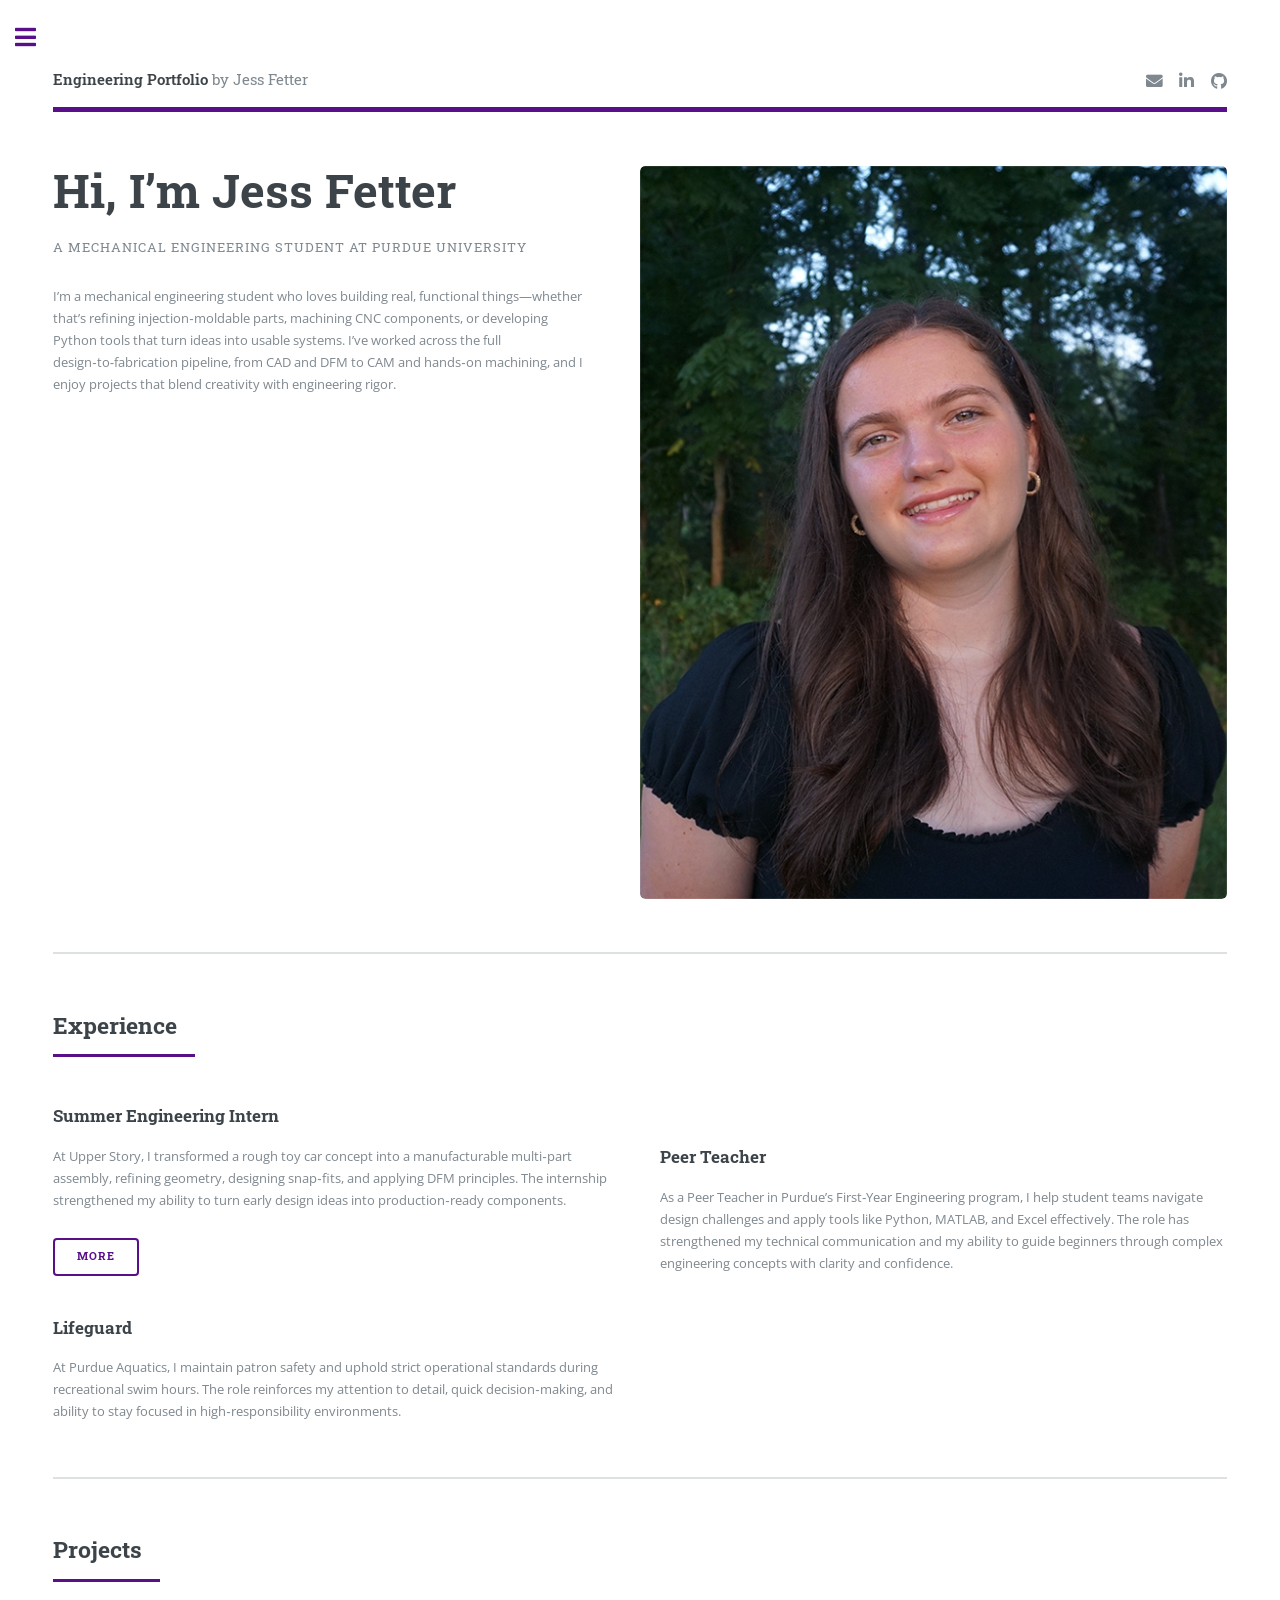
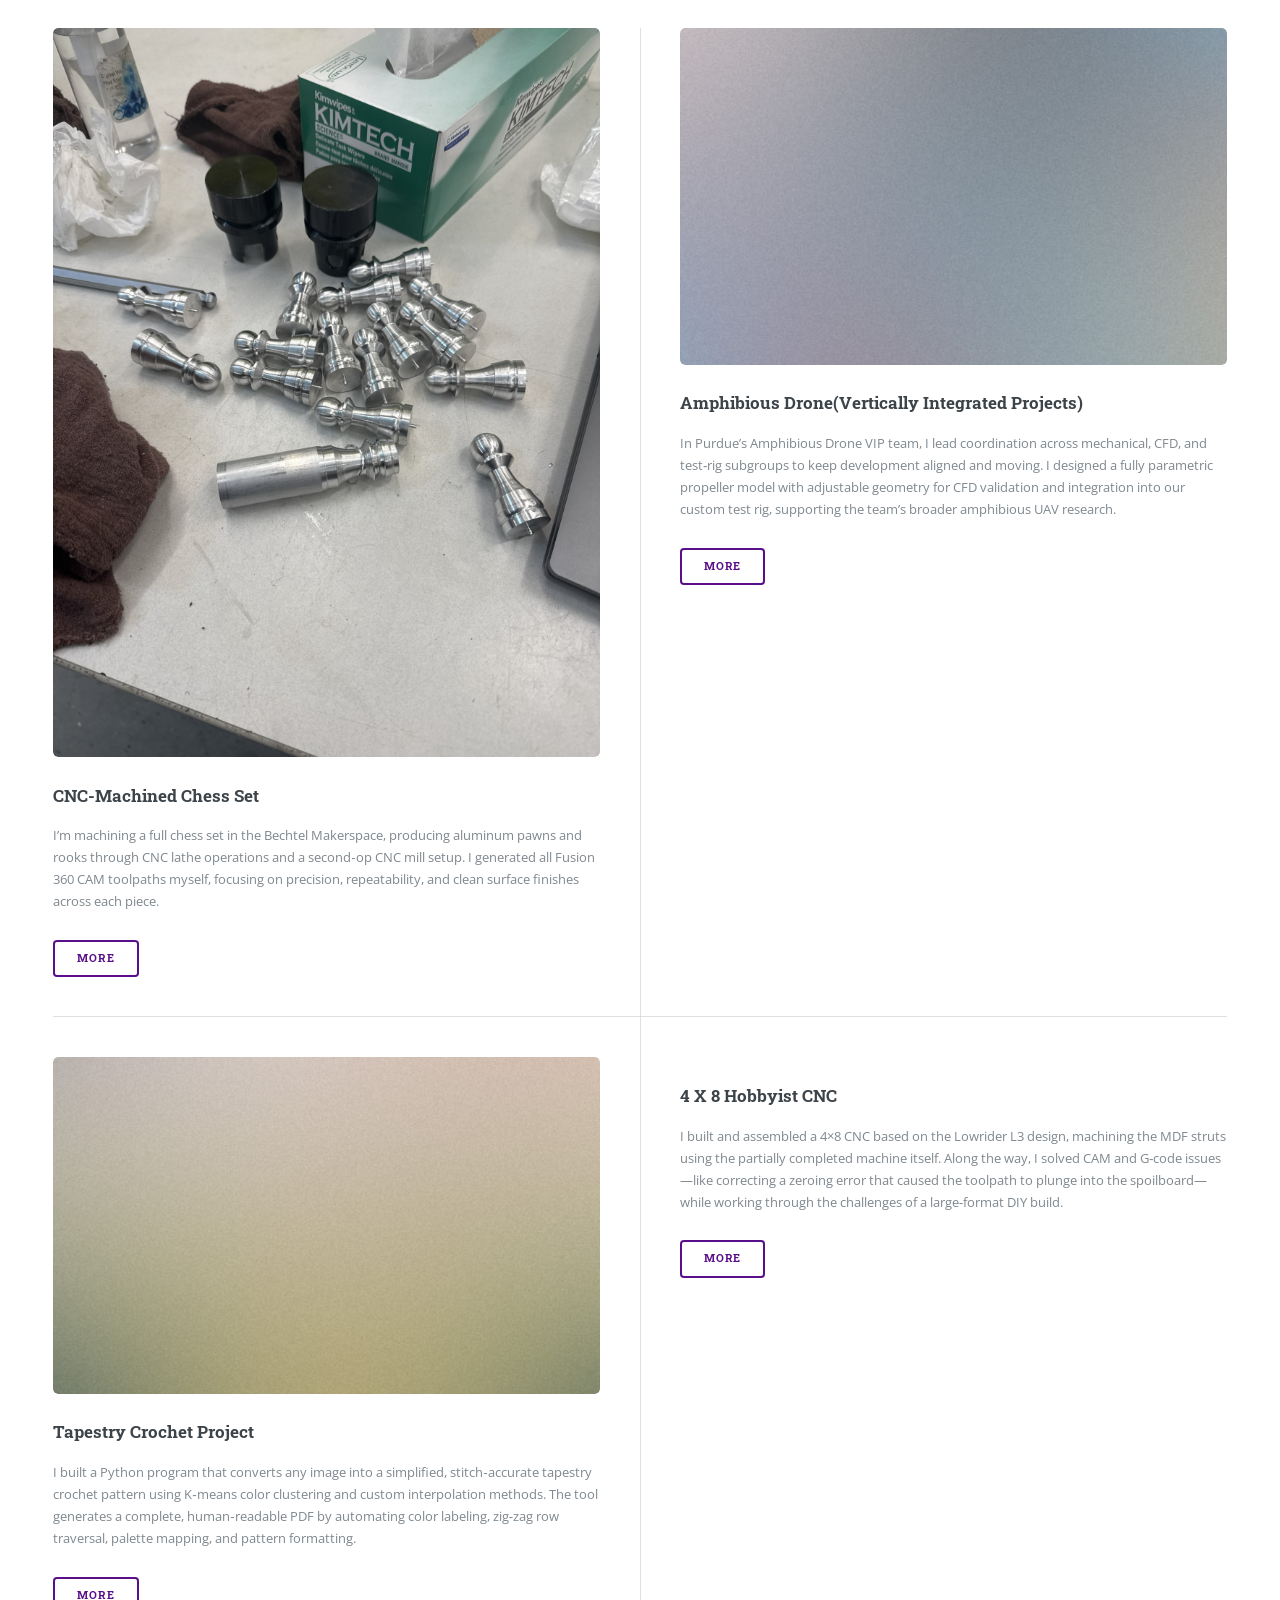
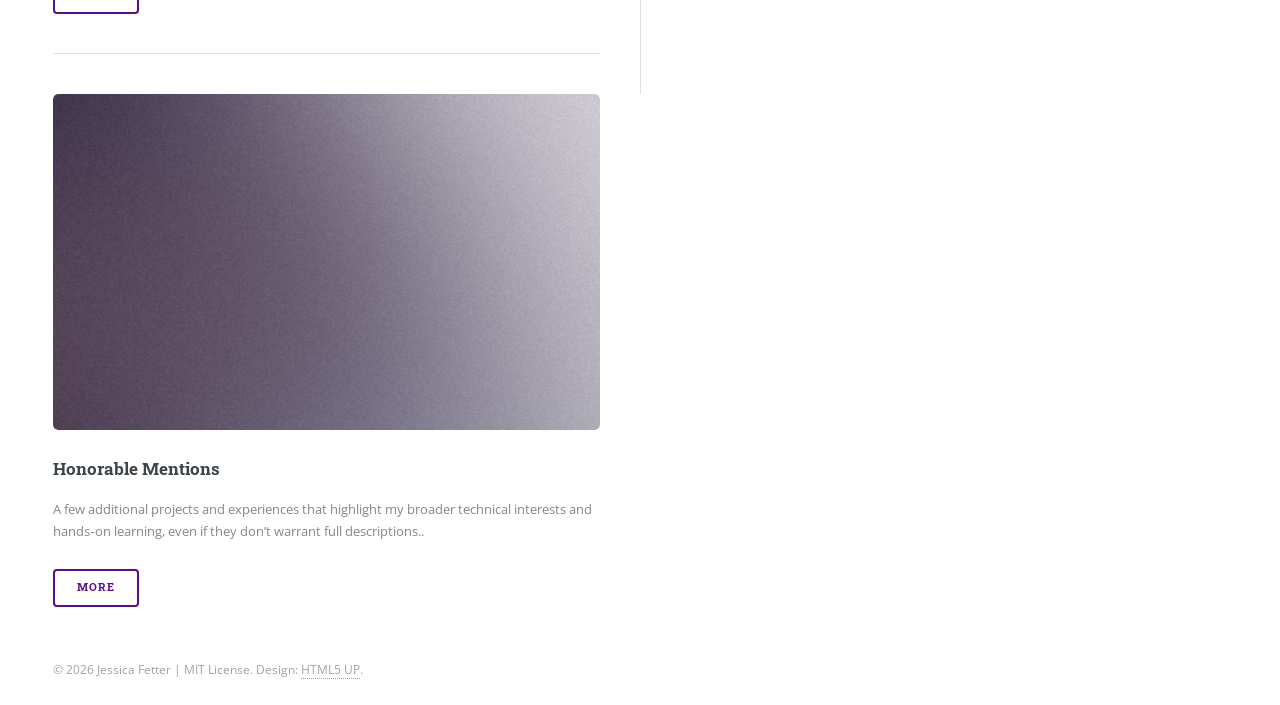
==== index.html @ d0065fcc "added more images to engineering projects-still have to add more content" ====
<!DOCTYPE HTML>
<!--
	Editorial by HTML5 UP
	html5up.net | @ajlkn
	Free for personal and commercial use under the CCA 3.0 license (html5up.net/license)
-->
<html>
	<head>
		<title>Jess Fetter's Engineering Portfolio</title>
		<meta charset="utf-8" />
		<meta name="viewport" content="width=device-width, initial-scale=1, user-scalable=no" />
		<link rel="stylesheet" href="assets/css/main.css" />
	</head>
	<body class="is-preload">

		<!-- Wrapper -->
			<div id="wrapper">

				<!-- Main -->
					<div id="main">
						<div class="inner">

							<!-- Header -->
								<header id="header">
									<a href="index.html" class="logo"><strong>Engineering Portfolio</strong> by Jess Fetter</a>
									<ul class="icons">
										<li><a href="mailto:fetterj@purdue.edu" class="icon solid fa-envelope" target="_blank" rel="noopener noreferrer"><span class="label">Email</span></a></li>
										<li><a href="https://www.linkedin.com/in/jessfetter" class="icon brands fa-linkedin-in" target="_blank" rel="noopener noreferrer"><span class="label">linkedin</span></a></li>
										<li><a href="https://github.com/JessFetter" class="icon brands fab fa-github" target="_blank" rel="noopener noreferrer"><span class="label">github</span></a></li>
									</ul>
								</header>

							<!-- Banner -->
								<section id="banner">
									<div class="content">
										<header>
											<h1>Hi, I’m Jess Fetter</h1>
											<p>A Mechanical Engineering Student at Purdue University</p>
										</header>
										<p>I’m a mechanical engineering student who loves building real, functional things—whether that’s refining injection‑moldable parts, machining CNC components, or developing Python tools that turn ideas into usable systems. I’ve worked across the full design‑to‑fabrication pipeline, from CAD and DFM to CAM and hands‑on machining, and I enjoy projects that blend creativity with engineering rigor.</p>

									</div>
									<span class="image object">
										<img src="images/Jess_Fetter_Headshot.PNG" alt="" />
									</span>
								</section>

							<!-- Section -->
								<section>
									<header class="major">
										<h2>Experience</h2>
									</header>
									<div class="features">
										<article>
											<!--<span class="icon fa-gem"></span> -->
											<div class="content">
												<h3>Summer Engineering Intern</h3>
													<p>At Upper Story, I transformed a rough toy car concept into a manufacturable multi‑part assembly, refining geometry, designing snap‑fits, and applying DFM principles. The internship strengthened my ability to turn early design ideas into production‑ready components.</p>
													<ul class="actions">
														<li><a href="upper_story.html" class="button">More</a></li>
													</ul>
												</div>
										</article>
										<article>
											<!--<span class="icon fa-gem"></span> -->
											<div class="content">
												<h3>Peer Teacher</h3>
												<p>As a Peer Teacher in Purdue’s First‑Year Engineering program, I help student teams navigate design challenges and apply tools like Python, MATLAB, and Excel effectively. The role has strengthened my technical communication and my ability to guide beginners through complex engineering concepts with clarity and confidence.</p>
											</div>
										</article>
										<article>
											<!--<span class="icon fa-gem"></span> -->
											<div class="content">
												<h3>Lifeguard</h3>
												<p>At Purdue Aquatics, I maintain patron safety and uphold strict operational standards during recreational swim hours. The role reinforces my attention to detail, quick decision‑making, and ability to stay focused in high‑responsibility environments.</p>
											</div>
										</article>
									</div>
								</section>

							<!-- Section -->
								<section>
									<header class="major">
										<h2>Projects</h2>
									</header>
									<div class="posts">
										<article>
											<a href="#" class="image"><img src="images/Project-images/Pawn.png" alt="" /></a>
											<h3>CNC-Machined Chess Set</h3>
											<p>I’m machining a full chess set in the Bechtel Makerspace, producing aluminum pawns and rooks through CNC lathe operations and a second‑op CNC mill setup. I generated all Fusion 360 CAM toolpaths myself, focusing on precision, repeatability, and clean surface finishes across each piece.</p>
											<ul class="actions">
														<li><a href="Engineering_Projects.html#chess-set" class="button">More</a></li>
											</ul>
										</article>
										<article>
											<a href="#" class="image"><img src="images/pic02.jpg" alt="" /></a>
											<h3>Amphibious Drone(Vertically Integrated Projects)</h3>
											<p>In Purdue’s Amphibious Drone VIP team, I lead coordination across mechanical, CFD, and test‑rig subgroups to keep development aligned and moving. I designed a fully parametric propeller model with adjustable geometry for CFD validation and integration into our custom test rig, supporting the team’s broader amphibious UAV research.</p>
											<ul class="actions">
														<li><a href="Engineering_Projects.html#amphibious-drone" class="button">More</a></li>
											</ul>
										</article>
										<article>
											<a href="#" class="image"><img src="images/pic03.jpg" alt="" /></a>
											<h3>Tapestry Crochet Project</h3>
											<p>I built a Python program that converts any image into a simplified, stitch‑accurate tapestry crochet pattern using K‑means color clustering and custom interpolation methods. The tool generates a complete, human‑readable PDF by automating color labeling, zig‑zag row traversal, palette mapping, and pattern formatting.</p>
											<ul class="actions">
														<li><a href="Engineering_Projects.html#tapestry-crochet" class="button">More</a></li>
											</ul>
										</article>
										<article>
											<a href="#" class="image"><img src="images/Project-images/CNC-in-progress.png" alt="" /></a>
											<h3>4 X 8 Hobbyist CNC</h3>
											<p>I built and assembled a 4×8 CNC based on the Lowrider L3 design, machining the MDF struts using the partially completed machine itself. Along the way, I solved CAM and G‑code issues—like correcting a zeroing error that caused the toolpath to plunge into the spoilboard—while working through the challenges of a large-format DIY build.</p>
											<ul class="actions">
														<li><a href="Engineering_Projects.html#hobbyist-cnc" class="button">More</a></li>
											</ul>
										</article>
										<article>
											<a href="#" class="image"><img src="images/pic05.jpg" alt="" /></a>
											<h3>Honorable Mentions</h3>
											<p>A few additional projects and experiences that highlight my broader technical interests and hands‑on learning, even if they don’t warrant full descriptions..</p>
											<ul class="actions">
														<li><a href="fun_projects.html" class="button">More</a></li>
											</ul>
										</article>
									</div>
								</section>
							<!-- Footer -->
								<footer id="footer">
									<p class="copyright">&copy; 2026 Jessica Fetter | MIT License. Design: <a href="https://html5up.net" target="_blank" rel="noopener noreferrer">HTML5 UP</a>.</p>
								</footer>
						</div>
					</div>

				<!-- Sidebar -->
					<div id="sidebar">
						<div class="inner">

							<!-- Menu -->
								<nav id="menu">
									<header class="major">
										<h2>Menu</h2>
									</header>
									<ul>
											<li><a href="index.html">Home</a></li>
											<li>
												<span class="opener">Projects</span>
												<ul>
													
												
												<li><a href="upper_story.html">Upper Story</a></li>
												<li><a href="Engineering_Projects.html">Engineering Projects</a></li>
												<li><a href="fun_projects.html">Fun / Random Projects</a></li>
											
											
												</ul>
											</li>
											<li><a href="Fetter,Jessica - Resume Fall 2026.pdf" target="_blank" rel="noopener noreferrer">Resume</a></li>
									</ul>
								</nav>



							<!-- Section -->
								<section>
									<header class="major">
										<h2>Get in touch</h2>
									</header>
									<ul class="contact">
										<li class="icon solid fa-envelope"><a href="mailto:fetterj@purdue.edu">fetterj@purdue.edu</a></li>
										<li class="icon brands fa-linkedin-in"><a href = "https://www.linkedin.com/in/jessfetter">www.linkedin.com/in/jessfetter</a></li>
										<li class="icon brands fab fa-github"><a href="https://github.com/JessFetter">https://github.com/JessFetter</a></li>
										<li class="icon solid fa-phone">(585) 667-4882</li>
									</ul>
								</section>

							<!-- Footer -->
								<footer id="footer">
									<p class="copyright">&copy; 2026 Jessica Fetter | MIT License. Design: <a href="https://html5up.net" target="_blank" rel="noopener noreferrer">HTML5 UP</a>.</p>
								</footer>

						</div>
					</div>

			</div>

		<!-- Scripts -->
			<script src="assets/js/jquery.min.js"></script>
			<script src="assets/js/browser.min.js"></script>
			<script src="assets/js/breakpoints.min.js"></script>
			<script src="assets/js/util.js"></script>
			<script src="assets/js/main.js"></script>

	</body>
</html>
---- assets/css/main.css ----
@import url(fontawesome-all.min.css);
@import url("https://fonts.googleapis.com/css?family=Open+Sans:400,600,400italic,600italic|Roboto+Slab:400,700");
/*
	Editorial by HTML5 UP
	html5up.net | @ajlkn
	Free for personal and commercial use under the CCA 3.0 license (html5up.net/license)
*/
html, body, div, span, applet, object,
iframe, h1, h2, h3, h4, h5, h6, p, blockquote,
pre, a, abbr, acronym, address, big, cite,
code, del, dfn, em, img, ins, kbd, q, s, samp,
small, strike, strong, sub, sup, tt, var, b,
u, i, center, dl, dt, dd, ol, ul, li, fieldset,
form, label, legend, table, caption, tbody,
tfoot, thead, tr, th, td, article, aside,
canvas, details, embed, figure, figcaption,
footer, header, hgroup, menu, nav, output, ruby,
section, summary, time, mark, audio, video {
  margin: 0;
  padding: 0;
  border: 0;
  font-size: 100%;
  font: inherit;
  vertical-align: baseline; }

article, aside, details, figcaption, figure,
footer, header, hgroup, menu, nav, section {
  display: block; }

body {
  line-height: 1; }

ol, ul {
  list-style: none; }

blockquote, q {
  quotes: none; }
  blockquote:before, blockquote:after, q:before, q:after {
    content: '';
    content: none; }

table {
  border-collapse: collapse;
  border-spacing: 0; }

body {
  -webkit-text-size-adjust: none; }

mark {
  background-color: transparent;
  color: inherit; }

input::-moz-focus-inner {
  border: 0;
  padding: 0; }

input, select, textarea {
  -moz-appearance: none;
  -webkit-appearance: none;
  -ms-appearance: none;
  appearance: none; }

/* Basic */
@-ms-viewport {
  width: device-width; }

body {
  -ms-overflow-style: scrollbar; }

@media screen and (max-width: 480px) {
  html, body {
    min-width: 320px; } }

html {
  box-sizing: border-box; }

*, *:before, *:after {
  box-sizing: inherit; }

body {
  background: #ffffff; }
  body.is-preload *, body.is-preload *:before, body.is-preload *:after, body.is-resizing *, body.is-resizing *:before, body.is-resizing *:after {
    -moz-animation: none !important;
    -webkit-animation: none !important;
    -ms-animation: none !important;
    animation: none !important;
    -moz-transition: none !important;
    -webkit-transition: none !important;
    -ms-transition: none !important;
    transition: none !important; }

/* Type */
body, input, select, textarea {
  color: #7f888f;
  font-family: "Open Sans", sans-serif;
  font-size: 13pt;
  font-weight: 400;
  line-height: 1.65; }
  @media screen and (max-width: 1680px) {
    body, input, select, textarea {
      font-size: 11pt; } }
  @media screen and (max-width: 1280px) {
    body, input, select, textarea {
      font-size: 10pt; } }
  @media screen and (max-width: 360px) {
    body, input, select, textarea {
      font-size: 9pt; } }

a {
  -moz-transition: color 0.2s ease-in-out, border-bottom-color 0.2s ease-in-out;
  -webkit-transition: color 0.2s ease-in-out, border-bottom-color 0.2s ease-in-out;
  -ms-transition: color 0.2s ease-in-out, border-bottom-color 0.2s ease-in-out;
  transition: color 0.2s ease-in-out, border-bottom-color 0.2s ease-in-out;
  border-bottom: dotted 1px;
  color: #5a0f8a;
  text-decoration: none; }
  a:hover {
    border-bottom-color: #5a0f8a;
    color: #5a0f8a !important; }
    a:hover strong {
      color: inherit; }

strong, b {
  color: #3d4449;
  font-weight: 600; }

em, i {
  font-style: italic; }

p {
  margin: 0 0 2em 0; }

h1, h2, h3, h4, h5, h6 {
  color: #3d4449;
  font-family: "Roboto Slab", serif;
  font-weight: 700;
  line-height: 1.5;
  margin: 0 0 1em 0; }
  h1 a, h2 a, h3 a, h4 a, h5 a, h6 a {
    color: inherit;
    text-decoration: none;
    border-bottom: 0; }

h1 {
  font-size: 4em;
  margin: 0 0 0.5em 0;
  line-height: 1.3; }

h2 {
  font-size: 1.75em; }

h3 {
  font-size: 1.25em; }

h4 {
  font-size: 1.1em; }

h5 {
  font-size: 0.9em; }

h6 {
  font-size: 0.7em; }

@media screen and (max-width: 1680px) {
  h1 {
    font-size: 3.5em; } }

@media screen and (max-width: 980px) {
  h1 {
    font-size: 3.25em; } }

@media screen and (max-width: 736px) {
  h1 {
    font-size: 2em;
    line-height: 1.4; }
  h2 {
    font-size: 1.5em; } }

sub {
  font-size: 0.8em;
  position: relative;
  top: 0.5em; }

sup {
  font-size: 0.8em;
  position: relative;
  top: -0.5em; }

blockquote {
  border-left: solid 3px rgba(210, 215, 217, 0.75);
  font-style: italic;
  margin: 0 0 2em 0;
  padding: 0.5em 0 0.5em 2em; }

code {
  background: rgba(230, 235, 237, 0.25);
  border-radius: 0.375em;
  border: solid 1px rgba(210, 215, 217, 0.75);
  font-family: "Courier New", monospace;
  font-size: 0.9em;
  margin: 0 0.25em;
  padding: 0.25em 0.65em; }

pre {
  -webkit-overflow-scrolling: touch;
  font-family: "Courier New", monospace;
  font-size: 0.9em;
  margin: 0 0 2em 0; }
  pre code {
    display: block;
    line-height: 1.75;
    padding: 1em 1.5em;
    overflow-x: auto; }

hr {
  border: 0;
  border-bottom: solid 1px rgba(210, 215, 217, 0.75);
  margin: 2em 0; }
  hr.major {
    margin: 3em 0; }

.align-left {
  text-align: left; }

.align-center {
  text-align: center; }

.align-right {
  text-align: right; }

/* Row */
.row {
  display: flex;
  flex-wrap: wrap;
  box-sizing: border-box;
  align-items: stretch; }
  .row > * {
    box-sizing: border-box; }
  .row.gtr-uniform > * > :last-child {
    margin-bottom: 0; }
  .row.aln-left {
    justify-content: flex-start; }
  .row.aln-center {
    justify-content: center; }
  .row.aln-right {
    justify-content: flex-end; }
  .row.aln-top {
    align-items: flex-start; }
  .row.aln-middle {
    align-items: center; }
  .row.aln-bottom {
    align-items: flex-end; }
  .row > .imp {
    order: -1; }
  .row > .col-1 {
    width: 8.33333%; }
  .row > .off-1 {
    margin-left: 8.33333%; }
  .row > .col-2 {
    width: 16.66667%; }
  .row > .off-2 {
    margin-left: 16.66667%; }
  .row > .col-3 {
    width: 25%; }
  .row > .off-3 {
    margin-left: 25%; }
  .row > .col-4 {
    width: 33.33333%; }
  .row > .off-4 {
    margin-left: 33.33333%; }
  .row > .col-5 {
    width: 41.66667%; }
  .row > .off-5 {
    margin-left: 41.66667%; }
  .row > .col-6 {
    width: 50%; }
  .row > .off-6 {
    margin-left: 50%; }
  .row > .col-7 {
    width: 58.33333%; }
  .row > .off-7 {
    margin-left: 58.33333%; }
  .row > .col-8 {
    width: 66.66667%; }
  .row > .off-8 {
    margin-left: 66.66667%; }
  .row > .col-9 {
    width: 75%; }
  .row > .off-9 {
    margin-left: 75%; }
  .row > .col-10 {
    width: 83.33333%; }
  .row > .off-10 {
    margin-left: 83.33333%; }
  .row > .col-11 {
    width: 91.66667%; }
  .row > .off-11 {
    margin-left: 91.66667%; }
  .row > .col-12 {
    width: 100%; }
  .row > .off-12 {
    margin-left: 100%; }
  .row.gtr-0 {
    margin-top: 0;
    margin-left: 0em; }
    .row.gtr-0 > * {
      padding: 0 0 0 0em; }
    .row.gtr-0.gtr-uniform {
      margin-top: 0em; }
      .row.gtr-0.gtr-uniform > * {
        padding-top: 0em; }
  .row.gtr-25 {
    margin-top: 0;
    margin-left: -0.375em; }
    .row.gtr-25 > * {
      padding: 0 0 0 0.375em; }
    .row.gtr-25.gtr-uniform {
      margin-top: -0.375em; }
      .row.gtr-25.gtr-uniform > * {
        padding-top: 0.375em; }
  .row.gtr-50 {
    margin-top: 0;
    margin-left: -0.75em; }
    .row.gtr-50 > * {
      padding: 0 0 0 0.75em; }
    .row.gtr-50.gtr-uniform {
      margin-top: -0.75em; }
      .row.gtr-50.gtr-uniform > * {
        padding-top: 0.75em; }
  .row {
    margin-top: 0;
    margin-left: -1.5em; }
    .row > * {
      padding: 0 0 0 1.5em; }
    .row.gtr-uniform {
      margin-top: -1.5em; }
      .row.gtr-uniform > * {
        padding-top: 1.5em; }
  .row.gtr-150 {
    margin-top: 0;
    margin-left: -2.25em; }
    .row.gtr-150 > * {
      padding: 0 0 0 2.25em; }
    .row.gtr-150.gtr-uniform {
      margin-top: -2.25em; }
      .row.gtr-150.gtr-uniform > * {
        padding-top: 2.25em; }
  .row.gtr-200 {
    margin-top: 0;
    margin-left: -3em; }
    .row.gtr-200 > * {
      padding: 0 0 0 3em; }
    .row.gtr-200.gtr-uniform {
      margin-top: -3em; }
      .row.gtr-200.gtr-uniform > * {
        padding-top: 3em; }
  @media screen and (max-width: 1680px) {
    .row {
      display: flex;
      flex-wrap: wrap;
      box-sizing: border-box;
      align-items: stretch; }
      .row > * {
        box-sizing: border-box; }
      .row.gtr-uniform > * > :last-child {
        margin-bottom: 0; }
      .row.aln-left {
        justify-content: flex-start; }
      .row.aln-center {
        justify-content: center; }
      .row.aln-right {
        justify-content: flex-end; }
      .row.aln-top {
        align-items: flex-start; }
      .row.aln-middle {
        align-items: center; }
      .row.aln-bottom {
        align-items: flex-end; }
      .row > .imp-xlarge {
        order: -1; }
      .row > .col-1-xlarge {
        width: 8.33333%; }
      .row > .off-1-xlarge {
        margin-left: 8.33333%; }
      .row > .col-2-xlarge {
        width: 16.66667%; }
      .row > .off-2-xlarge {
        margin-left: 16.66667%; }
      .row > .col-3-xlarge {
        width: 25%; }
      .row > .off-3-xlarge {
        margin-left: 25%; }
      .row > .col-4-xlarge {
        width: 33.33333%; }
      .row > .off-4-xlarge {
        margin-left: 33.33333%; }
      .row > .col-5-xlarge {
        width: 41.66667%; }
      .row > .off-5-xlarge {
        margin-left: 41.66667%; }
      .row > .col-6-xlarge {
        width: 50%; }
      .row > .off-6-xlarge {
        margin-left: 50%; }
      .row > .col-7-xlarge {
        width: 58.33333%; }
      .row > .off-7-xlarge {
        margin-left: 58.33333%; }
      .row > .col-8-xlarge {
        width: 66.66667%; }
      .row > .off-8-xlarge {
        margin-left: 66.66667%; }
      .row > .col-9-xlarge {
        width: 75%; }
      .row > .off-9-xlarge {
        margin-left: 75%; }
      .row > .col-10-xlarge {
        width: 83.33333%; }
      .row > .off-10-xlarge {
        margin-left: 83.33333%; }
      .row > .col-11-xlarge {
        width: 91.66667%; }
      .row > .off-11-xlarge {
        margin-left: 91.66667%; }
      .row > .col-12-xlarge {
        width: 100%; }
      .row > .off-12-xlarge {
        margin-left: 100%; }
      .row.gtr-0 {
        margin-top: 0;
        margin-left: 0em; }
        .row.gtr-0 > * {
          padding: 0 0 0 0em; }
        .row.gtr-0.gtr-uniform {
          margin-top: 0em; }
          .row.gtr-0.gtr-uniform > * {
            padding-top: 0em; }
      .row.gtr-25 {
        margin-top: 0;
        margin-left: -0.375em; }
        .row.gtr-25 > * {
          padding: 0 0 0 0.375em; }
        .row.gtr-25.gtr-uniform {
          margin-top: -0.375em; }
          .row.gtr-25.gtr-uniform > * {
            padding-top: 0.375em; }
      .row.gtr-50 {
        margin-top: 0;
        margin-left: -0.75em; }
        .row.gtr-50 > * {
          padding: 0 0 0 0.75em; }
        .row.gtr-50.gtr-uniform {
          margin-top: -0.75em; }
          .row.gtr-50.gtr-uniform > * {
            padding-top: 0.75em; }
      .row {
        margin-top: 0;
        margin-left: -1.5em; }
        .row > * {
          padding: 0 0 0 1.5em; }
        .row.gtr-uniform {
          margin-top: -1.5em; }
          .row.gtr-uniform > * {
            padding-top: 1.5em; }
      .row.gtr-150 {
        margin-top: 0;
        margin-left: -2.25em; }
        .row.gtr-150 > * {
          padding: 0 0 0 2.25em; }
        .row.gtr-150.gtr-uniform {
          margin-top: -2.25em; }
          .row.gtr-150.gtr-uniform > * {
            padding-top: 2.25em; }
      .row.gtr-200 {
        margin-top: 0;
        margin-left: -3em; }
        .row.gtr-200 > * {
          padding: 0 0 0 3em; }
        .row.gtr-200.gtr-uniform {
          margin-top: -3em; }
          .row.gtr-200.gtr-uniform > * {
            padding-top: 3em; } }
  @media screen and (max-width: 1280px) {
    .row {
      display: flex;
      flex-wrap: wrap;
      box-sizing: border-box;
      align-items: stretch; }
      .row > * {
        box-sizing: border-box; }
      .row.gtr-uniform > * > :last-child {
        margin-bottom: 0; }
      .row.aln-left {
        justify-content: flex-start; }
      .row.aln-center {
        justify-content: center; }
      .row.aln-right {
        justify-content: flex-end; }
      .row.aln-top {
        align-items: flex-start; }
      .row.aln-middle {
        align-items: center; }
      .row.aln-bottom {
        align-items: flex-end; }
      .row > .imp-large {
        order: -1; }
      .row > .col-1-large {
        width: 8.33333%; }
      .row > .off-1-large {
        margin-left: 8.33333%; }
      .row > .col-2-large {
        width: 16.66667%; }
      .row > .off-2-large {
        margin-left: 16.66667%; }
      .row > .col-3-large {
        width: 25%; }
      .row > .off-3-large {
        margin-left: 25%; }
      .row > .col-4-large {
        width: 33.33333%; }
      .row > .off-4-large {
        margin-left: 33.33333%; }
      .row > .col-5-large {
        width: 41.66667%; }
      .row > .off-5-large {
        margin-left: 41.66667%; }
      .row > .col-6-large {
        width: 50%; }
      .row > .off-6-large {
        margin-left: 50%; }
      .row > .col-7-large {
        width: 58.33333%; }
      .row > .off-7-large {
        margin-left: 58.33333%; }
      .row > .col-8-large {
        width: 66.66667%; }
      .row > .off-8-large {
        margin-left: 66.66667%; }
      .row > .col-9-large {
        width: 75%; }
      .row > .off-9-large {
        margin-left: 75%; }
      .row > .col-10-large {
        width: 83.33333%; }
      .row > .off-10-large {
        margin-left: 83.33333%; }
      .row > .col-11-large {
        width: 91.66667%; }
      .row > .off-11-large {
        margin-left: 91.66667%; }
      .row > .col-12-large {
        width: 100%; }
      .row > .off-12-large {
        margin-left: 100%; }
      .row.gtr-0 {
        margin-top: 0;
        margin-left: 0em; }
        .row.gtr-0 > * {
          padding: 0 0 0 0em; }
        .row.gtr-0.gtr-uniform {
          margin-top: 0em; }
          .row.gtr-0.gtr-uniform > * {
            padding-top: 0em; }
      .row.gtr-25 {
        margin-top: 0;
        margin-left: -0.375em; }
        .row.gtr-25 > * {
          padding: 0 0 0 0.375em; }
        .row.gtr-25.gtr-uniform {
          margin-top: -0.375em; }
          .row.gtr-25.gtr-uniform > * {
            padding-top: 0.375em; }
      .row.gtr-50 {
        margin-top: 0;
        margin-left: -0.75em; }
        .row.gtr-50 > * {
          padding: 0 0 0 0.75em; }
        .row.gtr-50.gtr-uniform {
          margin-top: -0.75em; }
          .row.gtr-50.gtr-uniform > * {
            padding-top: 0.75em; }
      .row {
        margin-top: 0;
        margin-left: -1.5em; }
        .row > * {
          padding: 0 0 0 1.5em; }
        .row.gtr-uniform {
          margin-top: -1.5em; }
          .row.gtr-uniform > * {
            padding-top: 1.5em; }
      .row.gtr-150 {
        margin-top: 0;
        margin-left: -2.25em; }
        .row.gtr-150 > * {
          padding: 0 0 0 2.25em; }
        .row.gtr-150.gtr-uniform {
          margin-top: -2.25em; }
          .row.gtr-150.gtr-uniform > * {
            padding-top: 2.25em; }
      .row.gtr-200 {
        margin-top: 0;
        margin-left: -3em; }
        .row.gtr-200 > * {
          padding: 0 0 0 3em; }
        .row.gtr-200.gtr-uniform {
          margin-top: -3em; }
          .row.gtr-200.gtr-uniform > * {
            padding-top: 3em; } }
  @media screen and (max-width: 980px) {
    .row {
      display: flex;
      flex-wrap: wrap;
      box-sizing: border-box;
      align-items: stretch; }
      .row > * {
        box-sizing: border-box; }
      .row.gtr-uniform > * > :last-child {
        margin-bottom: 0; }
      .row.aln-left {
        justify-content: flex-start; }
      .row.aln-center {
        justify-content: center; }
      .row.aln-right {
        justify-content: flex-end; }
      .row.aln-top {
        align-items: flex-start; }
      .row.aln-middle {
        align-items: center; }
      .row.aln-bottom {
        align-items: flex-end; }
      .row > .imp-medium {
        order: -1; }
      .row > .col-1-medium {
        width: 8.33333%; }
      .row > .off-1-medium {
        margin-left: 8.33333%; }
      .row > .col-2-medium {
        width: 16.66667%; }
      .row > .off-2-medium {
        margin-left: 16.66667%; }
      .row > .col-3-medium {
        width: 25%; }
      .row > .off-3-medium {
        margin-left: 25%; }
      .row > .col-4-medium {
        width: 33.33333%; }
      .row > .off-4-medium {
        margin-left: 33.33333%; }
      .row > .col-5-medium {
        width: 41.66667%; }
      .row > .off-5-medium {
        margin-left: 41.66667%; }
      .row > .col-6-medium {
        width: 50%; }
      .row > .off-6-medium {
        margin-left: 50%; }
      .row > .col-7-medium {
        width: 58.33333%; }
      .row > .off-7-medium {
        margin-left: 58.33333%; }
      .row > .col-8-medium {
        width: 66.66667%; }
      .row > .off-8-medium {
        margin-left: 66.66667%; }
      .row > .col-9-medium {
        width: 75%; }
      .row > .off-9-medium {
        margin-left: 75%; }
      .row > .col-10-medium {
        width: 83.33333%; }
      .row > .off-10-medium {
        margin-left: 83.33333%; }
      .row > .col-11-medium {
        width: 91.66667%; }
      .row > .off-11-medium {
        margin-left: 91.66667%; }
      .row > .col-12-medium {
        width: 100%; }
      .row > .off-12-medium {
        margin-left: 100%; }
      .row.gtr-0 {
        margin-top: 0;
        margin-left: 0em; }
        .row.gtr-0 > * {
          padding: 0 0 0 0em; }
        .row.gtr-0.gtr-uniform {
          margin-top: 0em; }
          .row.gtr-0.gtr-uniform > * {
            padding-top: 0em; }
      .row.gtr-25 {
        margin-top: 0;
        margin-left: -0.375em; }
        .row.gtr-25 > * {
          padding: 0 0 0 0.375em; }
        .row.gtr-25.gtr-uniform {
          margin-top: -0.375em; }
          .row.gtr-25.gtr-uniform > * {
            padding-top: 0.375em; }
      .row.gtr-50 {
        margin-top: 0;
        margin-left: -0.75em; }
        .row.gtr-50 > * {
          padding: 0 0 0 0.75em; }
        .row.gtr-50.gtr-uniform {
          margin-top: -0.75em; }
          .row.gtr-50.gtr-uniform > * {
            padding-top: 0.75em; }
      .row {
        margin-top: 0;
        margin-left: -1.5em; }
        .row > * {
          padding: 0 0 0 1.5em; }
        .row.gtr-uniform {
          margin-top: -1.5em; }
          .row.gtr-uniform > * {
            padding-top: 1.5em; }
      .row.gtr-150 {
        margin-top: 0;
        margin-left: -2.25em; }
        .row.gtr-150 > * {
          padding: 0 0 0 2.25em; }
        .row.gtr-150.gtr-uniform {
          margin-top: -2.25em; }
          .row.gtr-150.gtr-uniform > * {
            padding-top: 2.25em; }
      .row.gtr-200 {
        margin-top: 0;
        margin-left: -3em; }
        .row.gtr-200 > * {
          padding: 0 0 0 3em; }
        .row.gtr-200.gtr-uniform {
          margin-top: -3em; }
          .row.gtr-200.gtr-uniform > * {
            padding-top: 3em; } }
  @media screen and (max-width: 736px) {
    .row {
      display: flex;
      flex-wrap: wrap;
      box-sizing: border-box;
      align-items: stretch; }
      .row > * {
        box-sizing: border-box; }
      .row.gtr-uniform > * > :last-child {
        margin-bottom: 0; }
      .row.aln-left {
        justify-content: flex-start; }
      .row.aln-center {
        justify-content: center; }
      .row.aln-right {
        justify-content: flex-end; }
      .row.aln-top {
        align-items: flex-start; }
      .row.aln-middle {
        align-items: center; }
      .row.aln-bottom {
        align-items: flex-end; }
      .row > .imp-small {
        order: -1; }
      .row > .col-1-small {
        width: 8.33333%; }
      .row > .off-1-small {
        margin-left: 8.33333%; }
      .row > .col-2-small {
        width: 16.66667%; }
      .row > .off-2-small {
        margin-left: 16.66667%; }
      .row > .col-3-small {
        width: 25%; }
      .row > .off-3-small {
        margin-left: 25%; }
      .row > .col-4-small {
        width: 33.33333%; }
      .row > .off-4-small {
        margin-left: 33.33333%; }
      .row > .col-5-small {
        width: 41.66667%; }
      .row > .off-5-small {
        margin-left: 41.66667%; }
      .row > .col-6-small {
        width: 50%; }
      .row > .off-6-small {
        margin-left: 50%; }
      .row > .col-7-small {
        width: 58.33333%; }
      .row > .off-7-small {
        margin-left: 58.33333%; }
      .row > .col-8-small {
        width: 66.66667%; }
      .row > .off-8-small {
        margin-left: 66.66667%; }
      .row > .col-9-small {
        width: 75%; }
      .row > .off-9-small {
        margin-left: 75%; }
      .row > .col-10-small {
        width: 83.33333%; }
      .row > .off-10-small {
        margin-left: 83.33333%; }
      .row > .col-11-small {
        width: 91.66667%; }
      .row > .off-11-small {
        margin-left: 91.66667%; }
      .row > .col-12-small {
        width: 100%; }
      .row > .off-12-small {
        margin-left: 100%; }
      .row.gtr-0 {
        margin-top: 0;
        margin-left: 0em; }
        .row.gtr-0 > * {
          padding: 0 0 0 0em; }
        .row.gtr-0.gtr-uniform {
          margin-top: 0em; }
          .row.gtr-0.gtr-uniform > * {
            padding-top: 0em; }
      .row.gtr-25 {
        margin-top: 0;
        margin-left: -0.375em; }
        .row.gtr-25 > * {
          padding: 0 0 0 0.375em; }
        .row.gtr-25.gtr-uniform {
          margin-top: -0.375em; }
          .row.gtr-25.gtr-uniform > * {
            padding-top: 0.375em; }
      .row.gtr-50 {
        margin-top: 0;
        margin-left: -0.75em; }
        .row.gtr-50 > * {
          padding: 0 0 0 0.75em; }
        .row.gtr-50.gtr-uniform {
          margin-top: -0.75em; }
          .row.gtr-50.gtr-uniform > * {
            padding-top: 0.75em; }
      .row {
        margin-top: 0;
        margin-left: -1.5em; }
        .row > * {
          padding: 0 0 0 1.5em; }
        .row.gtr-uniform {
          margin-top: -1.5em; }
          .row.gtr-uniform > * {
            padding-top: 1.5em; }
      .row.gtr-150 {
        margin-top: 0;
        margin-left: -2.25em; }
        .row.gtr-150 > * {
          padding: 0 0 0 2.25em; }
        .row.gtr-150.gtr-uniform {
          margin-top: -2.25em; }
          .row.gtr-150.gtr-uniform > * {
            padding-top: 2.25em; }
      .row.gtr-200 {
        margin-top: 0;
        margin-left: -3em; }
        .row.gtr-200 > * {
          padding: 0 0 0 3em; }
        .row.gtr-200.gtr-uniform {
          margin-top: -3em; }
          .row.gtr-200.gtr-uniform > * {
            padding-top: 3em; } }
  @media screen and (max-width: 480px) {
    .row {
      display: flex;
      flex-wrap: wrap;
      box-sizing: border-box;
      align-items: stretch; }
      .row > * {
        box-sizing: border-box; }
      .row.gtr-uniform > * > :last-child {
        margin-bottom: 0; }
      .row.aln-left {
        justify-content: flex-start; }
      .row.aln-center {
        justify-content: center; }
      .row.aln-right {
        justify-content: flex-end; }
      .row.aln-top {
        align-items: flex-start; }
      .row.aln-middle {
        align-items: center; }
      .row.aln-bottom {
        align-items: flex-end; }
      .row > .imp-xsmall {
        order: -1; }
      .row > .col-1-xsmall {
        width: 8.33333%; }
      .row > .off-1-xsmall {
        margin-left: 8.33333%; }
      .row > .col-2-xsmall {
        width: 16.66667%; }
      .row > .off-2-xsmall {
        margin-left: 16.66667%; }
      .row > .col-3-xsmall {
        width: 25%; }
      .row > .off-3-xsmall {
        margin-left: 25%; }
      .row > .col-4-xsmall {
        width: 33.33333%; }
      .row > .off-4-xsmall {
        margin-left: 33.33333%; }
      .row > .col-5-xsmall {
        width: 41.66667%; }
      .row > .off-5-xsmall {
        margin-left: 41.66667%; }
      .row > .col-6-xsmall {
        width: 50%; }
      .row > .off-6-xsmall {
        margin-left: 50%; }
      .row > .col-7-xsmall {
        width: 58.33333%; }
      .row > .off-7-xsmall {
        margin-left: 58.33333%; }
      .row > .col-8-xsmall {
        width: 66.66667%; }
      .row > .off-8-xsmall {
        margin-left: 66.66667%; }
      .row > .col-9-xsmall {
        width: 75%; }
      .row > .off-9-xsmall {
        margin-left: 75%; }
      .row > .col-10-xsmall {
        width: 83.33333%; }
      .row > .off-10-xsmall {
        margin-left: 83.33333%; }
      .row > .col-11-xsmall {
        width: 91.66667%; }
      .row > .off-11-xsmall {
        margin-left: 91.66667%; }
      .row > .col-12-xsmall {
        width: 100%; }
      .row > .off-12-xsmall {
        margin-left: 100%; }
      .row.gtr-0 {
        margin-top: 0;
        margin-left: 0em; }
        .row.gtr-0 > * {
          padding: 0 0 0 0em; }
        .row.gtr-0.gtr-uniform {
          margin-top: 0em; }
          .row.gtr-0.gtr-uniform > * {
            padding-top: 0em; }
      .row.gtr-25 {
        margin-top: 0;
        margin-left: -0.375em; }
        .row.gtr-25 > * {
          padding: 0 0 0 0.375em; }
        .row.gtr-25.gtr-uniform {
          margin-top: -0.375em; }
          .row.gtr-25.gtr-uniform > * {
            padding-top: 0.375em; }
      .row.gtr-50 {
        margin-top: 0;
        margin-left: -0.75em; }
        .row.gtr-50 > * {
          padding: 0 0 0 0.75em; }
        .row.gtr-50.gtr-uniform {
          margin-top: -0.75em; }
          .row.gtr-50.gtr-uniform > * {
            padding-top: 0.75em; }
      .row {
        margin-top: 0;
        margin-left: -1.5em; }
        .row > * {
          padding: 0 0 0 1.5em; }
        .row.gtr-uniform {
          margin-top: -1.5em; }
          .row.gtr-uniform > * {
            padding-top: 1.5em; }
      .row.gtr-150 {
        margin-top: 0;
        margin-left: -2.25em; }
        .row.gtr-150 > * {
          padding: 0 0 0 2.25em; }
        .row.gtr-150.gtr-uniform {
          margin-top: -2.25em; }
          .row.gtr-150.gtr-uniform > * {
            padding-top: 2.25em; }
      .row.gtr-200 {
        margin-top: 0;
        margin-left: -3em; }
        .row.gtr-200 > * {
          padding: 0 0 0 3em; }
        .row.gtr-200.gtr-uniform {
          margin-top: -3em; }
          .row.gtr-200.gtr-uniform > * {
            padding-top: 3em; } }

/* Section/Article */
section.special, article.special {
  text-align: center; }

header p {
  font-family: "Roboto Slab", serif;
  font-size: 1em;
  font-weight: 400;
  letter-spacing: 0.075em;
  margin-top: -0.5em;
  text-transform: uppercase; }

header.major > :last-child {
  border-bottom: solid 3px #5a0f8a;
  display: inline-block;
  margin: 0 0 2em 0;
  padding: 0 0.75em 0.5em 0; }

header.main > :last-child {
  margin: 0 0 1em 0; }

/* Form */
form {
  margin: 0 0 2em 0; }

label {
  color: #3d4449;
  display: block;
  font-size: 0.9em;
  font-weight: 600;
  margin: 0 0 1em 0; }

input[type="text"],
input[type="password"],
input[type="email"],
input[type="tel"],
input[type="search"],
input[type="url"],
select,
textarea {
  -moz-appearance: none;
  -webkit-appearance: none;
  -ms-appearance: none;
  appearance: none;
  background: #ffffff;
  border-radius: 0.375em;
  border: none;
  border: solid 1px rgba(210, 215, 217, 0.75);
  color: inherit;
  display: block;
  outline: 0;
  padding: 0 1em;
  text-decoration: none;
  width: 100%; }
  input[type="text"]:invalid,
  input[type="password"]:invalid,
  input[type="email"]:invalid,
  input[type="tel"]:invalid,
  input[type="search"]:invalid,
  input[type="url"]:invalid,
  select:invalid,
  textarea:invalid {
    box-shadow: none; }
  input[type="text"]:focus,
  input[type="password"]:focus,
  input[type="email"]:focus,
  input[type="tel"]:focus,
  input[type="search"]:focus,
  input[type="url"]:focus,
  select:focus,
  textarea:focus {
    border-color: #5a0f8a;
    box-shadow: 0 0 0 1px #5a0f8a; }

select {
  background-image: url("data:image/svg+xml;charset=utf8,%3Csvg xmlns='http://www.w3.org/2000/svg' width='40' height='40' preserveAspectRatio='none' viewBox='0 0 40 40'%3E%3Cpath d='M9.4,12.3l10.4,10.4l10.4-10.4c0.2-0.2,0.5-0.4,0.9-0.4c0.3,0,0.6,0.1,0.9,0.4l3.3,3.3c0.2,0.2,0.4,0.5,0.4,0.9 c0,0.4-0.1,0.6-0.4,0.9L20.7,31.9c-0.2,0.2-0.5,0.4-0.9,0.4c-0.3,0-0.6-0.1-0.9-0.4L4.3,17.3c-0.2-0.2-0.4-0.5-0.4-0.9 c0-0.4,0.1-0.6,0.4-0.9l3.3-3.3c0.2-0.2,0.5-0.4,0.9-0.4S9.1,12.1,9.4,12.3z' fill='rgba(210, 215, 217, 0.75)' /%3E%3C/svg%3E");
  background-size: 1.25em;
  background-repeat: no-repeat;
  background-position: calc(100% - 1em) center;
  height: 2.75em;
  padding-right: 2.75em;
  text-overflow: ellipsis; }
  select option {
    color: #3d4449;
    background: #ffffff; }
  select:focus::-ms-value {
    background-color: transparent; }
  select::-ms-expand {
    display: none; }

input[type="text"],
input[type="password"],
input[type="email"],
input[type="tel"],
input[type="search"],
input[type="url"],
select {
  height: 2.75em; }

textarea {
  padding: 0.75em 1em; }

input[type="checkbox"],
input[type="radio"] {
  -moz-appearance: none;
  -webkit-appearance: none;
  -ms-appearance: none;
  appearance: none;
  display: block;
  float: left;
  margin-right: -2em;
  opacity: 0;
  width: 1em;
  z-index: -1; }
  input[type="checkbox"] + label,
  input[type="radio"] + label {
    text-decoration: none;
    color: #7f888f;
    cursor: pointer;
    display: inline-block;
    font-size: 1em;
    font-weight: 400;
    padding-left: 2.4em;
    padding-right: 0.75em;
    position: relative; }
    input[type="checkbox"] + label:before,
    input[type="radio"] + label:before {
      -moz-osx-font-smoothing: grayscale;
      -webkit-font-smoothing: antialiased;
      display: inline-block;
      font-style: normal;
      font-variant: normal;
      text-rendering: auto;
      line-height: 1;
      text-transform: none !important;
      font-family: 'Font Awesome 5 Free';
      font-weight: 900; }
    input[type="checkbox"] + label:before,
    input[type="radio"] + label:before {
      background: #ffffff;
      border-radius: 0.375em;
      border: solid 1px rgba(210, 215, 217, 0.75);
      content: '';
      display: inline-block;
      font-size: 0.8em;
      height: 2.0625em;
      left: 0;
      line-height: 2.0625em;
      position: absolute;
      text-align: center;
      top: 0;
      width: 2.0625em; }
  input[type="checkbox"]:checked + label:before,
  input[type="radio"]:checked + label:before {
    background: #3d4449;
    border-color: #3d4449;
    color: #ffffff;
    content: '\f00c'; }
  input[type="checkbox"]:focus + label:before,
  input[type="radio"]:focus + label:before {
    border-color: #5a0f8a;
    box-shadow: 0 0 0 1px #5a0f8a; }

input[type="checkbox"] + label:before {
  border-radius: 0.375em; }

input[type="radio"] + label:before {
  border-radius: 100%; }

::-webkit-input-placeholder {
  color: #9fa3a6 !important;
  opacity: 1.0; }

:-moz-placeholder {
  color: #9fa3a6 !important;
  opacity: 1.0; }

::-moz-placeholder {
  color: #9fa3a6 !important;
  opacity: 1.0; }

:-ms-input-placeholder {
  color: #9fa3a6 !important;
  opacity: 1.0; }

/* Box */
.box {
  border-radius: 0.375em;
  border: solid 1px rgba(210, 215, 217, 0.75);
  margin-bottom: 2em;
  padding: 1.5em; }
  .box > :last-child,
  .box > :last-child > :last-child,
  .box > :last-child > :last-child > :last-child {
    margin-bottom: 0; }
  .box.alt {
    border: 0;
    border-radius: 0;
    padding: 0; }

/* Icon */
.icon {
  text-decoration: none;
  border-bottom: none;
  position: relative; }
  .icon:before {
    -moz-osx-font-smoothing: grayscale;
    -webkit-font-smoothing: antialiased;
    display: inline-block;
    font-style: normal;
    font-variant: normal;
    text-rendering: auto;
    line-height: 1;
    text-transform: none !important;
    font-family: 'Font Awesome 5 Free';
    font-weight: 400; }
  .icon > .label {
    display: none; }
  .icon:before {
    line-height: inherit; }
  .icon.solid:before {
    font-weight: 900; }
  .icon.brands:before {
    font-family: 'Font Awesome 5 Brands'; }

/* Image */
.image {
  background-repeat: no-repeat;
  border-radius: 0.375em;
  border: 0;
  display: inline-block;
  position: relative; }
  .image img {
    border-radius: 0.375em;
    display: block; }
  .image.left, .image.right {
    max-width: 40%; }
    .image.left img, .image.right img {
      width: 100%; }
  .image.left {
    float: left;
    padding: 0 1.5em 1em 0;
    top: 0.25em; }
  .image.right {
    float: right;
    padding: 0 0 1em 1.5em;
    top: 0.25em; }
  .image.fit {
    display: block;
    margin: 0 0 2em 0;
    width: 100%; }
    .image.fit img {
      width: 100%;
      height: 60vh;
      object-fit: cover; }
  .image.main {
    display: block;
    margin: 0 0 3em 0;
    width: 100%; }
    .image.main img {
      width: 100%;
      height: 75vh;
      object-fit: cover; }

a.image {
  overflow: hidden; }
  a.image img {
    -moz-transition: -moz-transform 0.2s ease;
    -webkit-transition: -webkit-transform 0.2s ease;
    -ms-transition: -ms-transform 0.2s ease;
    transition: transform 0.2s ease; }
  a.image:hover img {
    -moz-transform: scale(1.075);
    -webkit-transform: scale(1.075);
    -ms-transform: scale(1.075);
    transform: scale(1.075); }

/* List */
ol {
  list-style: decimal;
  margin: 0 0 2em 0;
  padding-left: 1.25em; }
  ol li {
    padding-left: 0.25em; }

ul {
  list-style: disc;
  margin: 0 0 2em 0;
  padding-left: 1em; }
  ul li {
    padding-left: 0.5em; }
  ul.alt {
    list-style: none;
    padding-left: 0; }
    ul.alt li {
      border-top: solid 1px rgba(210, 215, 217, 0.75);
      padding: 0.5em 0; }
      ul.alt li:first-child {
        border-top: 0;
        padding-top: 0; }

dl {
  margin: 0 0 2em 0; }
  dl dt {
    display: block;
    font-weight: 600;
    margin: 0 0 1em 0; }
  dl dd {
    margin-left: 2em; }

/* Actions */
ul.actions {
  display: -moz-flex;
  display: -webkit-flex;
  display: -ms-flex;
  display: flex;
  cursor: default;
  list-style: none;
  margin-left: -1em;
  padding-left: 0; }
  ul.actions li {
    padding: 0 0 0 1em;
    vertical-align: middle; }
  ul.actions.special {
    -moz-justify-content: center;
    -webkit-justify-content: center;
    -ms-justify-content: center;
    justify-content: center;
    width: 100%;
    margin-left: 0; }
    ul.actions.special li:first-child {
      padding-left: 0; }
  ul.actions.stacked {
    -moz-flex-direction: column;
    -webkit-flex-direction: column;
    -ms-flex-direction: column;
    flex-direction: column;
    margin-left: 0; }
    ul.actions.stacked li {
      padding: 1.3em 0 0 0; }
      ul.actions.stacked li:first-child {
        padding-top: 0; }
  ul.actions.fit {
    width: calc(100% + 1em); }
    ul.actions.fit li {
      -moz-flex-grow: 1;
      -webkit-flex-grow: 1;
      -ms-flex-grow: 1;
      flex-grow: 1;
      -moz-flex-shrink: 1;
      -webkit-flex-shrink: 1;
      -ms-flex-shrink: 1;
      flex-shrink: 1;
      width: 100%; }
      ul.actions.fit li > * {
        width: 100%; }
    ul.actions.fit.stacked {
      width: 100%; }

/* Icons */
ul.icons {
  cursor: default;
  list-style: none;
  padding-left: 0; }
  ul.icons li {
    display: inline-block;
    padding: 0 1em 0 0; }
    ul.icons li:last-child {
      padding-right: 0; }
    ul.icons li .icon {
      color: inherit; }
      ul.icons li .icon:before {
        font-size: 1.25em; }

/* Contact */
ul.contact {
  list-style: none;
  padding: 0; }
  ul.contact li {
    text-decoration: none;
    border-top: solid 1px rgba(210, 215, 217, 0.75);
    margin: 1.5em 0 0 0;
    padding: 1.5em 0 0 3em;
    position: relative; }
    ul.contact li:before {
      -moz-osx-font-smoothing: grayscale;
      -webkit-font-smoothing: antialiased;
      display: inline-block;
      font-style: normal;
      font-variant: normal;
      text-rendering: auto;
      line-height: 1;
      text-transform: none !important;
      font-family: 'Font Awesome 5 Free';
      font-weight: 400; }
    ul.contact li:before {
      color: #5a0f8a;
      display: inline-block;
      font-size: 1.5em;
      height: 1.125em;
      left: 0;
      line-height: 1.125em;
      position: absolute;
      text-align: center;
      top: 1em;
      width: 1.5em; }
    ul.contact li:first-child {
      border-top: 0;
      margin-top: 0;
      padding-top: 0; }
      ul.contact li:first-child:before {
        top: 0; }
    ul.contact li a {
      color: inherit; }

/* Pagination */
ul.pagination {
  cursor: default;
  list-style: none;
  padding-left: 0; }
  ul.pagination li {
    display: inline-block;
    padding-left: 0;
    vertical-align: middle; }
    ul.pagination li > .page {
      -moz-transition: background-color 0.2s ease-in-out, color 0.2s ease-in-out;
      -webkit-transition: background-color 0.2s ease-in-out, color 0.2s ease-in-out;
      -ms-transition: background-color 0.2s ease-in-out, color 0.2s ease-in-out;
      transition: background-color 0.2s ease-in-out, color 0.2s ease-in-out;
      border-bottom: 0;
      border-radius: 0.375em;
      display: inline-block;
      font-size: 0.8em;
      font-weight: 600;
      height: 2em;
      line-height: 2em;
      margin: 0 0.125em;
      min-width: 2em;
      padding: 0 0.5em;
      text-align: center; }
      ul.pagination li > .page.active {
        background-color: #5a0f8a;
        color: #ffffff !important; }
        ul.pagination li > .page.active:hover {
          background-color: #5a0f8a; }
        ul.pagination li > .page.active:active {
          background-color: #5a0f8a; }
    ul.pagination li:first-child {
      padding-right: 0.75em; }
    ul.pagination li:last-child {
      padding-left: 0.75em; }
  @media screen and (max-width: 480px) {
    ul.pagination li:nth-child(n+2):nth-last-child(n+2) {
      display: none; }
    ul.pagination li:first-child {
      padding-right: 0; } }

/* Table */
.table-wrapper {
  -webkit-overflow-scrolling: touch;
  overflow-x: auto; }

table {
  margin: 0 0 2em 0;
  width: 100%; }
  table tbody tr {
    border: solid 1px rgba(210, 215, 217, 0.75);
    border-left: 0;
    border-right: 0; }
    table tbody tr:nth-child(2n + 1) {
      background-color: rgba(230, 235, 237, 0.25); }
  table td {
    padding: 0.75em 0.75em; }
  table th {
    color: #3d4449;
    font-size: 0.9em;
    font-weight: 600;
    padding: 0 0.75em 0.75em 0.75em;
    text-align: left; }
  table thead {
    border-bottom: solid 2px rgba(210, 215, 217, 0.75); }
  table tfoot {
    border-top: solid 2px rgba(210, 215, 217, 0.75); }
  table.alt {
    border-collapse: separate; }
    table.alt tbody tr td {
      border: solid 1px rgba(210, 215, 217, 0.75);
      border-left-width: 0;
      border-top-width: 0; }
      table.alt tbody tr td:first-child {
        border-left-width: 1px; }
    table.alt tbody tr:first-child td {
      border-top-width: 1px; }
    table.alt thead {
      border-bottom: 0; }
    table.alt tfoot {
      border-top: 0; }

/* Button */
input[type="submit"],
input[type="reset"],
input[type="button"],
button,
.button {
  -moz-appearance: none;
  -webkit-appearance: none;
  -ms-appearance: none;
  appearance: none;
  -moz-transition: background-color 0.2s ease-in-out, color 0.2s ease-in-out;
  -webkit-transition: background-color 0.2s ease-in-out, color 0.2s ease-in-out;
  -ms-transition: background-color 0.2s ease-in-out, color 0.2s ease-in-out;
  transition: background-color 0.2s ease-in-out, color 0.2s ease-in-out;
  background-color: transparent;
  border-radius: 0.375em;
  border: 0;
  box-shadow: inset 0 0 0 2px #5a0f8a;
  color: #5a0f8a !important;
  cursor: pointer;
  display: inline-block;
  font-family: "Roboto Slab", serif;
  font-size: 0.8em;
  font-weight: 700;
  height: 3.5em;
  letter-spacing: 0.075em;
  line-height: 3.5em;
  padding: 0 2.25em;
  text-align: center;
  text-decoration: none;
  text-transform: uppercase;
  white-space: nowrap; }
  input[type="submit"]:hover,
  input[type="reset"]:hover,
  input[type="button"]:hover,
  button:hover,
  .button:hover {
    background-color: rgba(245, 106, 106, 0.05); }
  input[type="submit"]:active,
  input[type="reset"]:active,
  input[type="button"]:active,
  button:active,
  .button:active {
    background-color: rgba(245, 106, 106, 0.15); }
  input[type="submit"].icon:before,
  input[type="reset"].icon:before,
  input[type="button"].icon:before,
  button.icon:before,
  .button.icon:before {
    margin-right: 0.5em; }
  input[type="submit"].fit,
  input[type="reset"].fit,
  input[type="button"].fit,
  button.fit,
  .button.fit {
    width: 100%; }
  input[type="submit"].small,
  input[type="reset"].small,
  input[type="button"].small,
  button.small,
  .button.small {
    font-size: 0.6em; }
  input[type="submit"].large,
  input[type="reset"].large,
  input[type="button"].large,
  button.large,
  .button.large {
    font-size: 1em;
    height: 3.65em;
    line-height: 3.65em; }
  input[type="submit"].primary,
  input[type="reset"].primary,
  input[type="button"].primary,
  button.primary,
  .button.primary {
    background-color: #5a0f8a;
    box-shadow: none;
    color: #ffffff !important; }
    input[type="submit"].primary:hover,
    input[type="reset"].primary:hover,
    input[type="button"].primary:hover,
    button.primary:hover,
    .button.primary:hover {
      background-color: #5a0f8a; }
    input[type="submit"].primary:active,
    input[type="reset"].primary:active,
    input[type="button"].primary:active,
    button.primary:active,
    .button.primary:active {
      background-color: #5a0f8a; }
  input[type="submit"].disabled, input[type="submit"]:disabled,
  input[type="reset"].disabled,
  input[type="reset"]:disabled,
  input[type="button"].disabled,
  input[type="button"]:disabled,
  button.disabled,
  button:disabled,
  .button.disabled,
  .button:disabled {
    pointer-events: none;
    opacity: 0.25; }

/* Mini Posts */
.mini-posts article {
  border-top: solid 1px rgba(210, 215, 217, 0.75);
  margin-top: 2em;
  padding-top: 2em; }
  .mini-posts article .image {
    display: block;
    width: 80%;
    max-width: 360px;
    margin: 0 auto 1.5em auto; }
    .mini-posts article .image img {
      display: block;
      width: 100%;
      height: auto; }
  .mini-posts article:first-child {
    border-top: 0;
    margin-top: 0;
    padding-top: 0; }

/* Features */
.features {
  display: -moz-flex;
  display: -webkit-flex;
  display: -ms-flex;
  display: flex;
  -moz-flex-wrap: wrap;
  -webkit-flex-wrap: wrap;
  -ms-flex-wrap: wrap;
  flex-wrap: wrap;
  margin: 0 0 2em -3em;
  width: calc(100% + 3em); }
  .features article {
    -moz-align-items: center;
    -webkit-align-items: center;
    -ms-align-items: center;
    align-items: center;
    display: -moz-flex;
    display: -webkit-flex;
    display: -ms-flex;
    display: flex;
    margin: 0 0 3em 3em;
    position: relative;
    width: calc(50% - 3em); }
    .features article:nth-child(2n - 1) {
      margin-right: 1.5em; }
    .features article:nth-child(2n) {
      margin-left: 1.5em; }
    .features article:nth-last-child(1), .features article:nth-last-child(2) {
      margin-bottom: 0; }
    .features article .icon {
      -moz-flex-grow: 0;
      -webkit-flex-grow: 0;
      -ms-flex-grow: 0;
      flex-grow: 0;
      -moz-flex-shrink: 0;
      -webkit-flex-shrink: 0;
      -ms-flex-shrink: 0;
      flex-shrink: 0;
      display: block;
      height: 10em;
      line-height: 10em;
      margin: 0 2em 0 0;
      text-align: center;
      width: 10em; }
      .features article .icon:before {
        color: #5a0f8a;
        font-size: 2.75rem;
        position: relative;
        top: 0.05em; }
      .features article .icon:after {
        -moz-transform: rotate(45deg);
        -webkit-transform: rotate(45deg);
        -ms-transform: rotate(45deg);
        transform: rotate(45deg);
        border-radius: 0.25rem;
        border: solid 2px rgba(210, 215, 217, 0.75);
        content: '';
        display: block;
        height: 7em;
        left: 50%;
        margin: -3.5em 0 0 -3.5em;
        position: absolute;
        top: 50%;
        width: 7em; }
    .features article .content {
      -moz-flex-grow: 1;
      -webkit-flex-grow: 1;
      -ms-flex-grow: 1;
      flex-grow: 1;
      -moz-flex-shrink: 1;
      -webkit-flex-shrink: 1;
      -ms-flex-shrink: 1;
      flex-shrink: 1;
      width: 100%; }
      .features article .content > :last-child {
        margin-bottom: 0; }
  @media screen and (max-width: 980px) {
    .features {
      margin: 0 0 2em 0;
      width: 100%; }
      .features article {
        margin: 0 0 3em 0;
        width: 100%; }
        .features article:nth-child(2n - 1) {
          margin-right: 0; }
        .features article:nth-child(2n) {
          margin-left: 0; }
        .features article:nth-last-child(1), .features article:nth-last-child(2) {
          margin-bottom: 3em; }
        .features article:last-child {
          margin-bottom: 0; }
        .features article .icon {
          height: 8em;
          line-height: 8em;
          width: 8em; }
          .features article .icon:before {
            font-size: 2.25rem; }
          .features article .icon:after {
            height: 6em;
            margin: -3em 0 0 -3em;
            width: 6em; } }
  @media screen and (max-width: 480px) {
    .features article {
      -moz-flex-direction: column;
      -webkit-flex-direction: column;
      -ms-flex-direction: column;
      flex-direction: column;
      -moz-align-items: -moz-flex-start;
      -webkit-align-items: -webkit-flex-start;
      -ms-align-items: -ms-flex-start;
      align-items: flex-start; }
      .features article .icon {
        height: 6em;
        line-height: 6em;
        margin: 0 0 1.5em 0;
        width: 6em; }
        .features article .icon:before {
          font-size: 1.5rem; }
        .features article .icon:after {
          height: 4em;
          margin: -2em 0 0 -2em;
          width: 4em; } }
  @media screen and (max-width: 480px) {
    .features article .icon:before {
      font-size: 1.25rem; } }

/* Posts */
.posts {
  display: -moz-flex;
  display: -webkit-flex;
  display: -ms-flex;
  display: flex;
  -moz-flex-wrap: wrap;
  -webkit-flex-wrap: wrap;
  -ms-flex-wrap: wrap;
  flex-wrap: wrap;
  margin: 0 0 2em -6em;
  width: calc(100% + 6em); }
  .posts article {
    -moz-flex-grow: 0;
    -webkit-flex-grow: 0;
    -ms-flex-grow: 0;
    flex-grow: 0;
    -moz-flex-shrink: 1;
    -webkit-flex-shrink: 1;
    -ms-flex-shrink: 1;
    flex-shrink: 1;
    margin: 0 0 6em 6em;
    position: relative;
    width: calc(33.33333% - 6em); }
    .posts article:before {
      background: rgba(210, 215, 217, 0.75);
      content: '';
      display: block;
      height: calc(100% + 6em);
      left: -3em;
      position: absolute;
      top: 0;
      width: 1px; }
    .posts article:after {
      background: rgba(210, 215, 217, 0.75);
      bottom: -3em;
      content: '';
      display: block;
      height: 1px;
      position: absolute;
      right: 0;
      width: calc(100% + 6em); }
    .posts article > :last-child {
      margin-bottom: 0; }
    .posts article .image {
      display: block;
      margin: 0 0 2em 0; }
      .posts article .image img {
        display: block;
        width: 100%; }
  @media screen and (min-width: 1681px) {
    .posts article:nth-child(3n + 1):before {
      display: none; }
    .posts article:nth-child(3n + 1):after {
      width: 100%; }
    .posts article:nth-last-child(1), .posts article:nth-last-child(2), .posts article:nth-last-child(3) {
      margin-bottom: 0; }
      .posts article:nth-last-child(1):before, .posts article:nth-last-child(2):before, .posts article:nth-last-child(3):before {
        height: 100%; }
      .posts article:nth-last-child(1):after, .posts article:nth-last-child(2):after, .posts article:nth-last-child(3):after {
        display: none; } }
  @media screen and (max-width: 1680px) {
    .posts article {
      width: calc(50% - 6em); }
      .posts article:nth-last-child(3) {
        margin-bottom: 6em; } }
  @media screen and (min-width: 481px) and (max-width: 1680px) {
    .posts article:nth-child(2n + 1):before {
      display: none; }
    .posts article:nth-child(2n + 1):after {
      width: 100%; }
    .posts article:nth-last-child(1), .posts article:nth-last-child(2) {
      margin-bottom: 0; }
      .posts article:nth-last-child(1):before, .posts article:nth-last-child(2):before {
        height: 100%; }
      .posts article:nth-last-child(1):after, .posts article:nth-last-child(2):after {
        display: none; } }
  @media screen and (max-width: 736px) {
    .posts {
      margin: 0 0 2em -4.5em;
      width: calc(100% + 4.5em); }
      .posts article {
        margin: 0 0 4.5em 4.5em;
        width: calc(50% - 4.5em); }
        .posts article:before {
          height: calc(100% + 4.5em);
          left: -2.25em; }
        .posts article:after {
          bottom: -2.25em;
          width: calc(100% + 4.5em); }
        .posts article:nth-last-child(3) {
          margin-bottom: 4.5em; } }
  @media screen and (max-width: 480px) {
    .posts {
      margin: 0 0 2em 0;
      width: 100%; }
      .posts article {
        margin: 0 0 4.5em 0;
        width: 100%; }
        .posts article:before {
          display: none; }
        .posts article:after {
          width: 100%; }
        .posts article:last-child {
          margin-bottom: 0; }
          .posts article:last-child:after {
            display: none; } }

/* Wrapper */
#wrapper {
  display: -moz-flex;
  display: -webkit-flex;
  display: -ms-flex;
  display: flex;
  -moz-flex-direction: row-reverse;
  -webkit-flex-direction: row-reverse;
  -ms-flex-direction: row-reverse;
  flex-direction: row-reverse;
  min-height: 100vh; }

/* Main */
#main {
  -moz-flex-grow: 1;
  -webkit-flex-grow: 1;
  -ms-flex-grow: 1;
  flex-grow: 1;
  -moz-flex-shrink: 1;
  -webkit-flex-shrink: 1;
  -ms-flex-shrink: 1;
  flex-shrink: 1;
  width: 100%; }
  #main > .inner {
    padding: 0 6em 0.1em 6em ;
    margin: 0 auto;
    max-width: 110em; }
    #main > .inner > section {
      padding: 6em 0 4em 0 ;
      border-top: solid 2px rgba(210, 215, 217, 0.75); }
      #main > .inner > section:first-of-type {
        border-top: 0 !important; }
  @media screen and (max-width: 1680px) {
    #main > .inner {
      padding: 0 5em 0.1em 5em ; }
      #main > .inner > section {
        padding: 5em 0 3em 0 ; } }
  @media screen and (max-width: 1280px) {
    #main > .inner {
      padding: 0 4em 0.1em 4em ; }
      #main > .inner > section {
        padding: 4em 0 2em 0 ; } }
  @media screen and (max-width: 736px) {
    #main > .inner {
      padding: 0 2em 0.1em 2em ; }
      #main > .inner > section {
        padding: 3em 0 1em 0 ; } }

/* Sidebar */
#search form {
  text-decoration: none;
  position: relative; }
  #search form:before {
    -moz-osx-font-smoothing: grayscale;
    -webkit-font-smoothing: antialiased;
    display: inline-block;
    font-style: normal;
    font-variant: normal;
    text-rendering: auto;
    line-height: 1;
    text-transform: none !important;
    font-family: 'Font Awesome 5 Free';
    font-weight: 900; }
  #search form:before {
    -moz-transform: scaleX(-1);
    -webkit-transform: scaleX(-1);
    -ms-transform: scaleX(-1);
    transform: scaleX(-1);
    color: #7f888f;
    content: '\f002';
    cursor: default;
    display: block;
    font-size: 1.5em;
    height: 2em;
    line-height: 2em;
    opacity: 0.325;
    position: absolute;
    right: 0;
    text-align: center;
    top: 0;
    width: 2em; }
  #search form input[type="text"] {
    padding-right: 2.75em; }

#sidebar {
  -moz-flex-grow: 0;
  -webkit-flex-grow: 0;
  -ms-flex-grow: 0;
  flex-grow: 0;
  -moz-flex-shrink: 0;
  -webkit-flex-shrink: 0;
  -ms-flex-shrink: 0;
  flex-shrink: 0;
  -moz-transition: margin-left 0.5s ease, box-shadow 0.5s ease;
  -webkit-transition: margin-left 0.5s ease, box-shadow 0.5s ease;
  -ms-transition: margin-left 0.5s ease, box-shadow 0.5s ease;
  transition: margin-left 0.5s ease, box-shadow 0.5s ease;
  background-color: #f5f6f7;
  font-size: 0.9em;
  position: relative;
  width: 26em; }
  #sidebar h2 {
    font-size: 1.38889em; }
  #sidebar > .inner {
    padding: 2.22222em 2.22222em 2.44444em 2.22222em ;
    position: relative;
    width: 26em; }
    #sidebar > .inner > * {
      border-bottom: solid 2px rgba(210, 215, 217, 0.75);
      margin: 0 0 3.5em 0;
      padding: 0 0 3.5em 0; }
      #sidebar > .inner > * > :last-child {
        margin-bottom: 0; }
      #sidebar > .inner > *:last-child {
        border-bottom: 0;
        margin-bottom: 0;
        padding-bottom: 0; }
    #sidebar > .inner > .alt {
      background-color: #eff1f2;
      border-bottom: 0;
      margin: -2.22222em 0 4.44444em -2.22222em;
      padding: 2.22222em;
      width: calc(100% + 4.44444em); }
  #sidebar .toggle {
    text-decoration: none;
    -moz-transition: left 0.5s ease;
    -webkit-transition: left 0.5s ease;
    -ms-transition: left 0.5s ease;
    transition: left 0.5s ease;
    -webkit-tap-highlight-color: rgba(255, 255, 255, 0);
    border: 0;
    display: block;
    height: 7.5em;
    left: 26em;
    line-height: 7.5em;
    outline: 0;
    overflow: hidden;
    position: absolute;
    text-align: center;
    text-indent: -15em;
    white-space: nowrap;
    top: 0;
    width: 6em;
    z-index: 10000; }
    #sidebar .toggle:before {
      -moz-osx-font-smoothing: grayscale;
      -webkit-font-smoothing: antialiased;
      display: inline-block;
      font-style: normal;
      font-variant: normal;
      text-rendering: auto;
      line-height: 1;
      text-transform: none !important;
      font-family: 'Font Awesome 5 Free';
      font-weight: 900; }
    #sidebar .toggle:before {
      content: '\f0c9';
      font-size: 2rem;
      height: inherit;
      left: 0;
      line-height: inherit;
      position: absolute;
      text-indent: 0;
      top: 0;
      width: inherit; }
  #sidebar.inactive {
    margin-left: -26em; }
  @media screen and (max-width: 1680px) {
    #sidebar {
      width: 24em; }
      #sidebar > .inner {
        padding: 1.66667em 1.66667em 1.33333em 1.66667em ;
        width: 24em; }
        #sidebar > .inner > .alt {
          margin: -1.66667em 0 3.33333em -1.66667em;
          padding: 1.66667em;
          width: calc(100% + 3.33333em); }
      #sidebar .toggle {
        height: 6.25em;
        left: 24em;
        line-height: 6.25em;
        text-indent: 5em;
        width: 5em; }
        #sidebar .toggle:before {
          font-size: 1.5rem; }
      #sidebar.inactive {
        margin-left: -24em; } }
  @media screen and (max-width: 1280px) {
    #sidebar {
      box-shadow: 0 0 5em 0 rgba(0, 0, 0, 0.175);
      height: 100%;
      left: 0;
      position: fixed;
      top: 0;
      z-index: 10000; }
      #sidebar.inactive {
        box-shadow: none; }
      #sidebar > .inner {
        -webkit-overflow-scrolling: touch;
        height: 100%;
        left: 0;
        overflow-x: hidden;
        overflow-y: auto;
        position: absolute;
        top: 0; }
        #sidebar > .inner:after {
          content: '';
          display: block;
          height: 4em;
          width: 100%; }
      #sidebar .toggle {
        text-indent: 6em;
        width: 6em; }
        #sidebar .toggle:before {
          font-size: 1.5rem;
          margin-left: -0.4375em; }
      body.is-preload #sidebar {
        display: none; } }
  @media screen and (max-width: 736px) {
    #sidebar .toggle {
      text-indent: 7.25em;
      width: 7.25em; }
      #sidebar .toggle:before {
        color: #7f888f;
        margin-left: -0.0625em;
        margin-top: -0.25em;
        font-size: 1.1rem;
        z-index: 1; }
      #sidebar .toggle:after {
        background: rgba(222, 225, 226, 0.75);
        border-radius: 0.375em;
        content: '';
        height: 3.5em;
        left: 1em;
        position: absolute;
        top: 1em;
        width: 5em; } }

/* Header */
#header {
  display: -moz-flex;
  display: -webkit-flex;
  display: -ms-flex;
  display: flex;
  border-bottom: solid 5px #5a0f8a;
  padding: 6em 0 1em 0;
  position: relative; }
  #header > * {
    -moz-flex: 1;
    -webkit-flex: 1;
    -ms-flex: 1;
    flex: 1;
    margin-bottom: 0; }
  #header .logo {
    border-bottom: 0;
    color: inherit;
    font-family: "Roboto Slab", serif;
    font-size: 1.125em; }
  #header .icons {
    text-align: right; }
  @media screen and (max-width: 1680px) {
    #header {
      padding-top: 5em; } }
  @media screen and (max-width: 736px) {
    #header {
      padding-top: 6.5em; }
      #header .logo {
        font-size: 1.25em;
        margin: 0; }
      #header .icons {
        height: 5em;
        line-height: 5em;
        position: absolute;
        right: -0.5em;
        top: 0; } }

/* Banner */
#banner {
  padding: 6em 0 4em 0 ;
  display: -moz-flex;
  display: -webkit-flex;
  display: -ms-flex;
  display: flex; }
  #banner h1 {
    margin-top: -0.125em; }
  #banner .content {
    -moz-flex-grow: 1;
    -webkit-flex-grow: 1;
    -ms-flex-grow: 1;
    flex-grow: 1;
    -moz-flex-shrink: 1;
    -webkit-flex-shrink: 1;
    -ms-flex-shrink: 1;
    flex-shrink: 1;
    width: 50%; }
  #banner .image {
    -moz-flex-grow: 0;
    -webkit-flex-grow: 0;
    -ms-flex-grow: 0;
    flex-grow: 0;
    -moz-flex-shrink: 0;
    -webkit-flex-shrink: 0;
    -ms-flex-shrink: 0;
    flex-shrink: 0;
    display: flex;
    align-items: center;
    justify-content: center;
    overflow: hidden;
    margin: 0 0 2em 4em;
    width: 50%;
    height: auto; }
    #banner .image img {
      display: block;
      height: auto;
      max-height: 100%;
      max-width: 100%;
      width: 100%;
      -moz-object-fit: cover;
      -webkit-object-fit: cover;
      -ms-object-fit: cover;
      object-fit: cover;
      -moz-object-position: center;
      -webkit-object-position: center;
      -ms-object-position: center;
      object-position: center; }
  @media screen and (orientation: portrait) {
    #banner {
      -moz-flex-direction: column-reverse;
      -webkit-flex-direction: column-reverse;
      -ms-flex-direction: column-reverse;
      flex-direction: column-reverse; }
      #banner h1 br {
        display: none; }
      #banner .content {
        -moz-flex-grow: 0;
        -webkit-flex-grow: 0;
        -ms-flex-grow: 0;
        flex-grow: 0;
        -moz-flex-shrink: 0;
        -webkit-flex-shrink: 0;
        -ms-flex-shrink: 0;
        flex-shrink: 0;
        width: 100%; }
      #banner .image {
        -moz-flex-grow: 0;
        -webkit-flex-grow: 0;
        -ms-flex-grow: 0;
        flex-grow: 0;
        -moz-flex-shrink: 0;
        -webkit-flex-shrink: 0;
        -ms-flex-shrink: 0;
        flex-shrink: 0;
        margin: 0 0 4em 0;
        height: 25em;
        max-height: 50vh;
        min-height: 18em;
        width: 100%; } }
  @media screen and (orientation: portrait) and (max-width: 480px) {
    #banner .image {
      max-height: 35vh; } }

/* Footer */
#footer .copyright {
  color: #9fa3a6;
  font-size: 0.9em; }
  #footer .copyright a {
    color: inherit; }

/* Menu */
#menu ul {
  -moz-user-select: none;
  -webkit-user-select: none;
  -ms-user-select: none;
  user-select: none;
  color: #3d4449;
  font-family: "Roboto Slab", serif;
  font-weight: 400;
  letter-spacing: 0.075em;
  list-style: none;
  margin-bottom: 0;
  padding: 0;
  text-transform: uppercase; }
  #menu ul a, #menu ul span {
    border-bottom: 0;
    color: inherit;
    cursor: pointer;
    display: block;
    font-size: 0.9em;
    padding: 0.625em 0; }
    #menu ul a:hover, #menu ul span:hover {
      color: #5a0f8a; }
    #menu ul a.opener, #menu ul span.opener {
      -moz-transition: color 0.2s ease-in-out;
      -webkit-transition: color 0.2s ease-in-out;
      -ms-transition: color 0.2s ease-in-out;
      transition: color 0.2s ease-in-out;
      text-decoration: none;
      -webkit-tap-highlight-color: rgba(255, 255, 255, 0);
      position: relative; }
      #menu ul a.opener:before, #menu ul span.opener:before {
        -moz-osx-font-smoothing: grayscale;
        -webkit-font-smoothing: antialiased;
        display: inline-block;
        font-style: normal;
        font-variant: normal;
        text-rendering: auto;
        line-height: 1;
        text-transform: none !important;
        font-family: 'Font Awesome 5 Free';
        font-weight: 900; }
      #menu ul a.opener:before, #menu ul span.opener:before {
        -moz-transition: color 0.2s ease-in-out, -moz-transform 0.2s ease-in-out;
        -webkit-transition: color 0.2s ease-in-out, -webkit-transform 0.2s ease-in-out;
        -ms-transition: color 0.2s ease-in-out, -ms-transform 0.2s ease-in-out;
        transition: color 0.2s ease-in-out, transform 0.2s ease-in-out;
        color: #9fa3a6;
        content: '\f078';
        position: absolute;
        right: 0; }
      #menu ul a.opener:hover:before, #menu ul span.opener:hover:before {
        color: #5a0f8a; }
      #menu ul a.opener.active + ul, #menu ul span.opener.active + ul {
        display: block; }
      #menu ul a.opener.active:before, #menu ul span.opener.active:before {
        -moz-transform: rotate(-180deg);
        -webkit-transform: rotate(-180deg);
        -ms-transform: rotate(-180deg);
        transform: rotate(-180deg); }

#menu > ul > li {
  border-top: solid 1px rgba(210, 215, 217, 0.75);
  margin: 0.5em 0 0 0;
  padding: 0.5em 0 0 0; }
  #menu > ul > li > ul {
    color: #9fa3a6;
    display: none;
    margin: 0.5em 0 1.5em 0;
    padding-left: 1em; }
    #menu > ul > li > ul a, #menu > ul > li > ul span {
      font-size: 0.8em; }
    #menu > ul > li > ul > li {
      margin: 0.125em 0 0 0;
      padding: 0.125em 0 0 0; }
  #menu > ul > li:first-child {
    border-top: 0;
    margin-top: 0;
    padding-top: 0; }
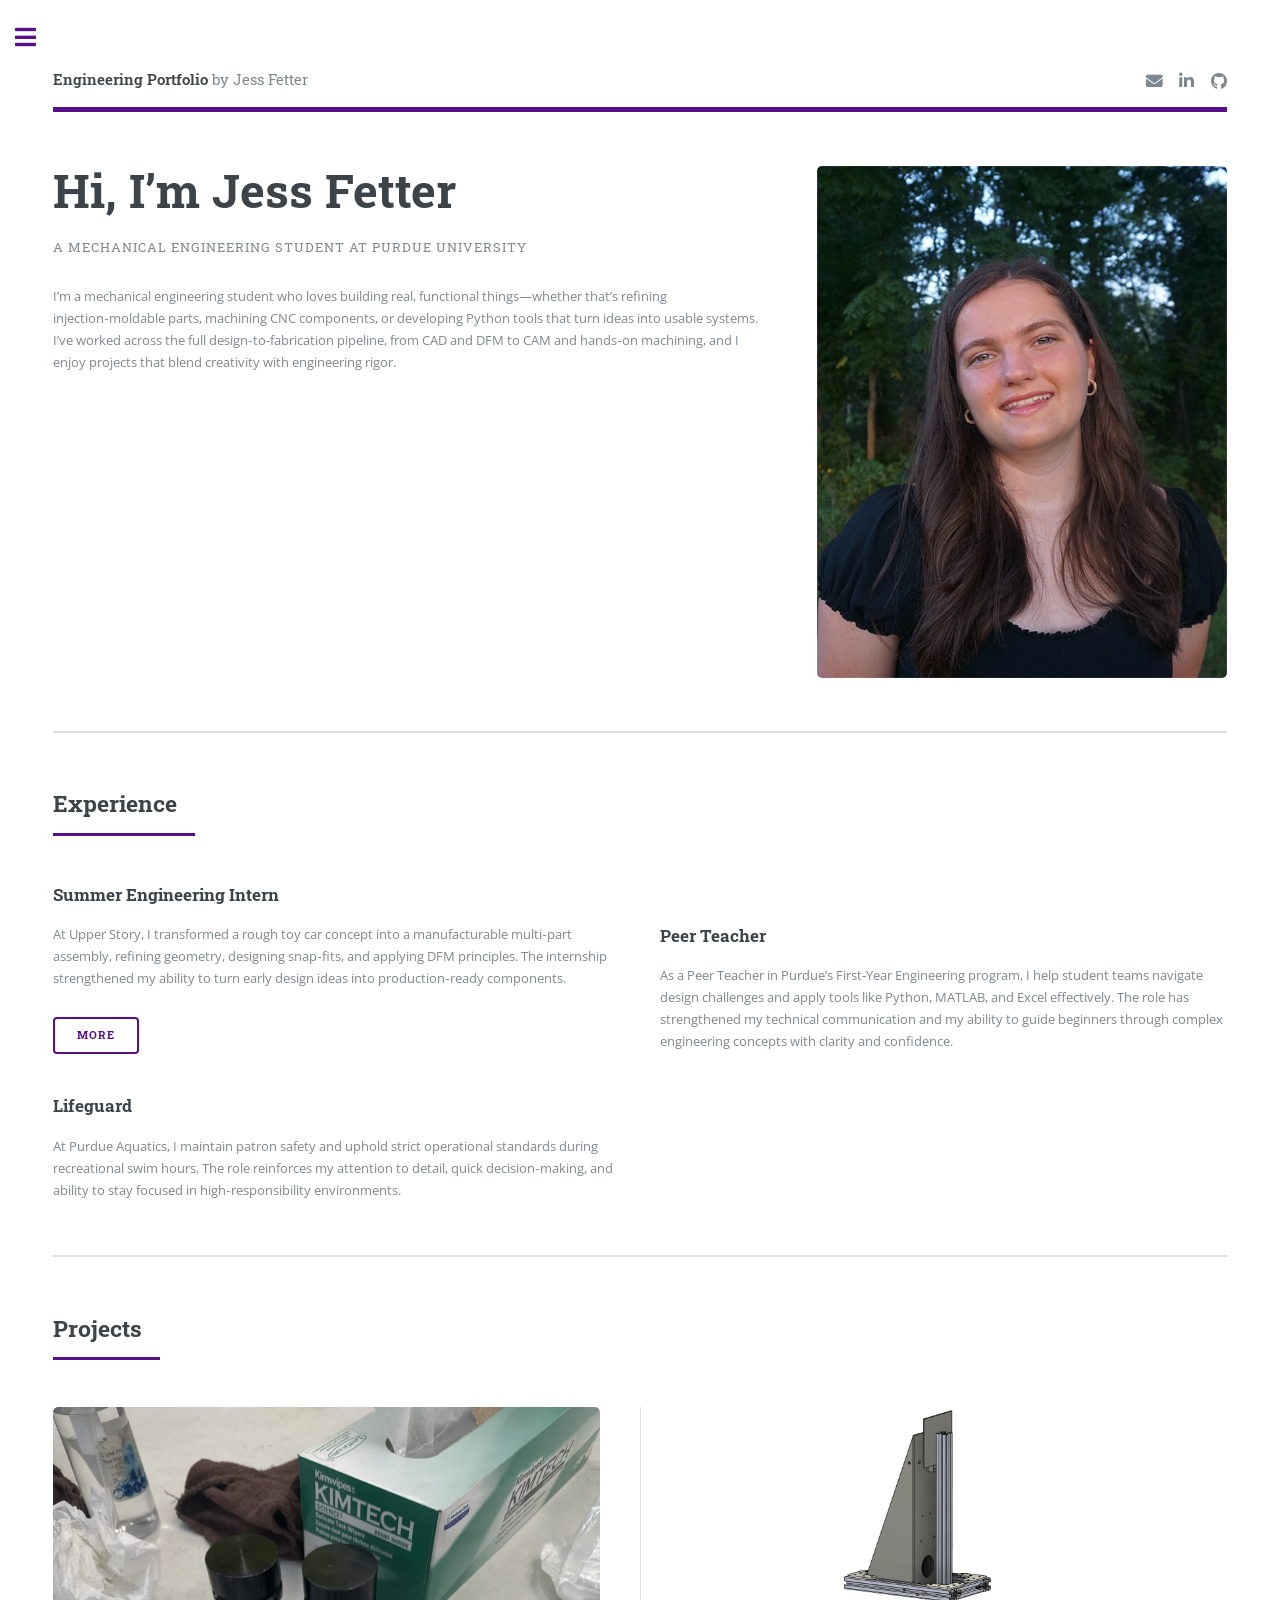
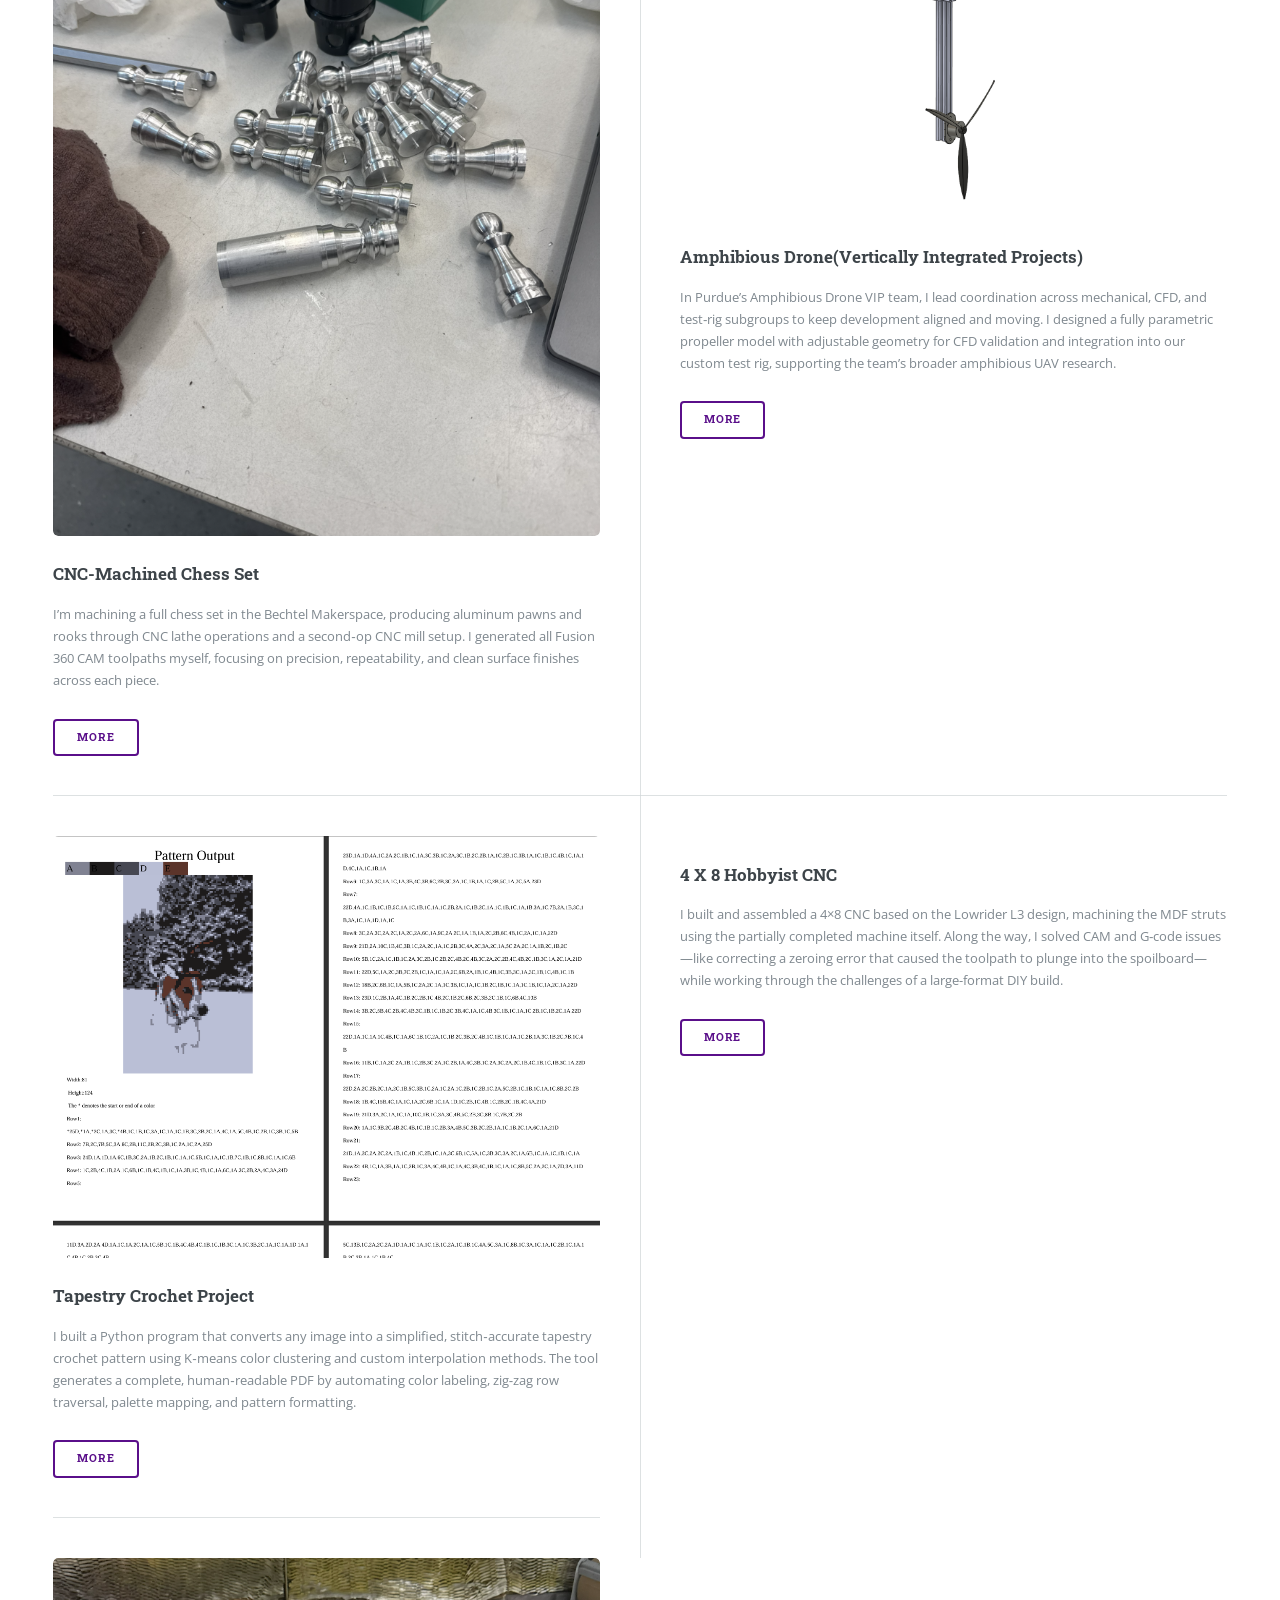
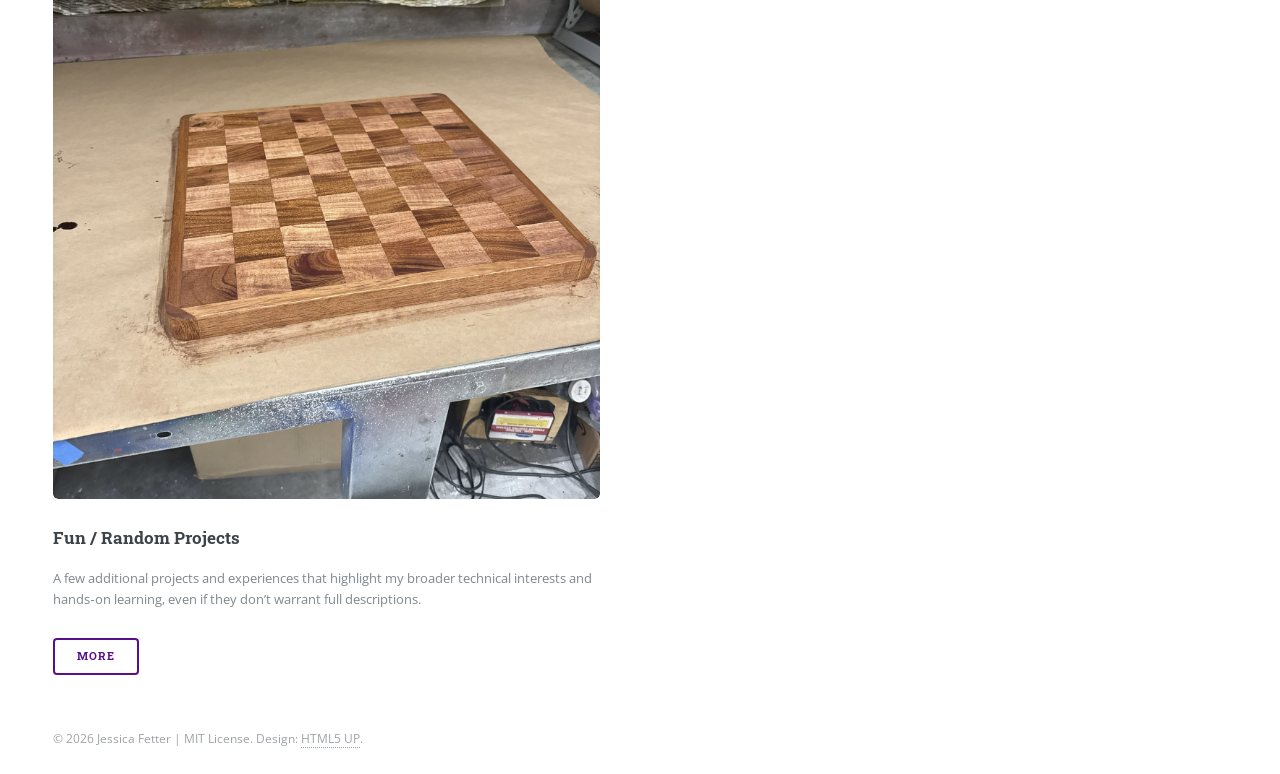
==== commit d9129240: "Added more images and content - still need to polish wording and a few more images" ====
--- a/index.html
+++ b/index.html
@@ -93,7 +93,7 @@
 											</ul>
 										</article>
 										<article>
-											<a href="#" class="image"><img src="images/pic02.jpg" alt="" /></a>
+											<a href="#" class="image"><img src="images/Project-images/thrust-test-stand-CAD.png" alt="" /></a>
 											<h3>Amphibious Drone(Vertically Integrated Projects)</h3>
 											<p>In Purdue’s Amphibious Drone VIP team, I lead coordination across mechanical, CFD, and test‑rig subgroups to keep development aligned and moving. I designed a fully parametric propeller model with adjustable geometry for CFD validation and integration into our custom test rig, supporting the team’s broader amphibious UAV research.</p>
 											<ul class="actions">
@@ -101,7 +101,7 @@
 											</ul>
 										</article>
 										<article>
-											<a href="#" class="image"><img src="images/pic03.jpg" alt="" /></a>
+											<a href="#" class="image"><img src="images/Project-images/tapestry_pattern.png" alt="" /></a>
 											<h3>Tapestry Crochet Project</h3>
 											<p>I built a Python program that converts any image into a simplified, stitch‑accurate tapestry crochet pattern using K‑means color clustering and custom interpolation methods. The tool generates a complete, human‑readable PDF by automating color labeling, zig‑zag row traversal, palette mapping, and pattern formatting.</p>
 											<ul class="actions">
@@ -117,9 +117,9 @@
 											</ul>
 										</article>
 										<article>
-											<a href="#" class="image"><img src="images/pic05.jpg" alt="" /></a>
-											<h3>Honorable Mentions</h3>
-											<p>A few additional projects and experiences that highlight my broader technical interests and hands‑on learning, even if they don’t warrant full descriptions..</p>
+											<a href="#" class="image"><img src="images/Fun-Project_images/finished-chessboard.png" alt="Finished chessboard fun project" /></a>
+											<h3>Fun / Random Projects</h3>
+											<p>A few additional projects and experiences that highlight my broader technical interests and hands‑on learning, even if they don’t warrant full descriptions.</p>
 											<ul class="actions">
 														<li><a href="fun_projects.html" class="button">More</a></li>
 											</ul>
--- a/assets/css/main.css
+++ b/assets/css/main.css
@@ -1238,16 +1238,23 @@
     width: 100%; }
     .image.fit img {
       width: 100%;
-      height: 60vh;
-      object-fit: cover; }
+      height: auto;
+      object-fit: contain; }
   .image.main {
     display: block;
     margin: 0 0 3em 0;
     width: 100%; }
     .image.main img {
       width: 100%;
-      height: 75vh;
-      object-fit: cover; }
+      height: auto;
+      object-fit: contain; }
+
+article#amphibious-drone .image.main img {
+  width: 100%;
+  height: auto;
+  object-fit: contain;
+  max-height: none;
+  display: block; }
 
 a.image {
   overflow: hidden; }
@@ -1585,24 +1592,48 @@
     pointer-events: none;
     opacity: 0.25; }
 
+#engineering-projects article {
+  margin: 0 0 2.25em 0; }
+  #engineering-projects article > h2 {
+    margin: 0 0 0.85em 0; }
+  #engineering-projects article > p {
+    margin-top: 1em; }
+  #engineering-projects .image.main {
+    margin-bottom: 1.5em; }
+
+#amphibious-drone .image.main img {
+  width: 100%;
+  height: auto;
+  object-fit: contain;
+  display: block; }
+
 /* Mini Posts */
-.mini-posts article {
-  border-top: solid 1px rgba(210, 215, 217, 0.75);
-  margin-top: 2em;
-  padding-top: 2em; }
-  .mini-posts article .image {
-    display: block;
-    width: 80%;
-    max-width: 360px;
-    margin: 0 auto 1.5em auto; }
-    .mini-posts article .image img {
+.mini-posts {
+  display: grid;
+  grid-template-columns: repeat(auto-fit, minmax(220px, 1fr));
+  gap: 1.5em 2em;
+  margin: 1.5em 0 2em 0; }
+  .mini-posts article {
+    border-top: solid 1px rgba(210, 215, 217, 0.75);
+    margin-top: 0;
+    padding-top: 1.5em; }
+    .mini-posts article .image {
       display: block;
       width: 100%;
-      height: auto; }
-  .mini-posts article:first-child {
-    border-top: 0;
-    margin-top: 0;
-    padding-top: 0; }
+      max-width: 360px;
+      margin: 0 auto 1em auto;
+      overflow: visible; }
+      .mini-posts article .image img {
+        display: block;
+        width: 100%;
+        height: auto;
+        object-fit: contain; }
+    .mini-posts article p {
+      margin: 0; }
+    .mini-posts article:first-child {
+      border-top: 0;
+      margin-top: 0;
+      padding-top: 0; }
 
 /* Features */
 .features {
@@ -2146,20 +2177,18 @@
     display: flex;
     align-items: center;
     justify-content: center;
-    overflow: hidden;
+    overflow: visible;
     margin: 0 0 2em 4em;
-    width: 50%;
+    width: clamp(220px, 32vw, 430px);
+    max-width: 100%;
     height: auto; }
     #banner .image img {
       display: block;
       height: auto;
       max-height: 100%;
       max-width: 100%;
-      width: 100%;
-      -moz-object-fit: cover;
-      -webkit-object-fit: cover;
-      -ms-object-fit: cover;
-      object-fit: cover;
+      width: auto;
+      object-fit: contain;
       -moz-object-position: center;
       -webkit-object-position: center;
       -ms-object-position: center;
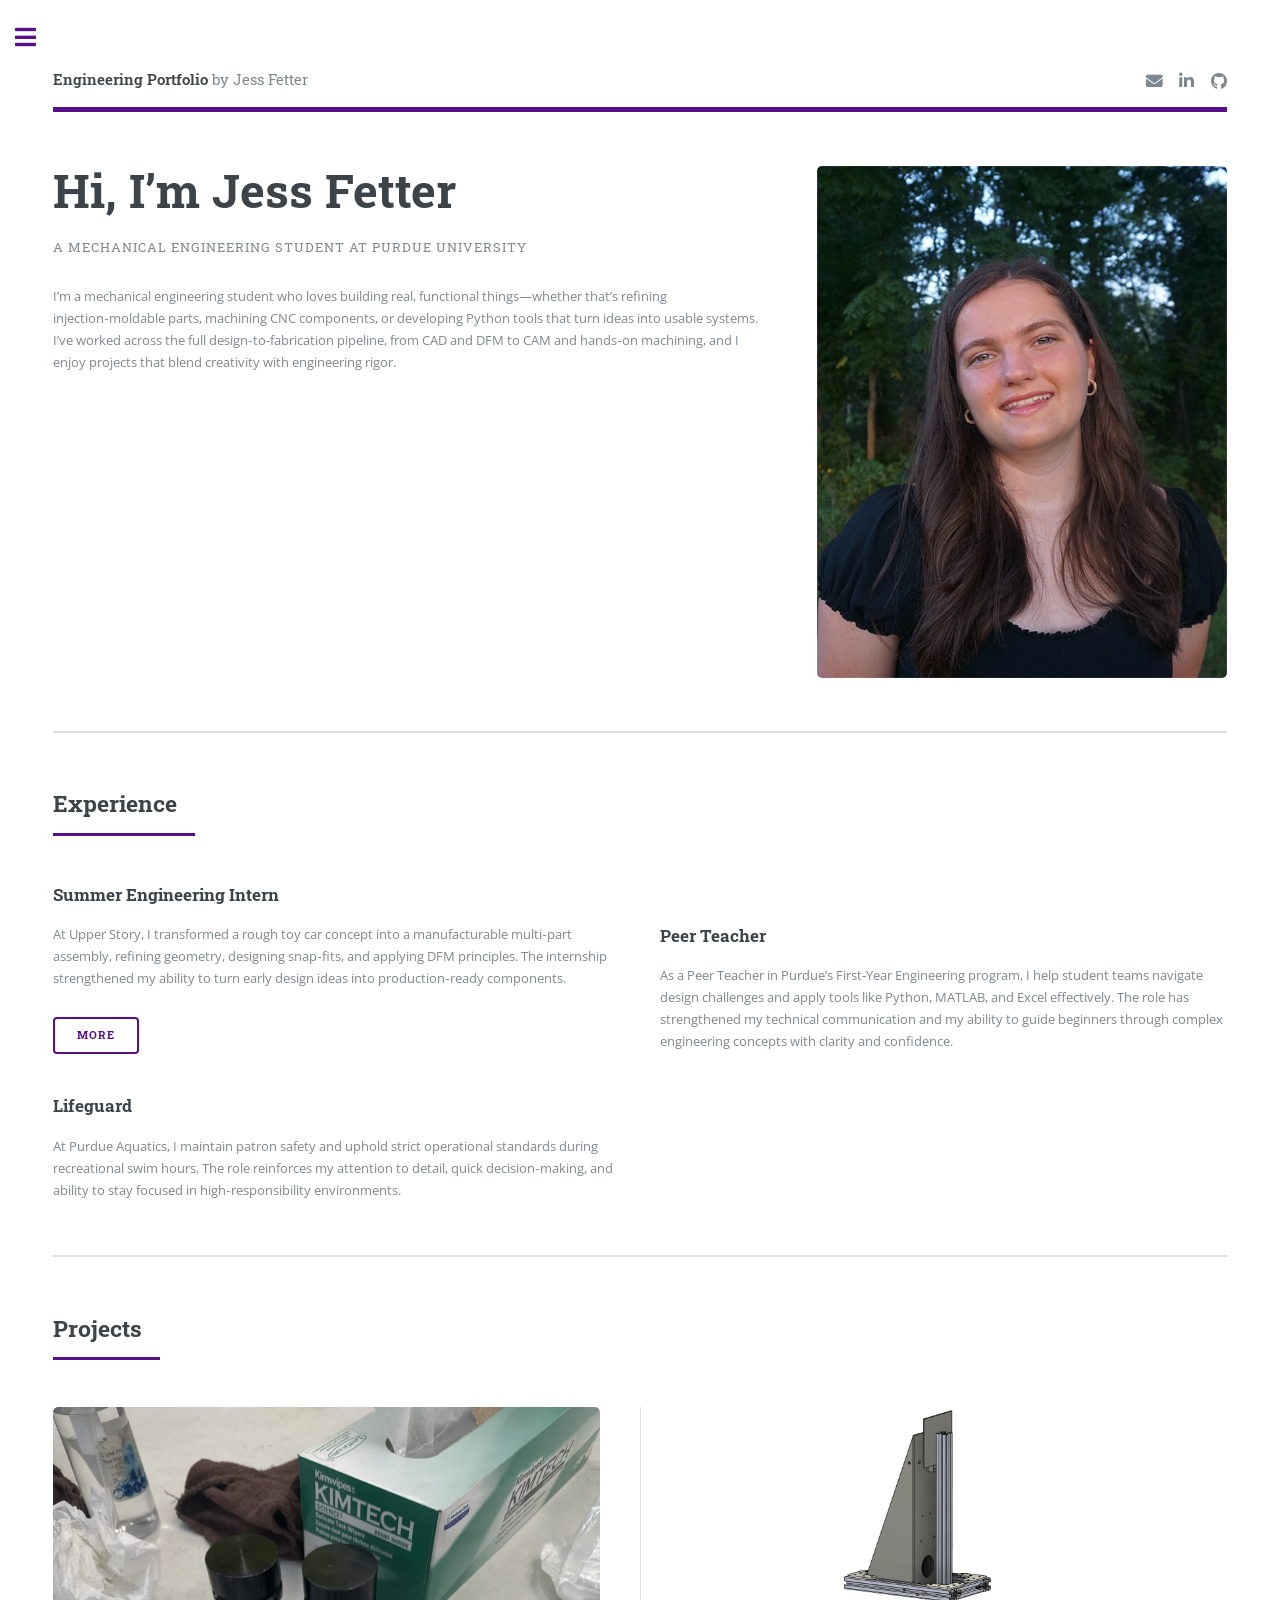
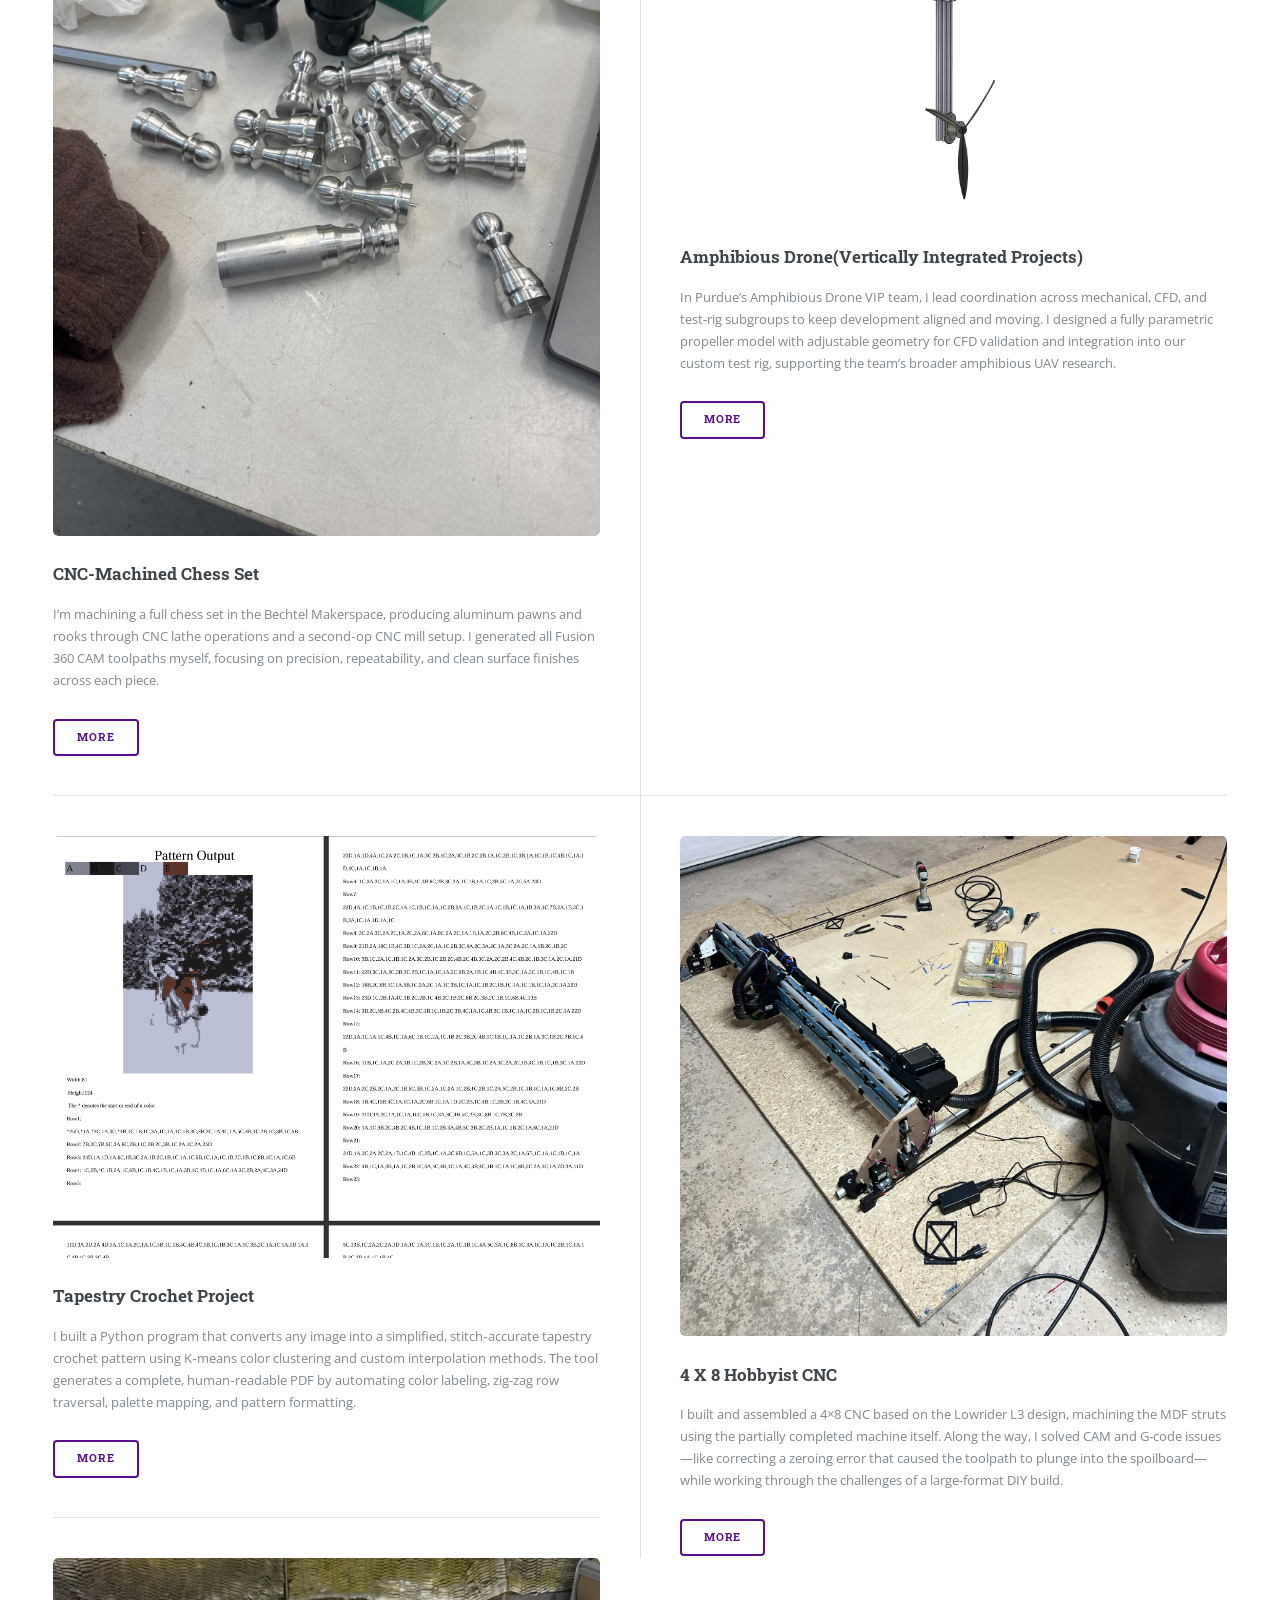
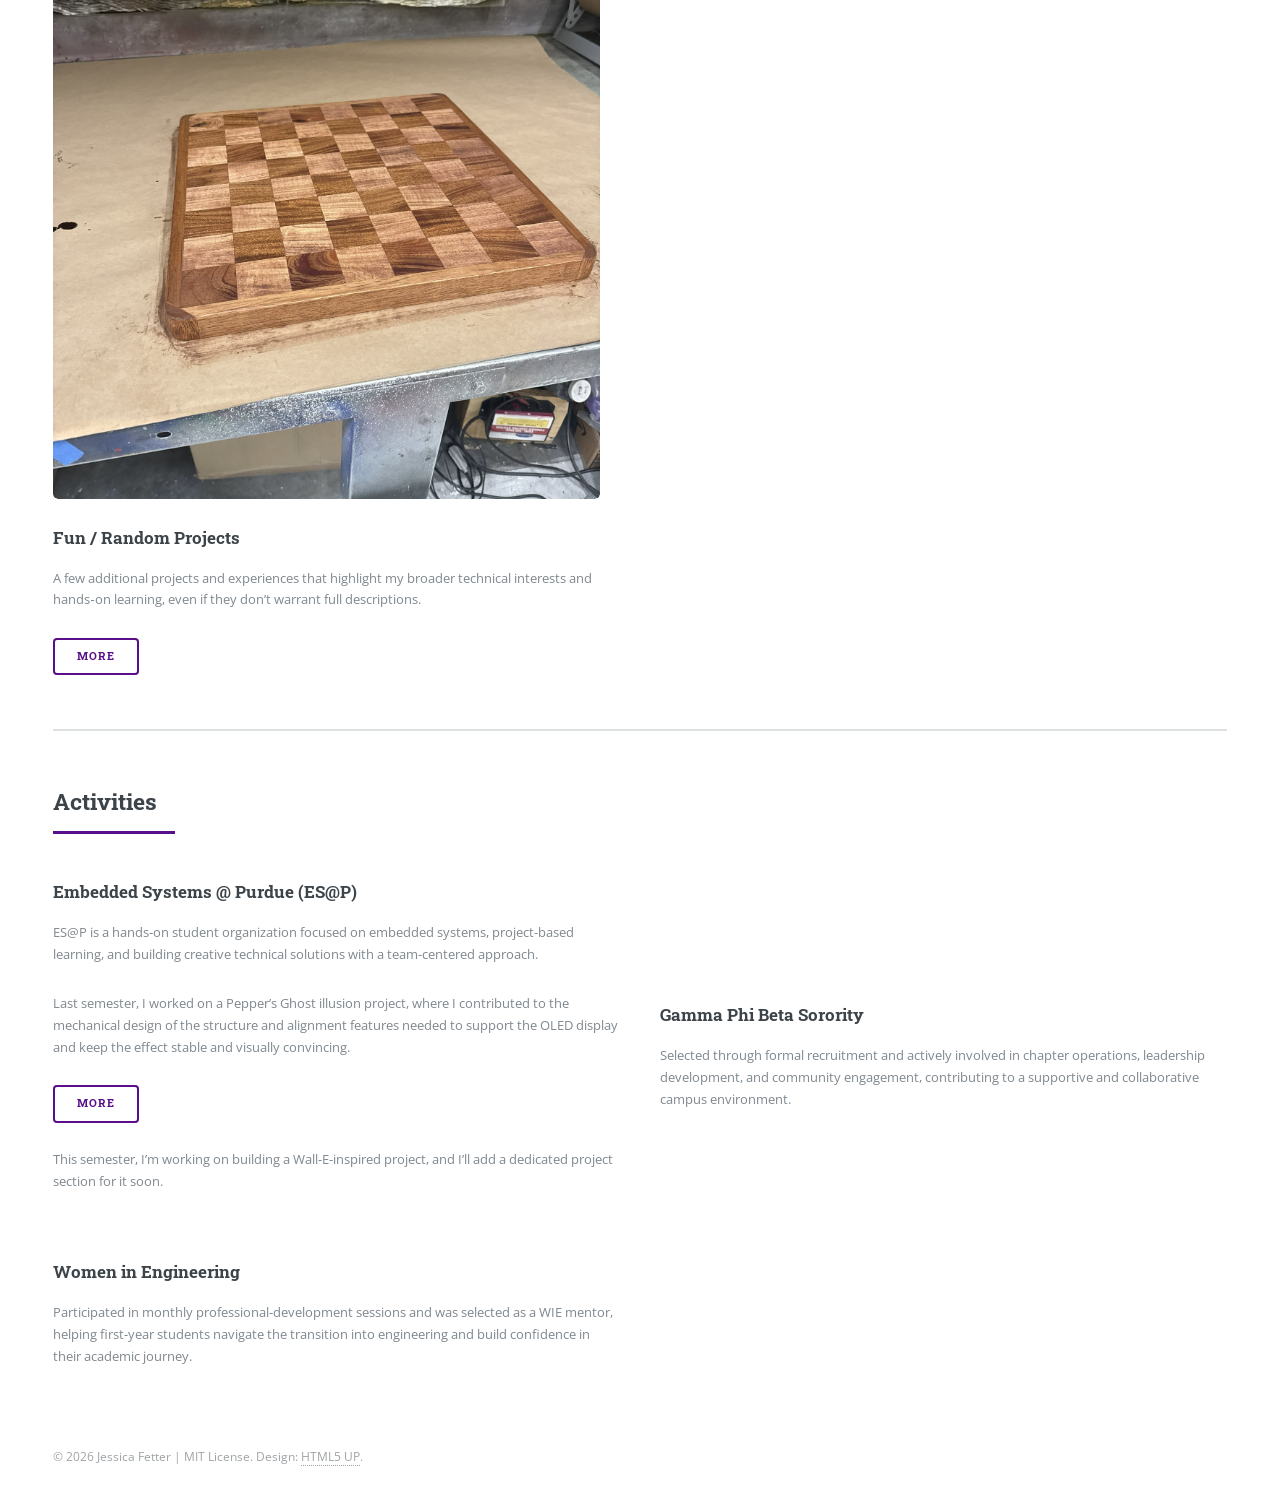
==== commit 773b929b: "added all content still more work that can be done but good enough to share" ====
--- a/index.html
+++ b/index.html
@@ -85,11 +85,11 @@
 									</header>
 									<div class="posts">
 										<article>
-											<a href="#" class="image"><img src="images/Project-images/Pawn.png" alt="" /></a>
-											<h3>CNC-Machined Chess Set</h3>
-											<p>I’m machining a full chess set in the Bechtel Makerspace, producing aluminum pawns and rooks through CNC lathe operations and a second‑op CNC mill setup. I generated all Fusion 360 CAM toolpaths myself, focusing on precision, repeatability, and clean surface finishes across each piece.</p>
-											<ul class="actions">
-														<li><a href="Engineering_Projects.html#chess-set" class="button">More</a></li>
+												<a href="#" class="image"><img src="images/Project-images/Pawn.png" alt="" /></a>
+												<h3>CNC-Machined Chess Set</h3>
+														<p>I’m machining a full chess set in the Bechtel Makerspace, producing aluminum pawns and rooks through CNC lathe operations and a second‑op CNC mill setup. I generated all Fusion 360 CAM toolpaths myself, focusing on precision, repeatability, and clean surface finishes across each piece.</p>
+												<ul class="actions">
+													<li><a href="Engineering_Projects.html#chess-set" class="button">More</a></li>
 											</ul>
 										</article>
 										<article>
@@ -123,6 +123,39 @@
 											<ul class="actions">
 														<li><a href="fun_projects.html" class="button">More</a></li>
 											</ul>
+										</article>
+									</div>
+								</section>
+							<!-- Section -->
+								<section>
+									<header class="major">
+										<h2>Activities</h2>
+									</header>
+									<div class="features">
+										<article>
+											<div class="Content">
+												<h3>Embedded Systems @ Purdue (ES@P)</h3>
+													<p>ES@P is a hands-on student organization focused on embedded systems, project-based learning, and building creative technical solutions with a team-centered approach.</p>
+													<p>Last semester, I worked on a Pepper’s Ghost illusion project, where I contributed to the mechanical design of the structure and alignment features needed to support the OLED display and keep the effect stable and visually convincing.</p>
+														<ul class="actions">
+															<li><a href="Engineering_Projects.html#peppers-ghost" class="button">More</a></li>
+														</ul>
+														<p>This semester, I’m working on building a Wall-E-inspired project, and I’ll add a dedicated project section for it soon.</p>
+											</div>
+										</article>
+
+										<article>
+											<div class="Content">
+												<h3>Gamma Phi Beta Sorority</h3>
+													<p>Selected through formal recruitment and actively involved in chapter operations, leadership development, and community engagement, contributing to a supportive and collaborative campus environment.</p>
+											</div>
+										</article>
+
+										<article>
+											<div>
+												<h3>Women in Engineering</h3>
+													<p>Participated in monthly professional-development sessions and was selected as a WIE mentor, helping first-year students navigate the transition into engineering and build confidence in their academic journey.</p>
+											</div>
 										</article>
 									</div>
 								</section>
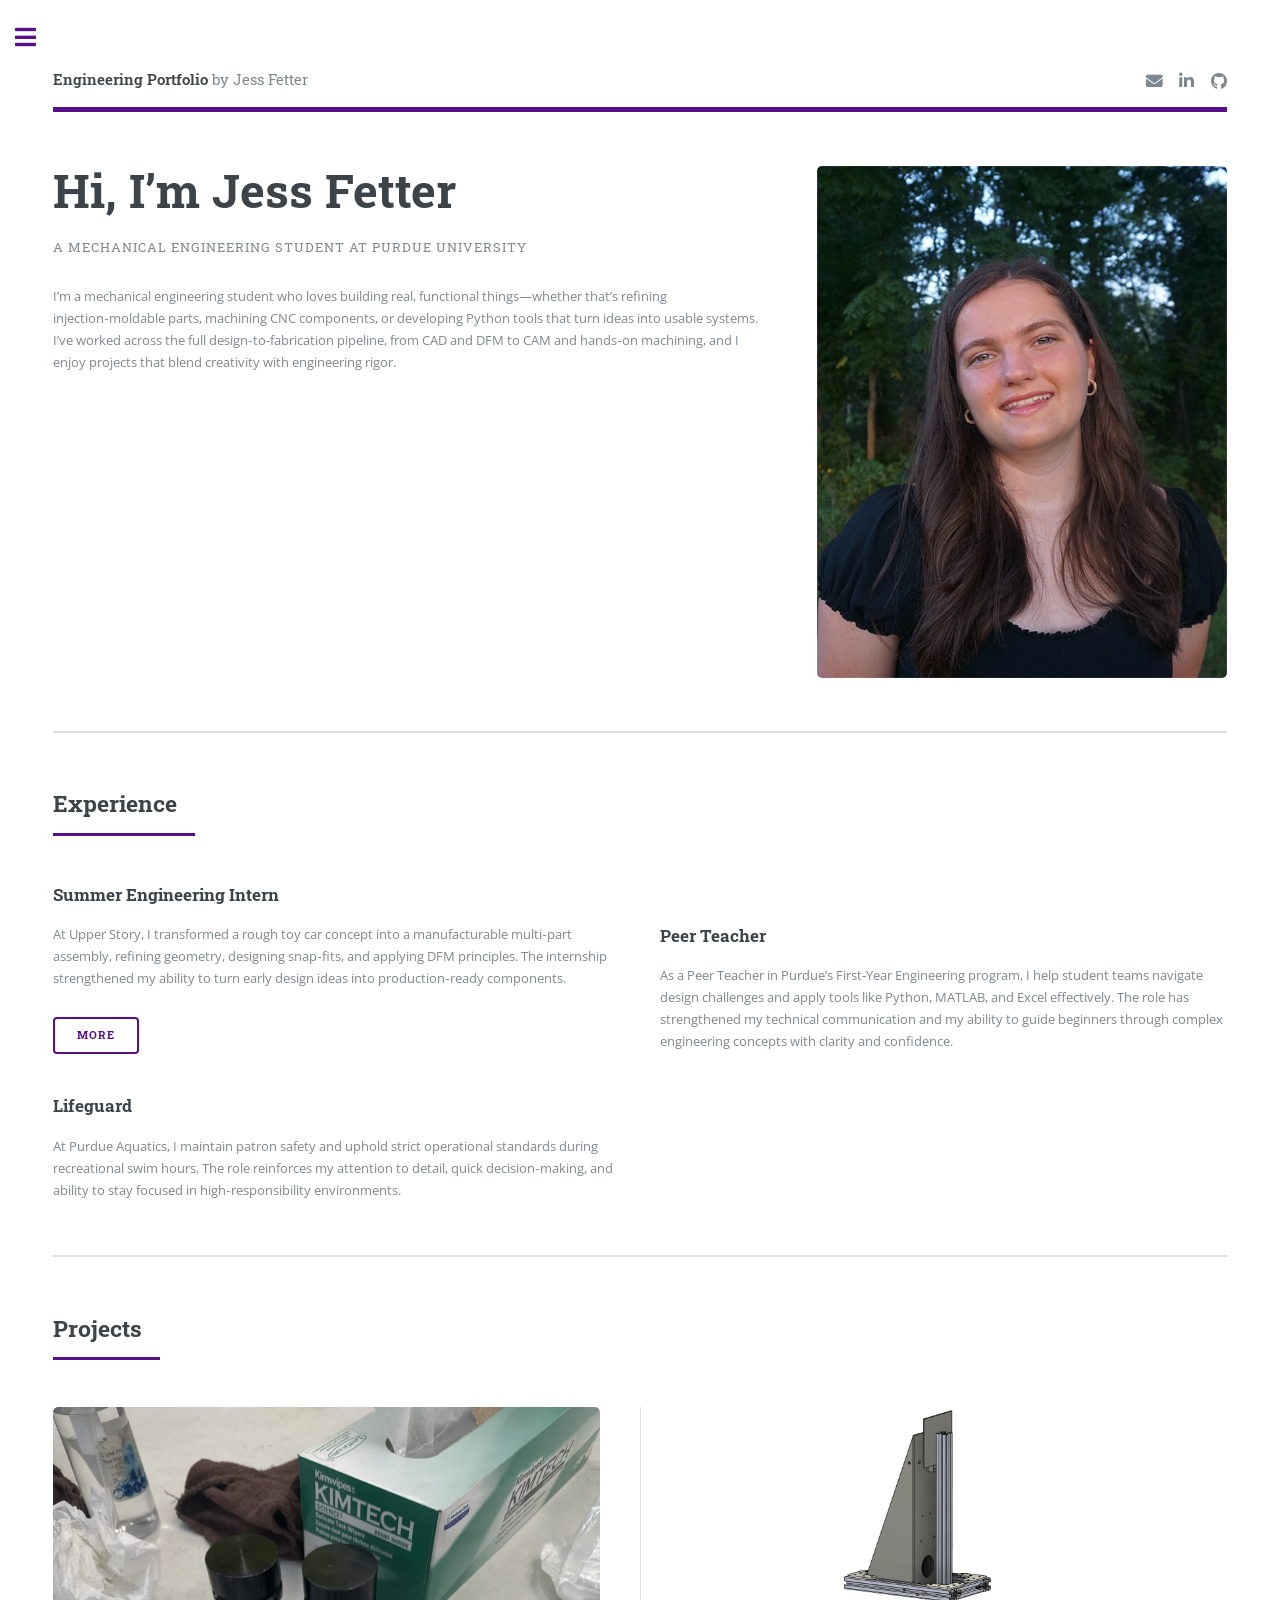
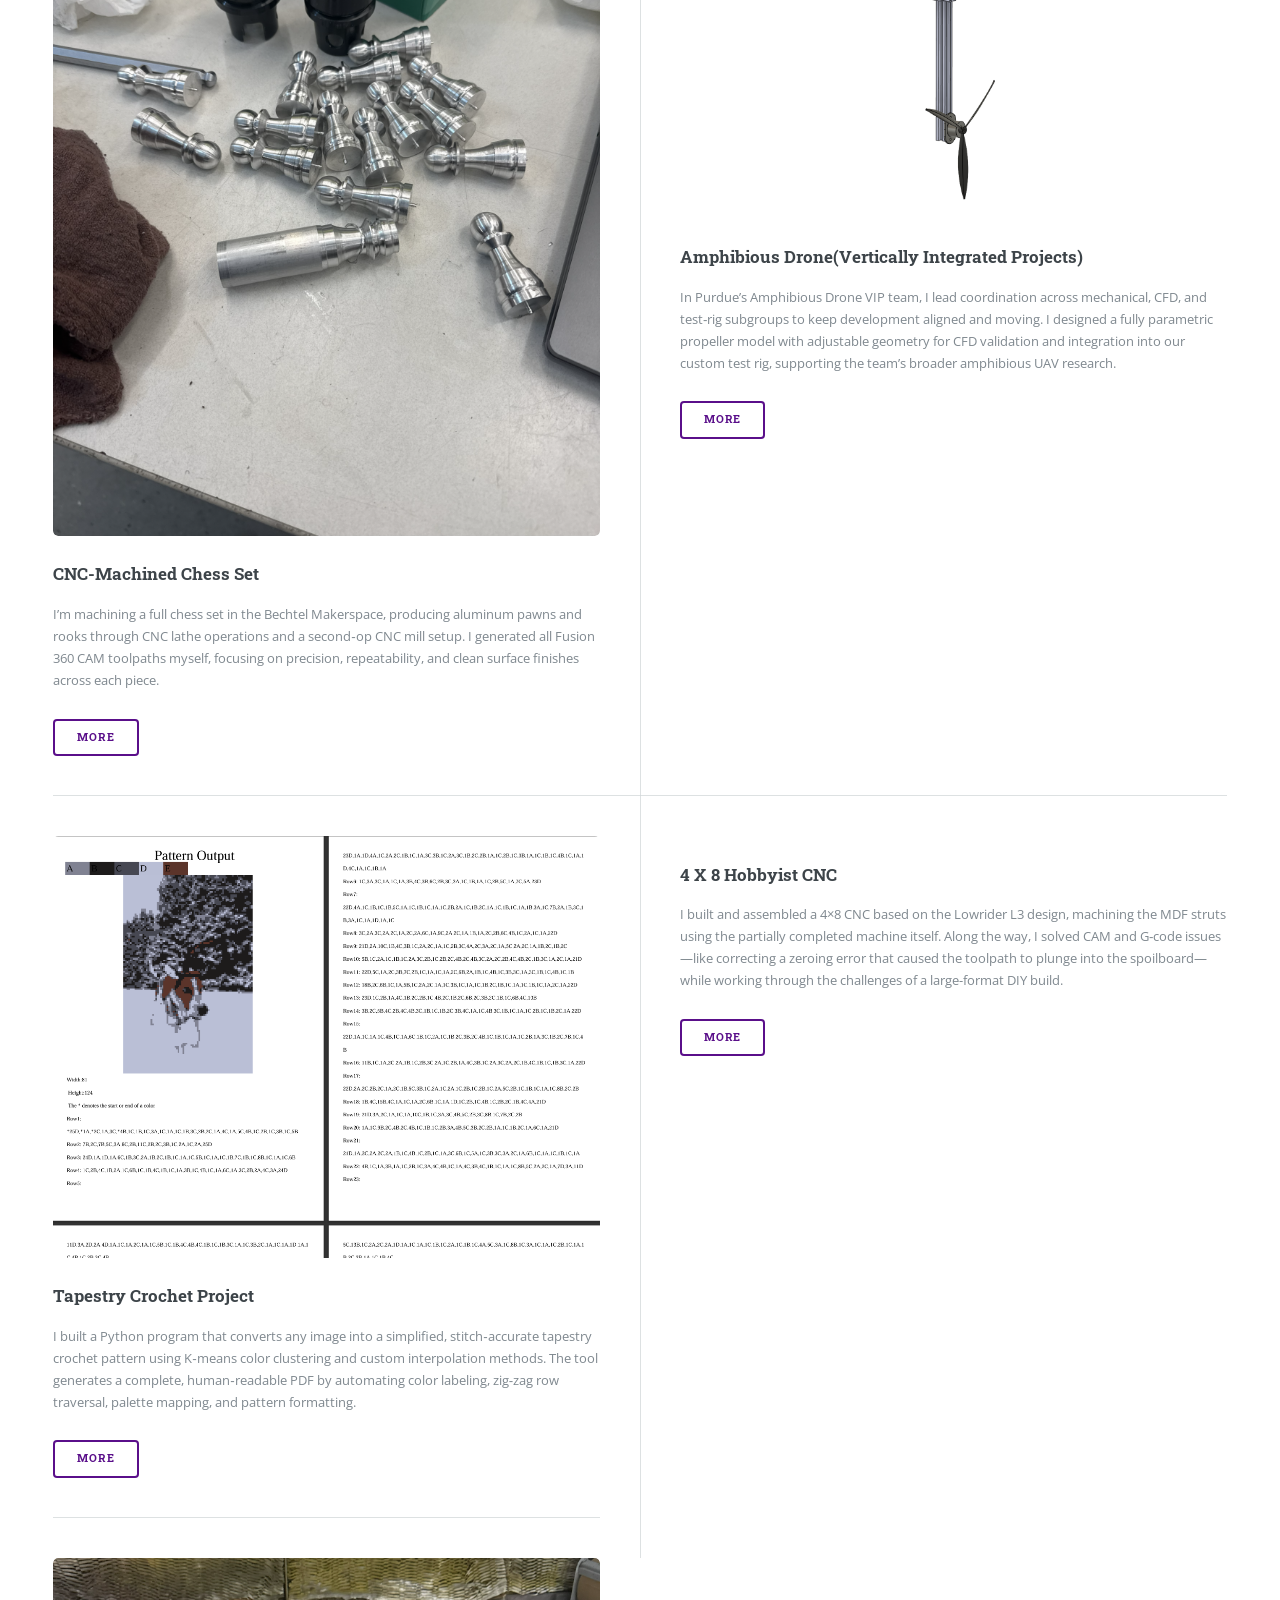
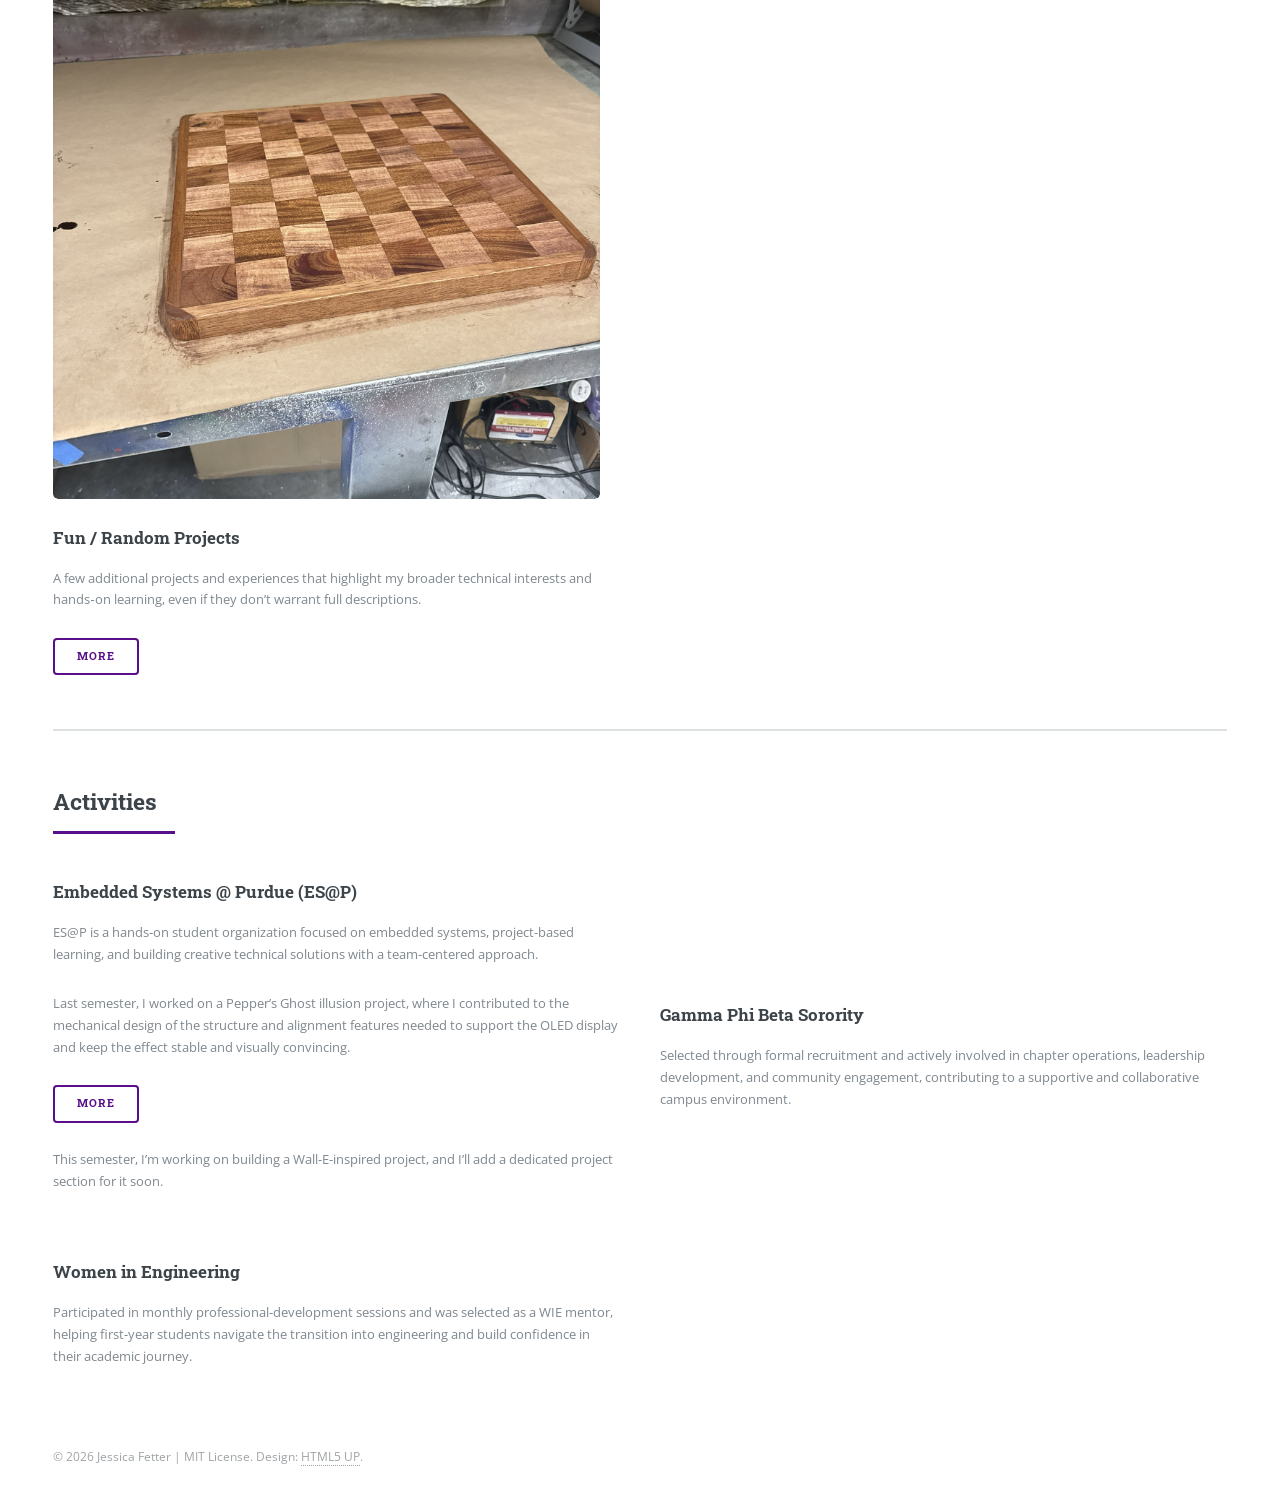
==== commit 33b557dc: "name change so that cnc image loads correctly" ====
--- a/index.html
+++ b/index.html
@@ -109,7 +109,7 @@
 											</ul>
 										</article>
 										<article>
-											<a href="#" class="image"><img src="images/Project-images/CNC-in-progress.png" alt="" /></a>
+											<a href="#" class="image"><img src="images/Project-images/cnc-in-progress.png" alt="" /></a>
 											<h3>4 X 8 Hobbyist CNC</h3>
 											<p>I built and assembled a 4×8 CNC based on the Lowrider L3 design, machining the MDF struts using the partially completed machine itself. Along the way, I solved CAM and G‑code issues—like correcting a zeroing error that caused the toolpath to plunge into the spoilboard—while working through the challenges of a large-format DIY build.</p>
 											<ul class="actions">
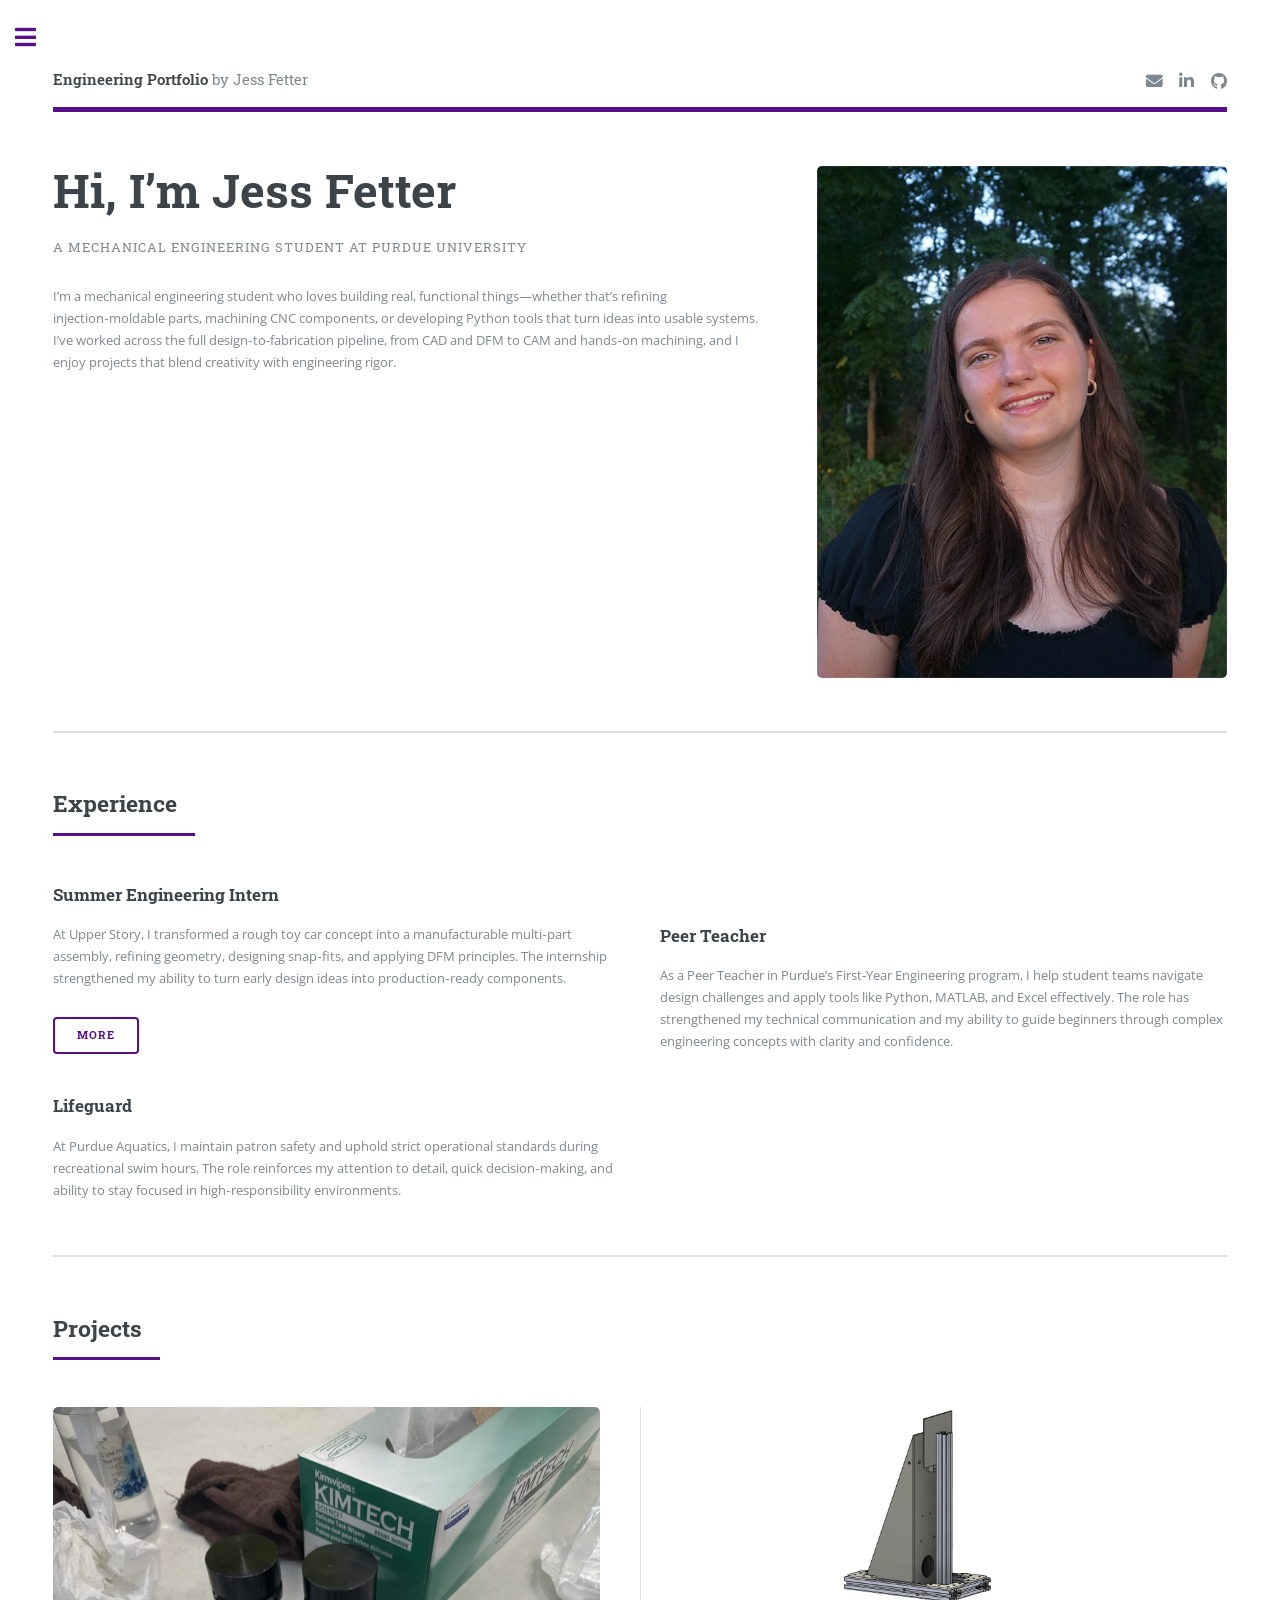
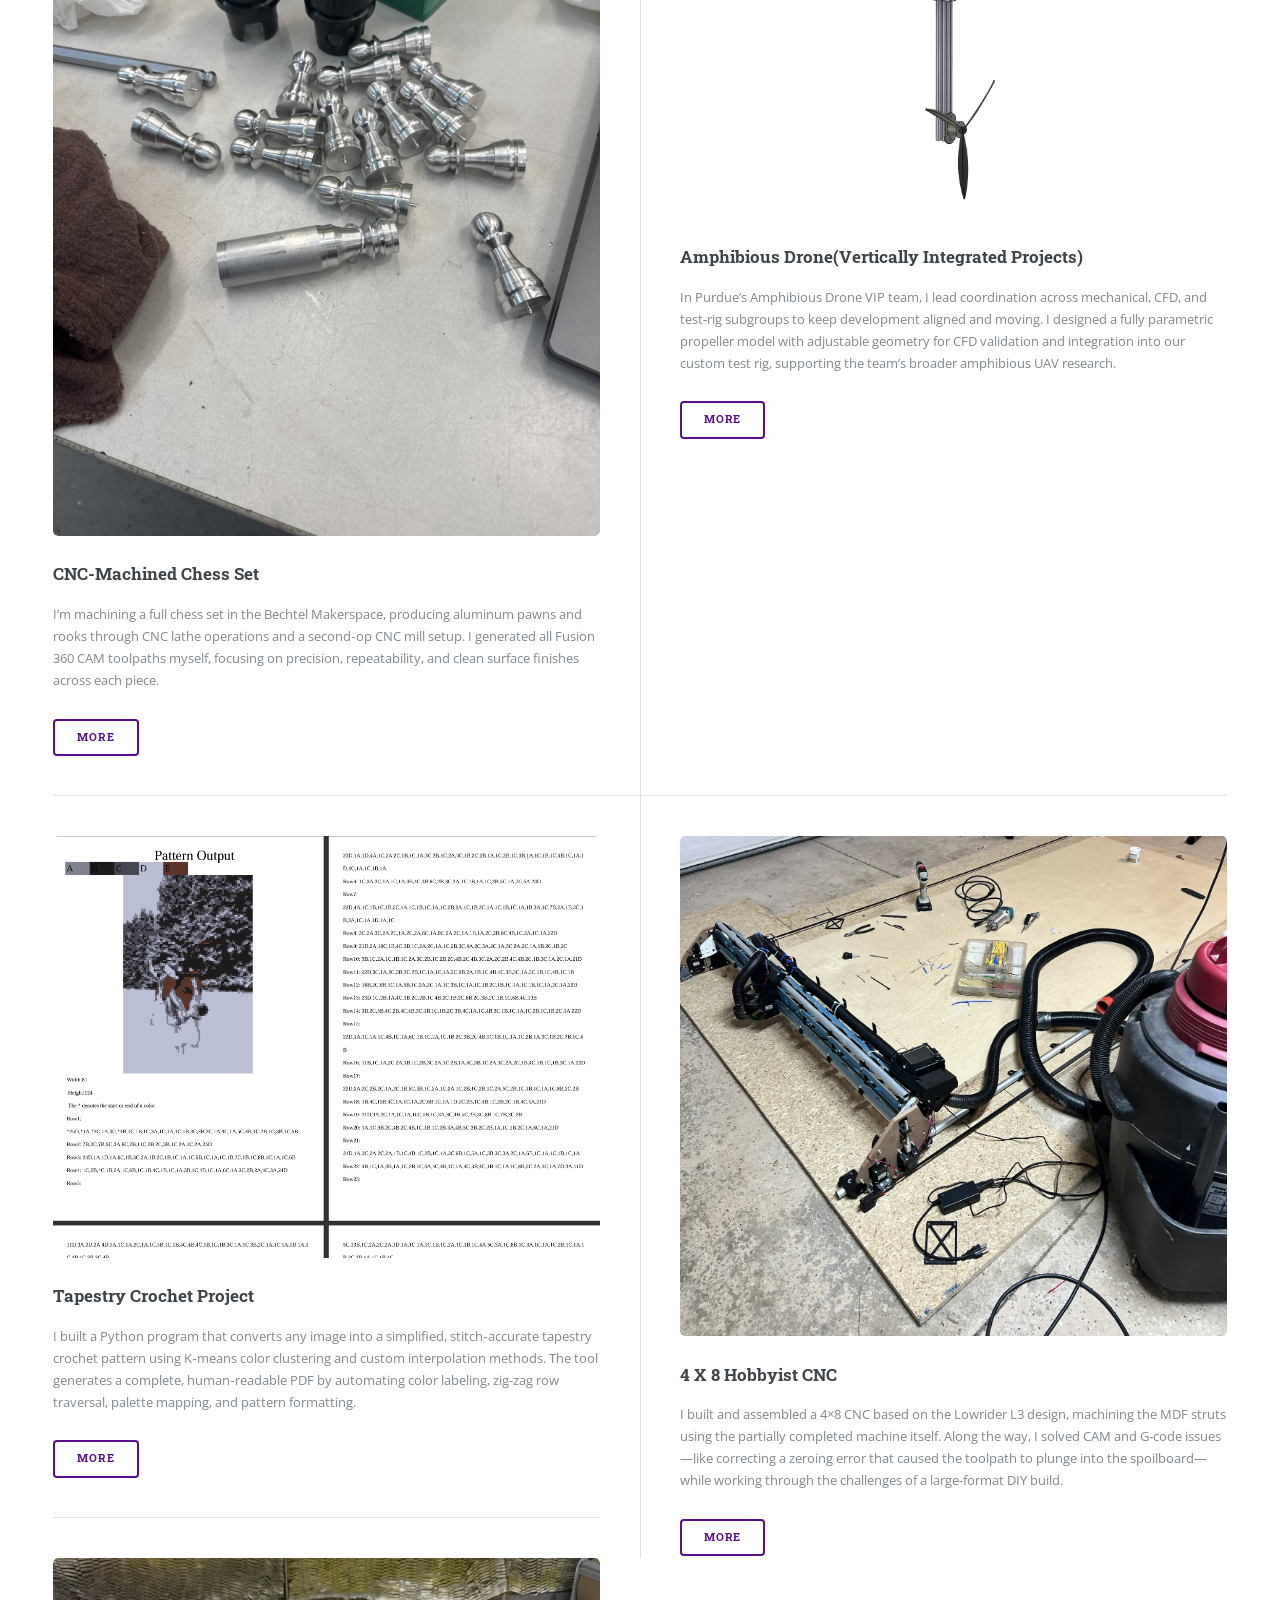
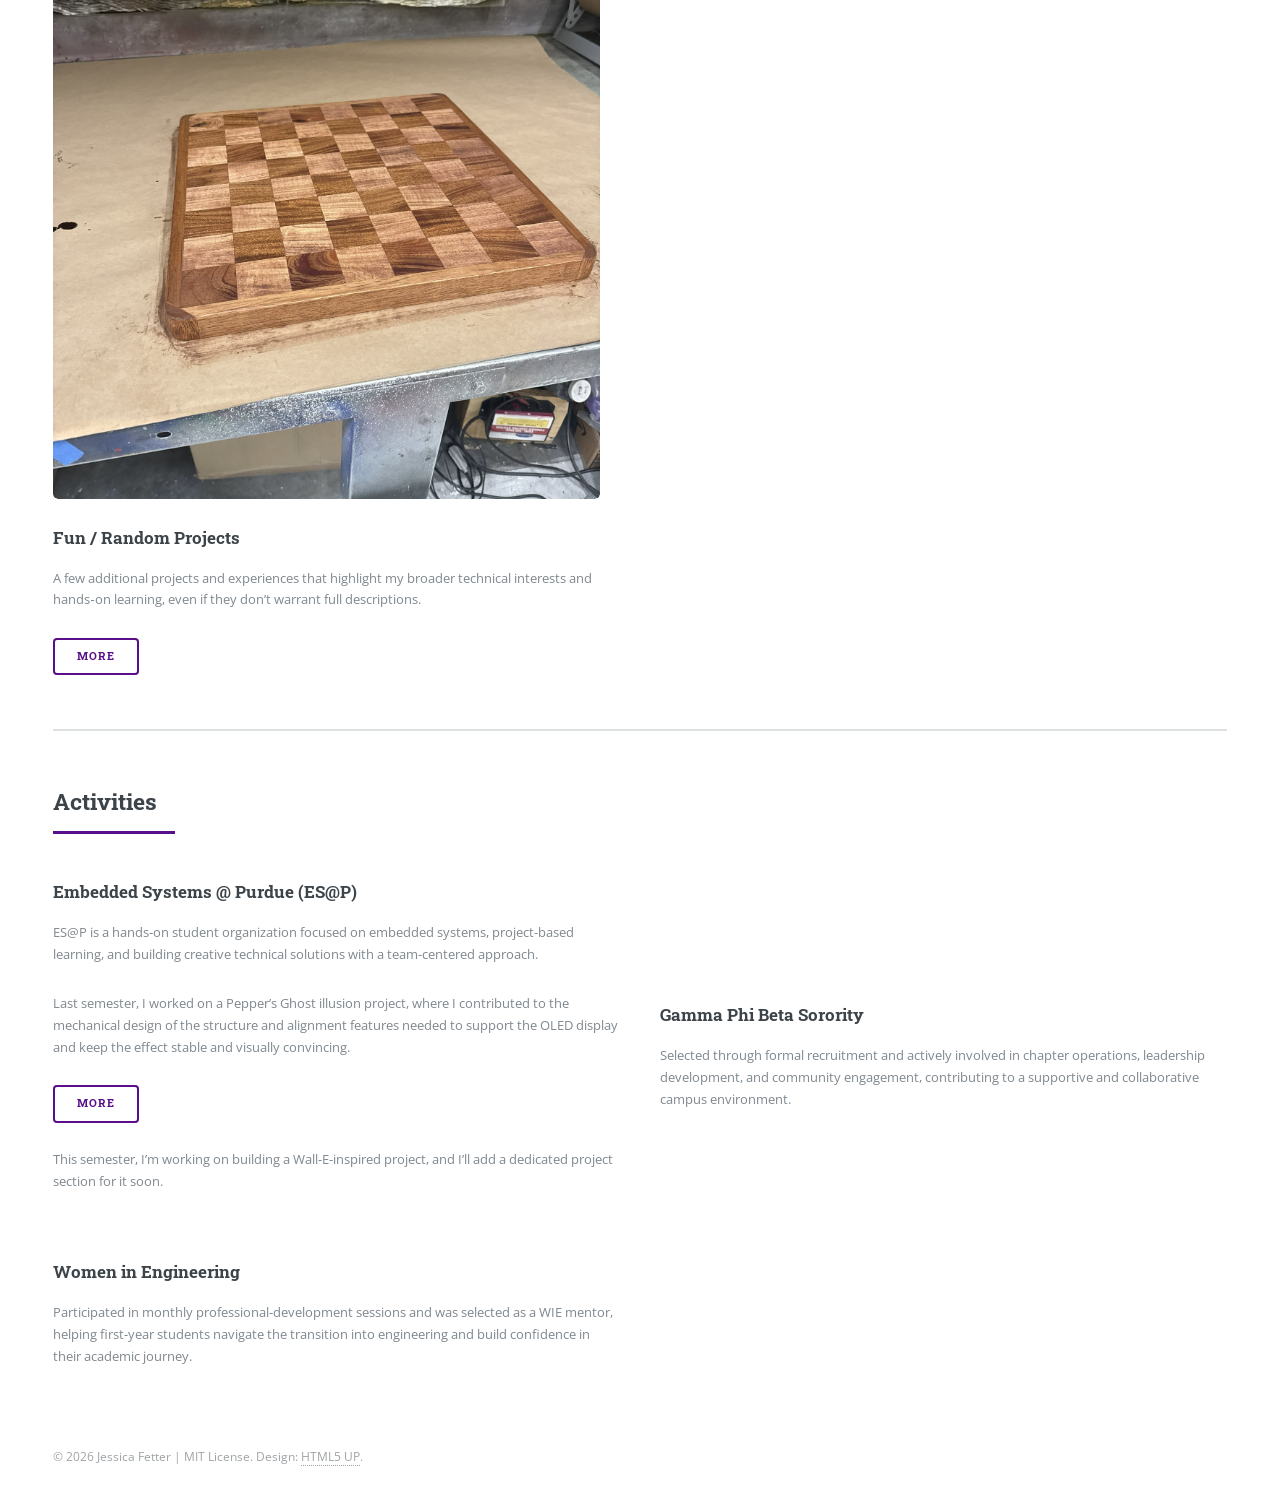
==== commit 80de3b3e: "fixed image loading" ====
--- a/index.html
+++ b/index.html
@@ -109,7 +109,7 @@
 											</ul>
 										</article>
 										<article>
-											<a href="#" class="image"><img src="images/Project-images/cnc-in-progress.png" alt="" /></a>
+											<a href="#" class="image"><img src="images/Project-images/cnc-on-floor.png" alt="" /></a>
 											<h3>4 X 8 Hobbyist CNC</h3>
 											<p>I built and assembled a 4×8 CNC based on the Lowrider L3 design, machining the MDF struts using the partially completed machine itself. Along the way, I solved CAM and G‑code issues—like correcting a zeroing error that caused the toolpath to plunge into the spoilboard—while working through the challenges of a large-format DIY build.</p>
 											<ul class="actions">
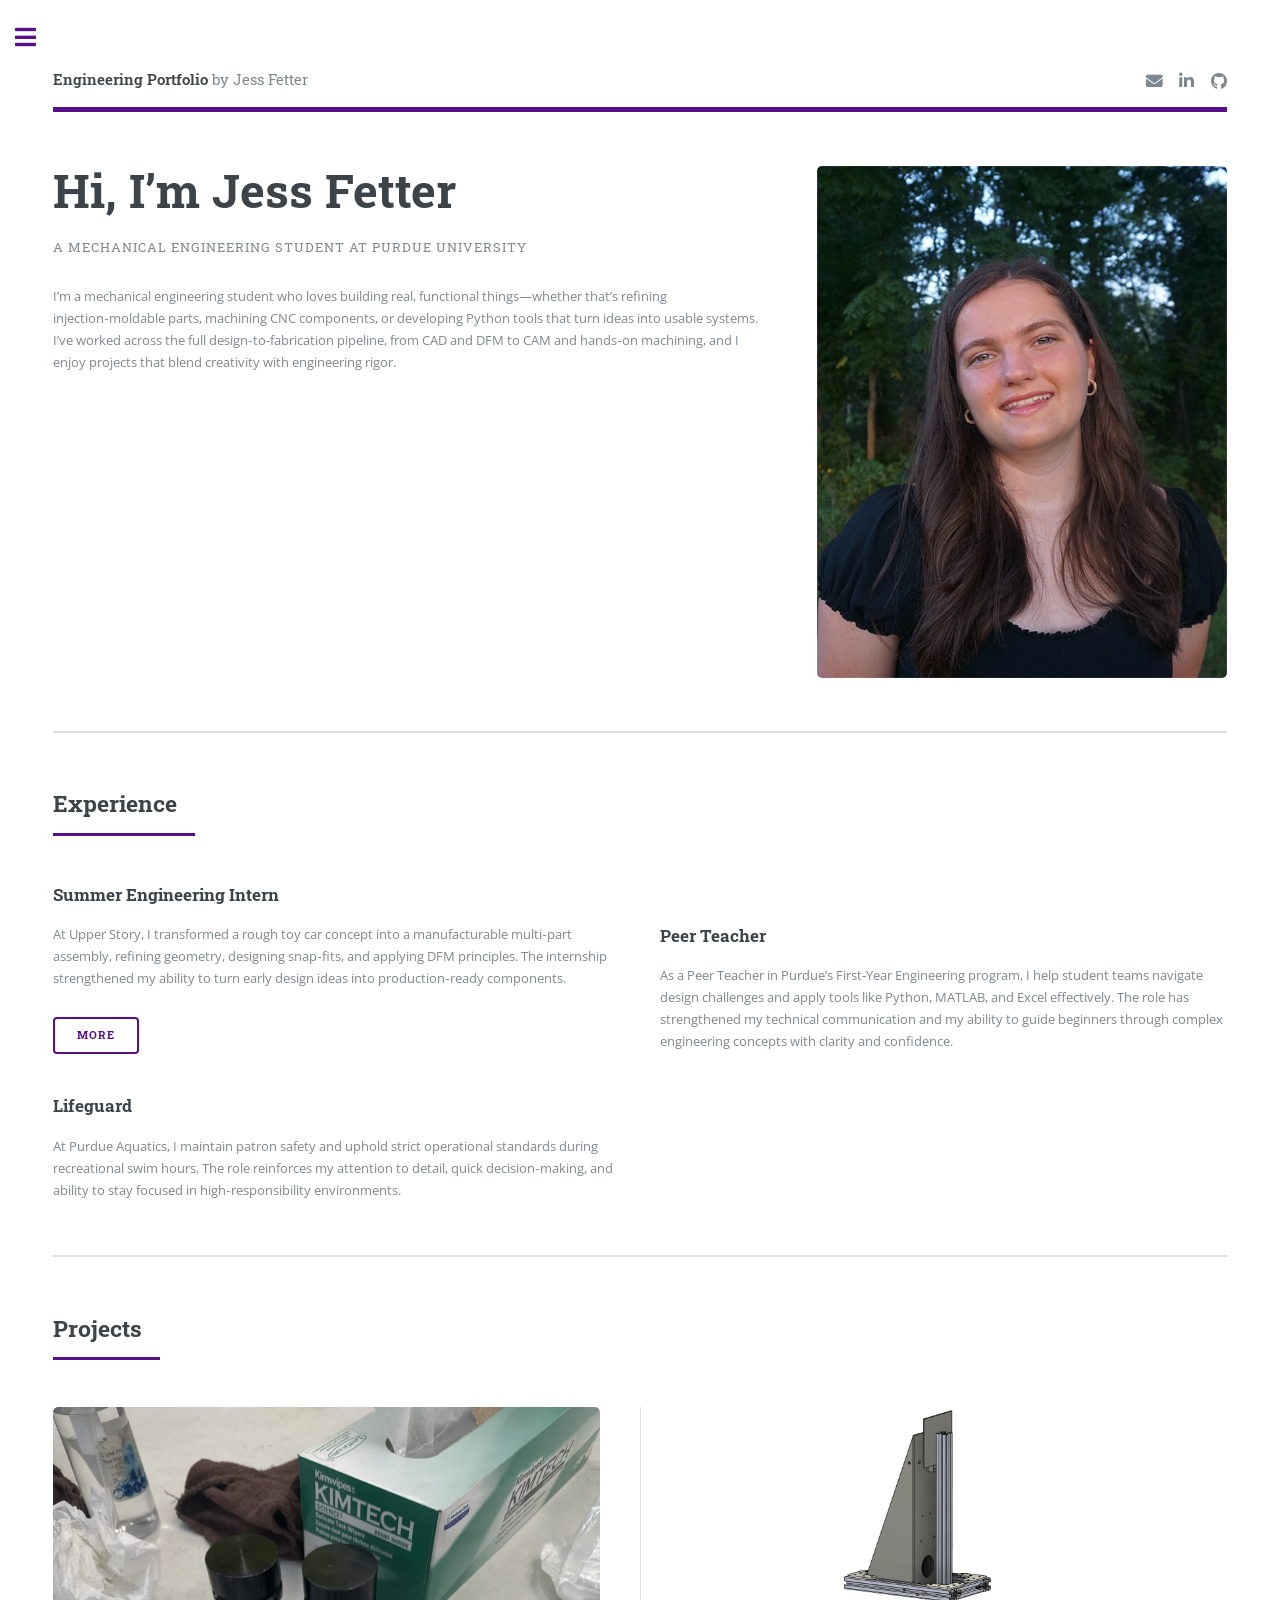
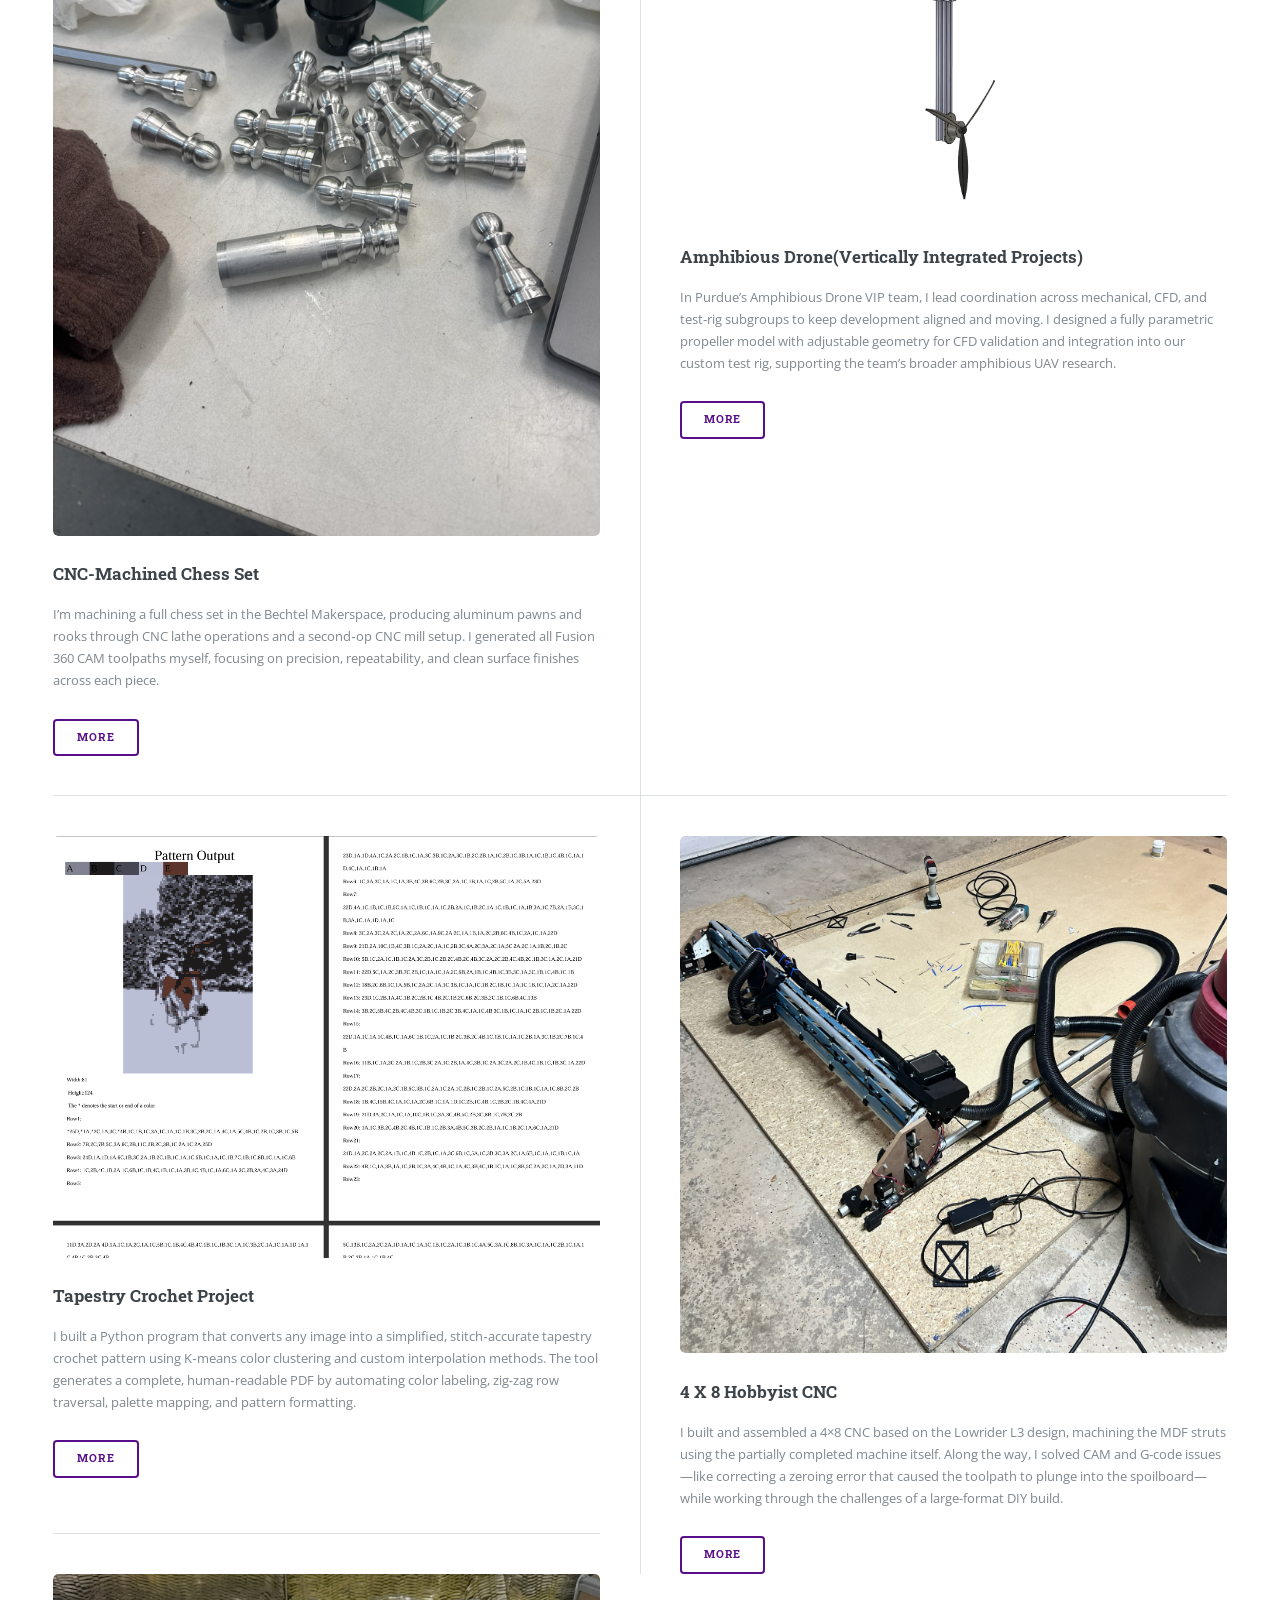
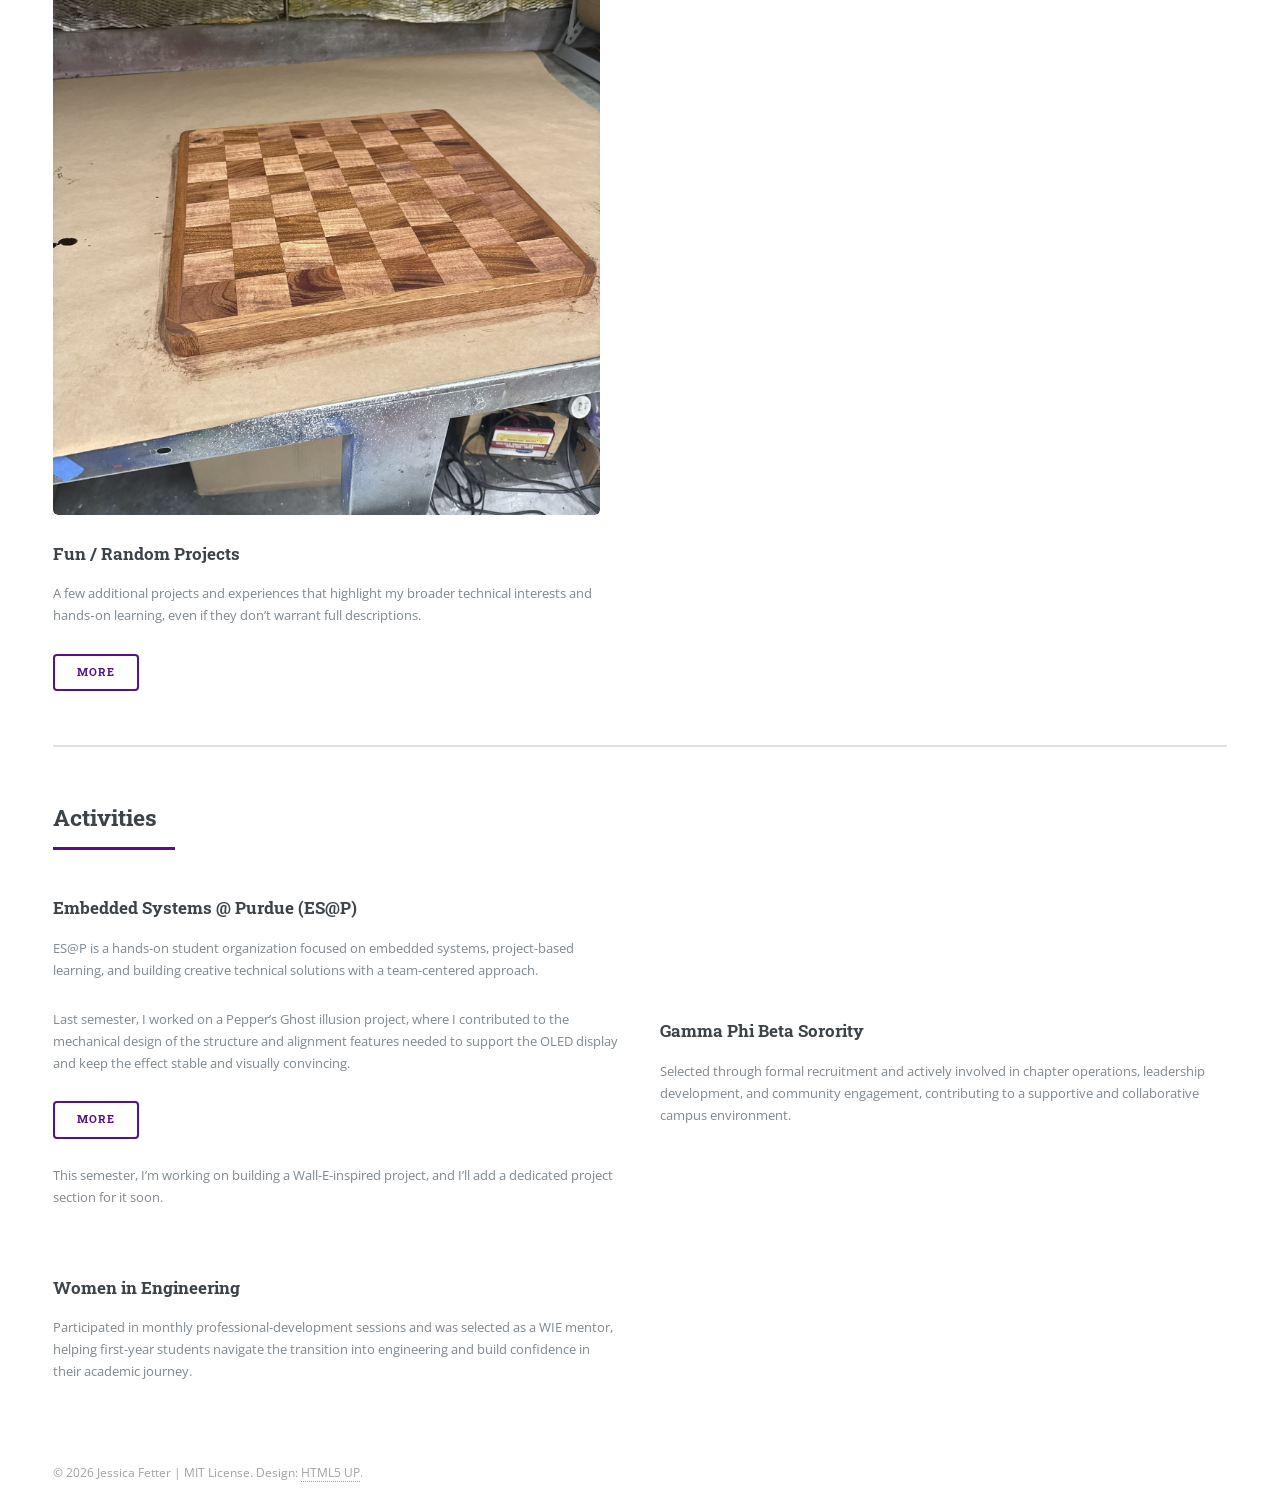
==== commit 002b8c67: "hopefully fixed image loading" ====
--- a/index.html
+++ b/index.html
@@ -109,7 +109,7 @@
 											</ul>
 										</article>
 										<article>
-											<a href="#" class="image"><img src="images/Project-images/cnc-on-floor.png" alt="" /></a>
+											<a href="#" class="image"><img src="images/Project-images/cnc-wood.png" alt="" /></a>
 											<h3>4 X 8 Hobbyist CNC</h3>
 											<p>I built and assembled a 4×8 CNC based on the Lowrider L3 design, machining the MDF struts using the partially completed machine itself. Along the way, I solved CAM and G‑code issues—like correcting a zeroing error that caused the toolpath to plunge into the spoilboard—while working through the challenges of a large-format DIY build.</p>
 											<ul class="actions">
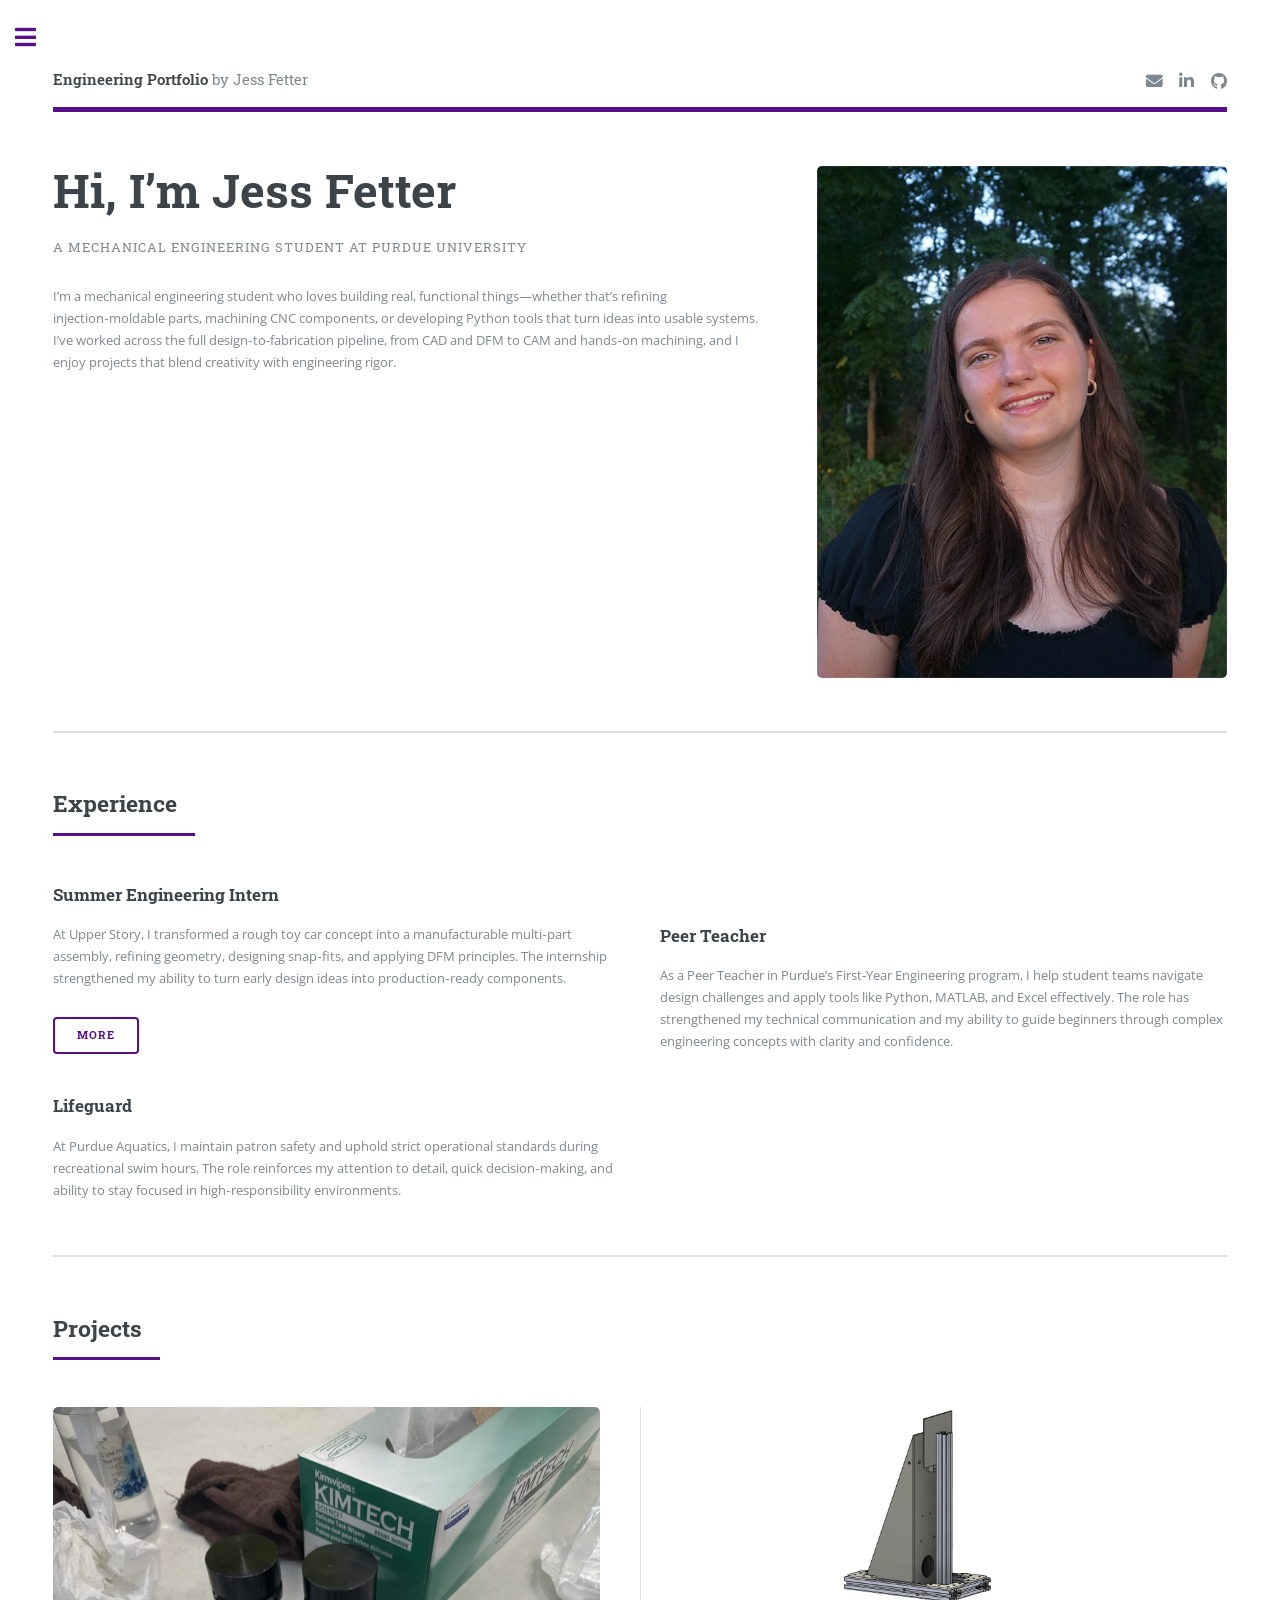
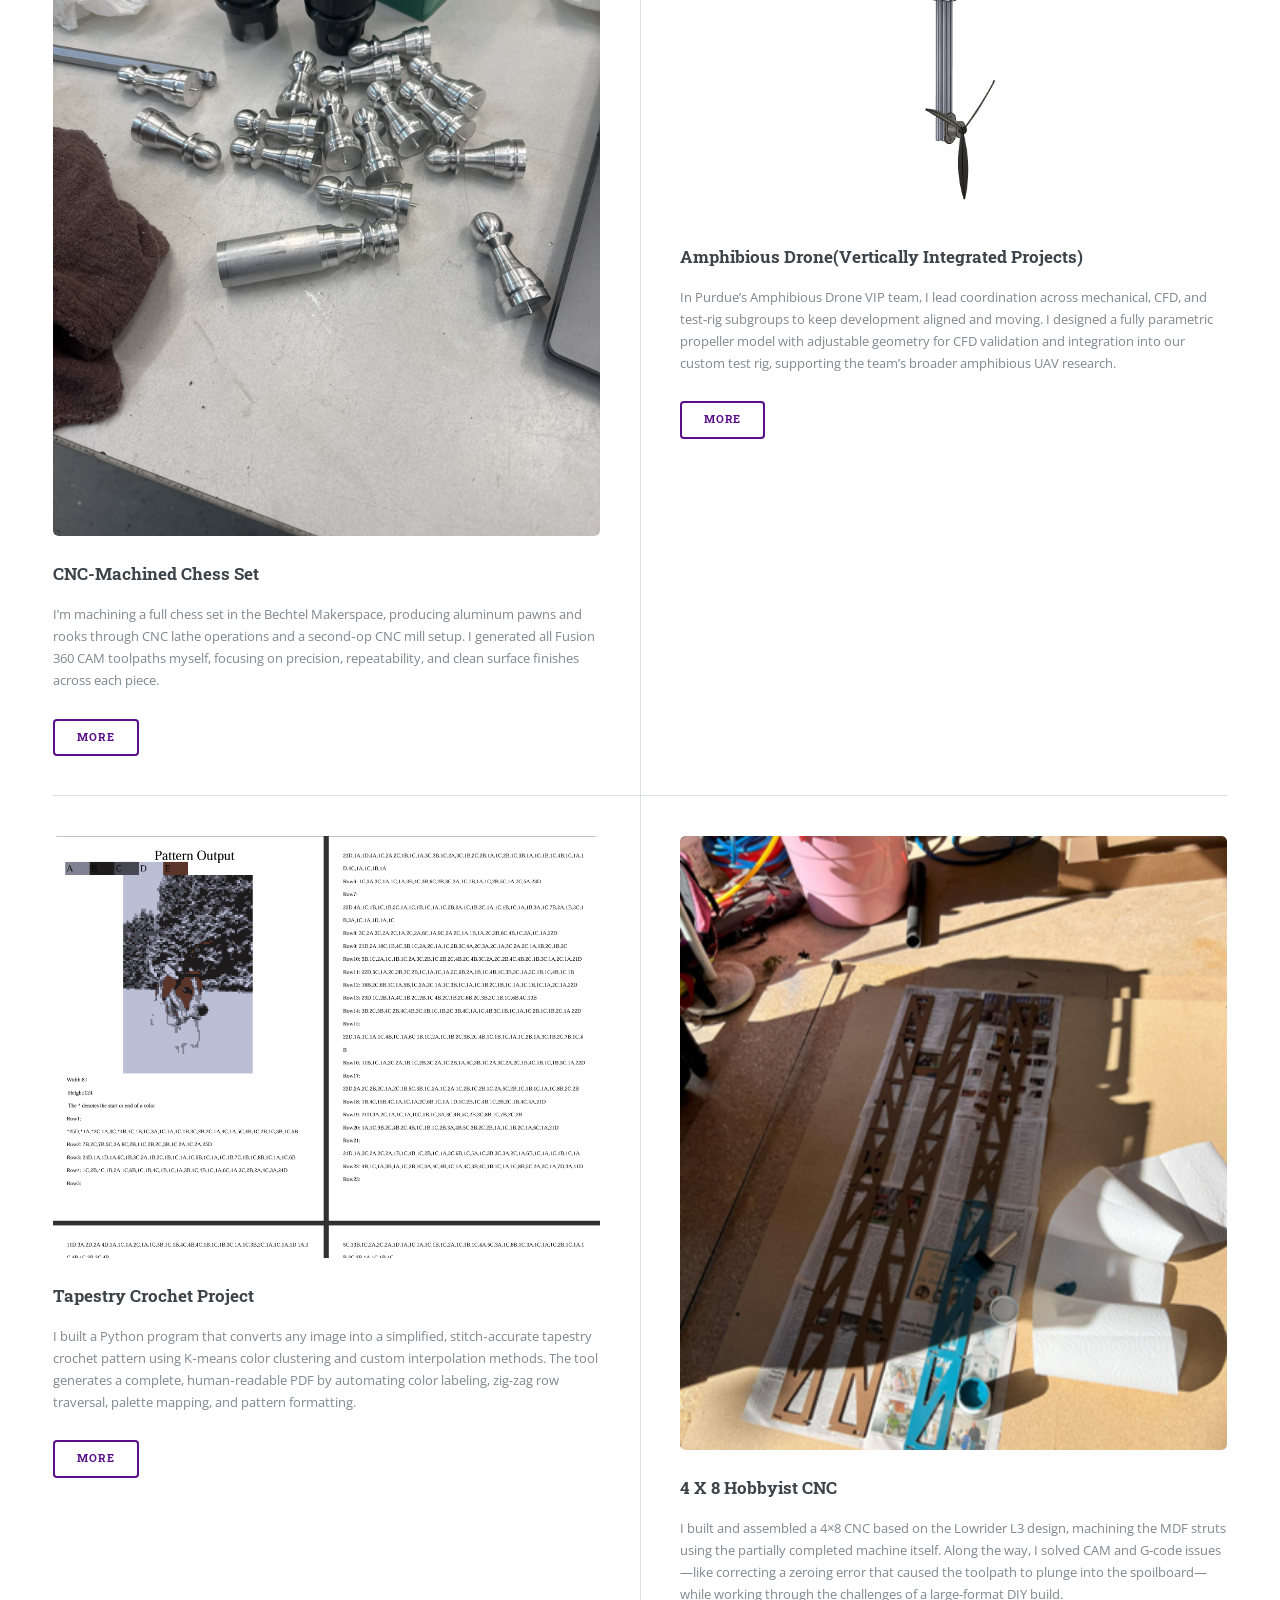
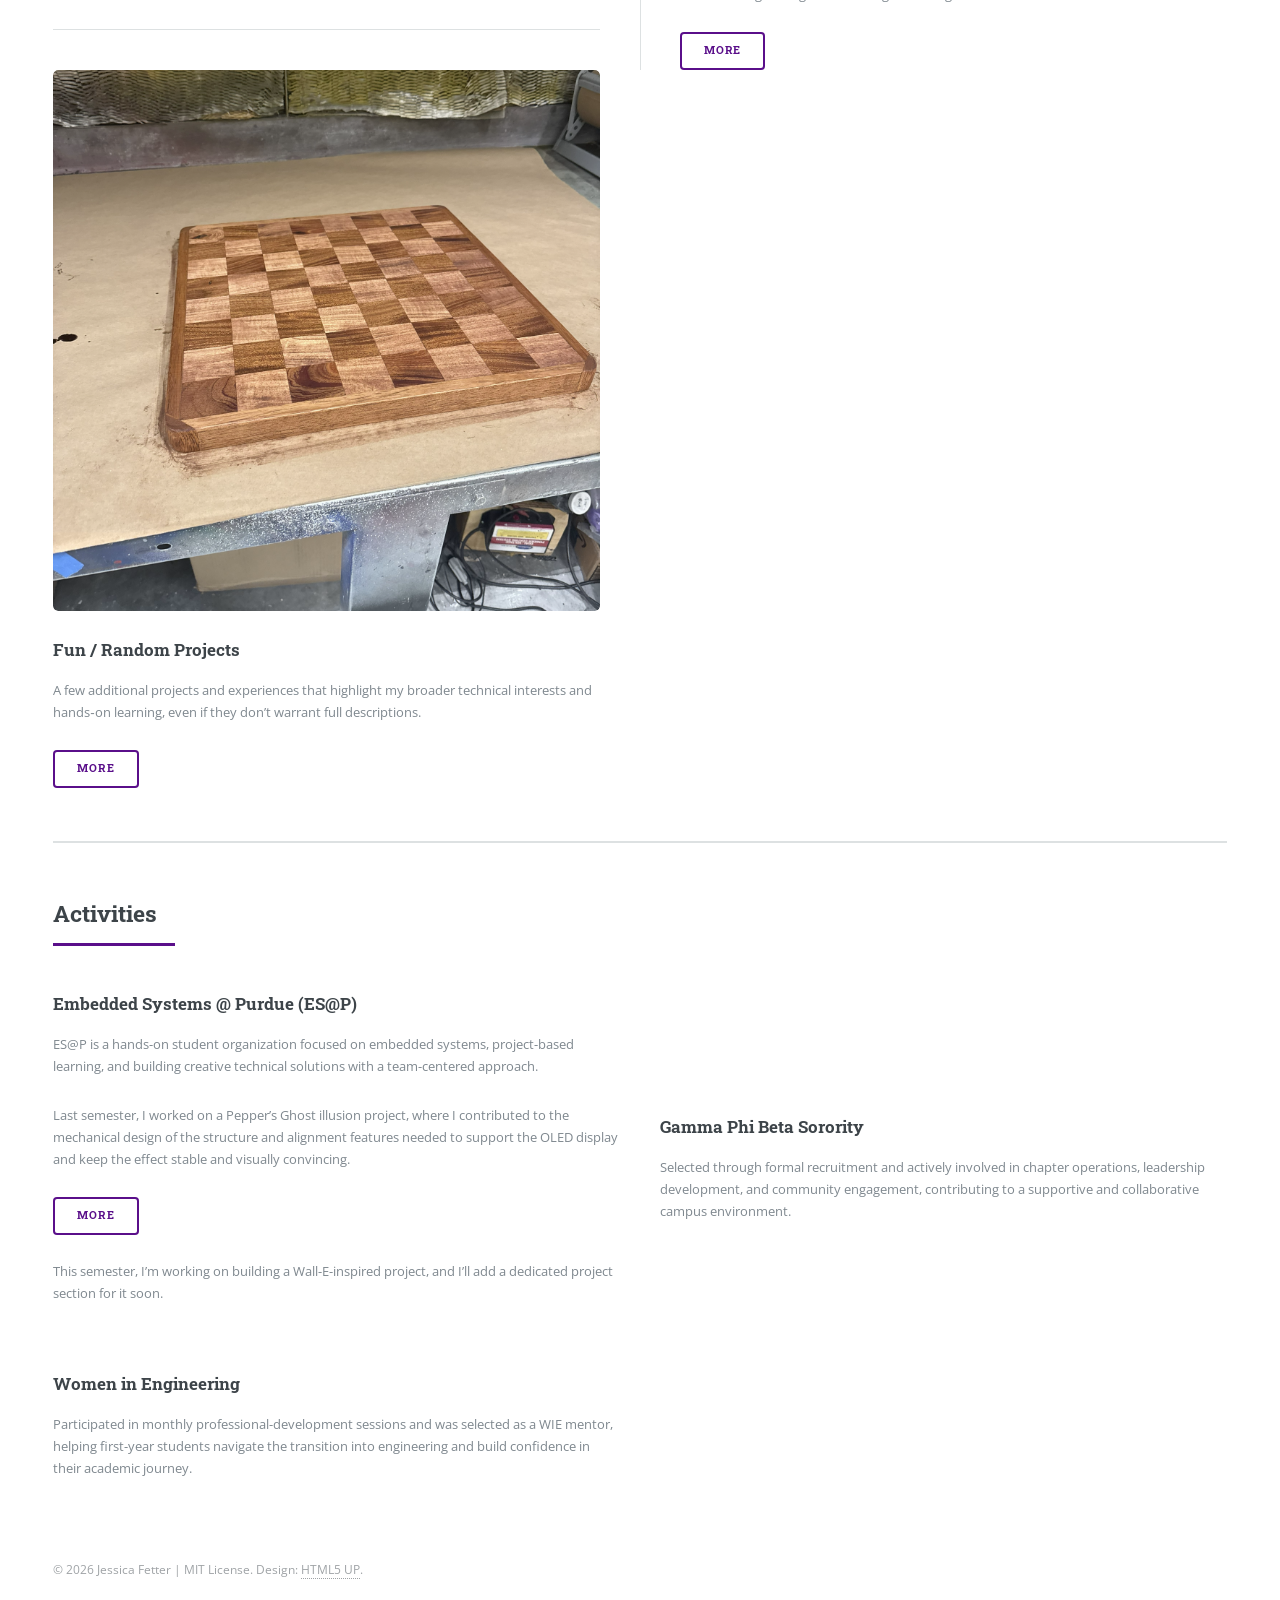
==== commit de16960c: "testing if image is problem" ====
--- a/index.html
+++ b/index.html
@@ -109,7 +109,7 @@
 											</ul>
 										</article>
 										<article>
-											<a href="#" class="image"><img src="images/Project-images/cnc-wood.png" alt="" /></a>
+											<a href="#" class="image"><img src="images/Project-images/painted-cnc-strut.png" alt="" /></a>
 											<h3>4 X 8 Hobbyist CNC</h3>
 											<p>I built and assembled a 4×8 CNC based on the Lowrider L3 design, machining the MDF struts using the partially completed machine itself. Along the way, I solved CAM and G‑code issues—like correcting a zeroing error that caused the toolpath to plunge into the spoilboard—while working through the challenges of a large-format DIY build.</p>
 											<ul class="actions">
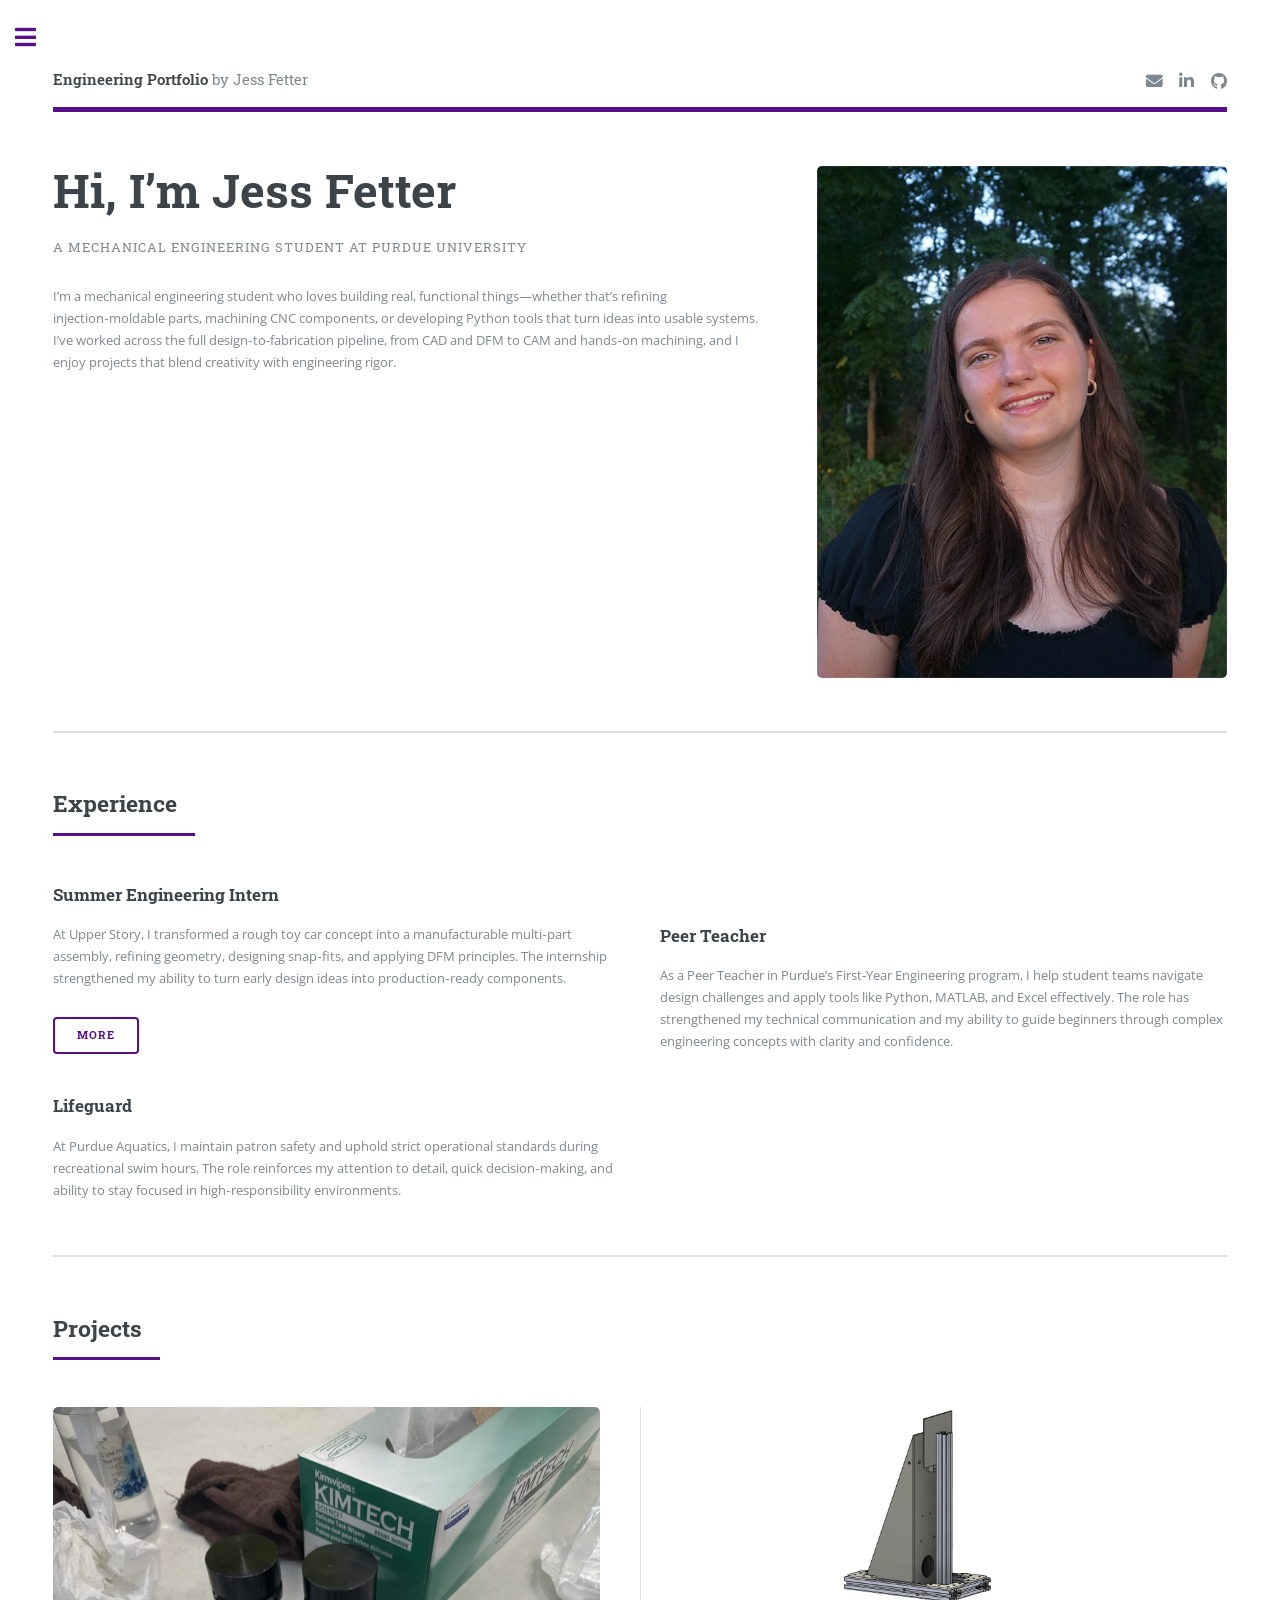
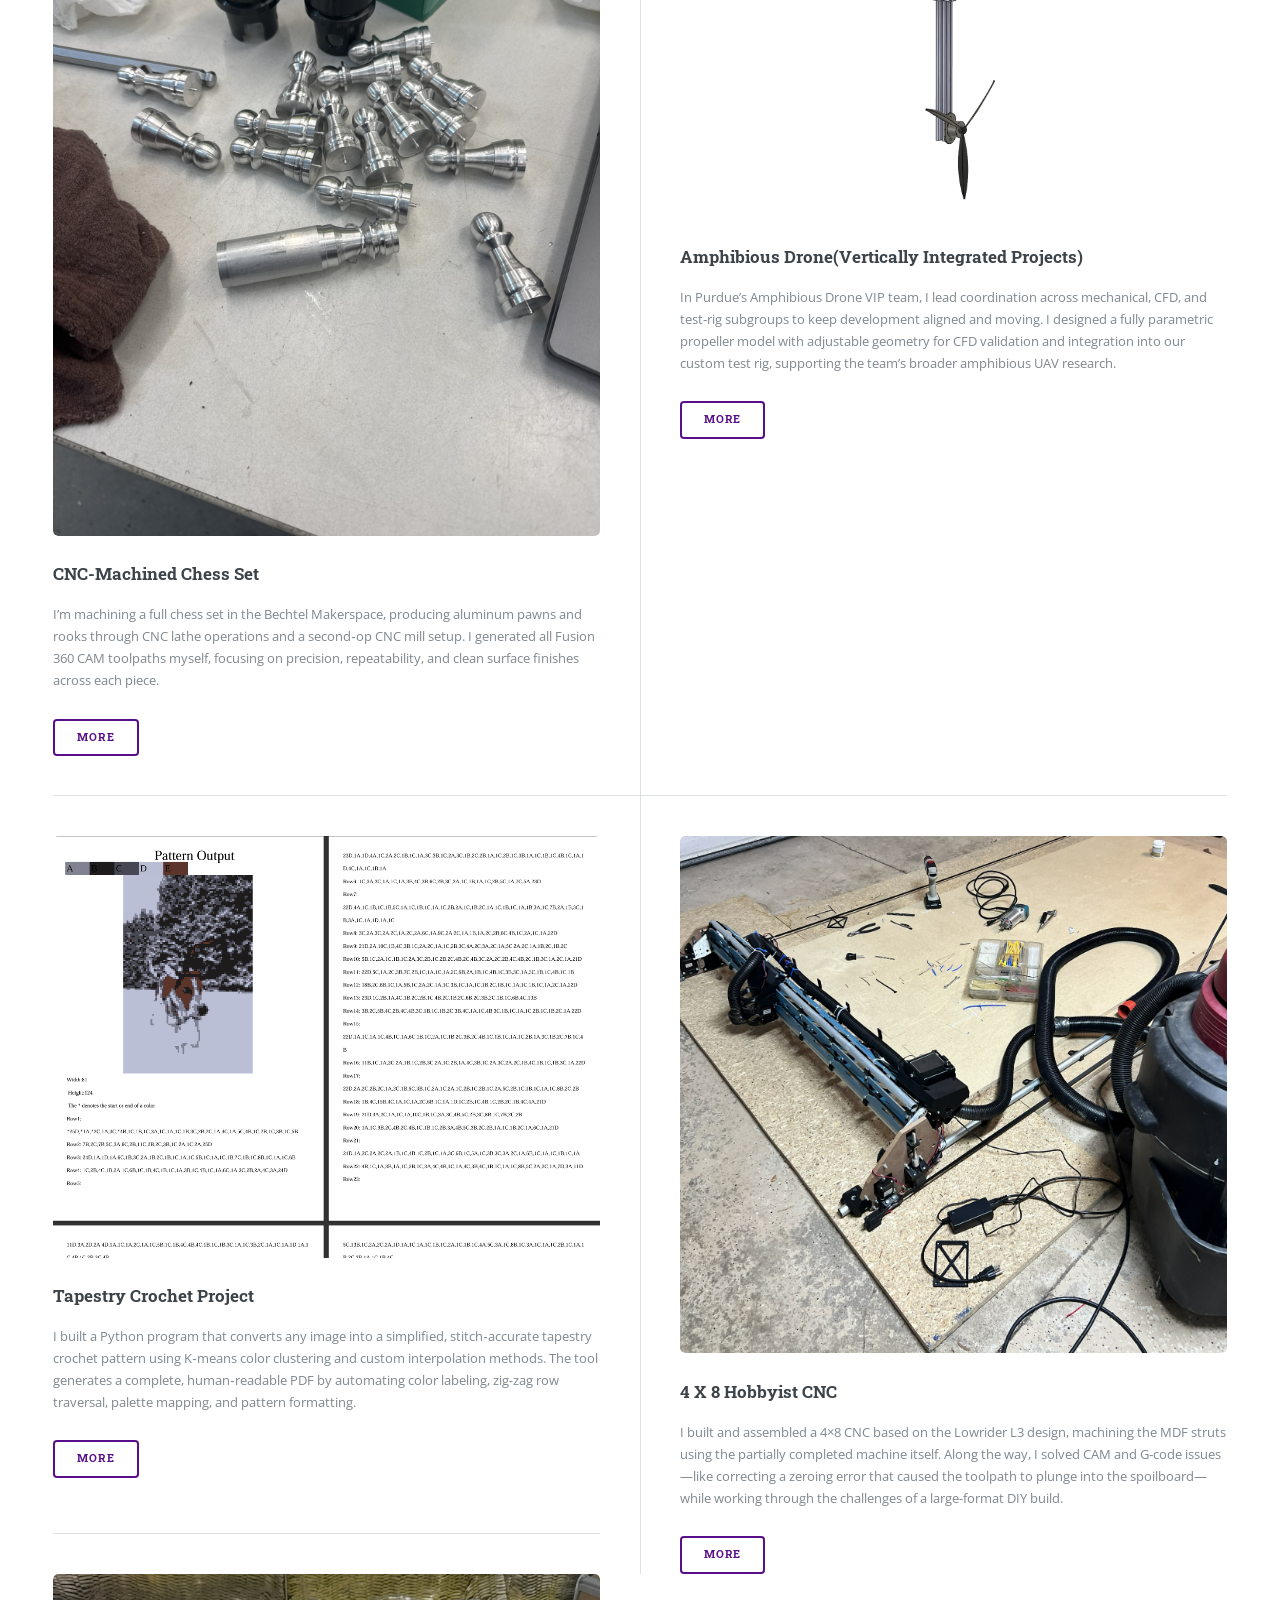
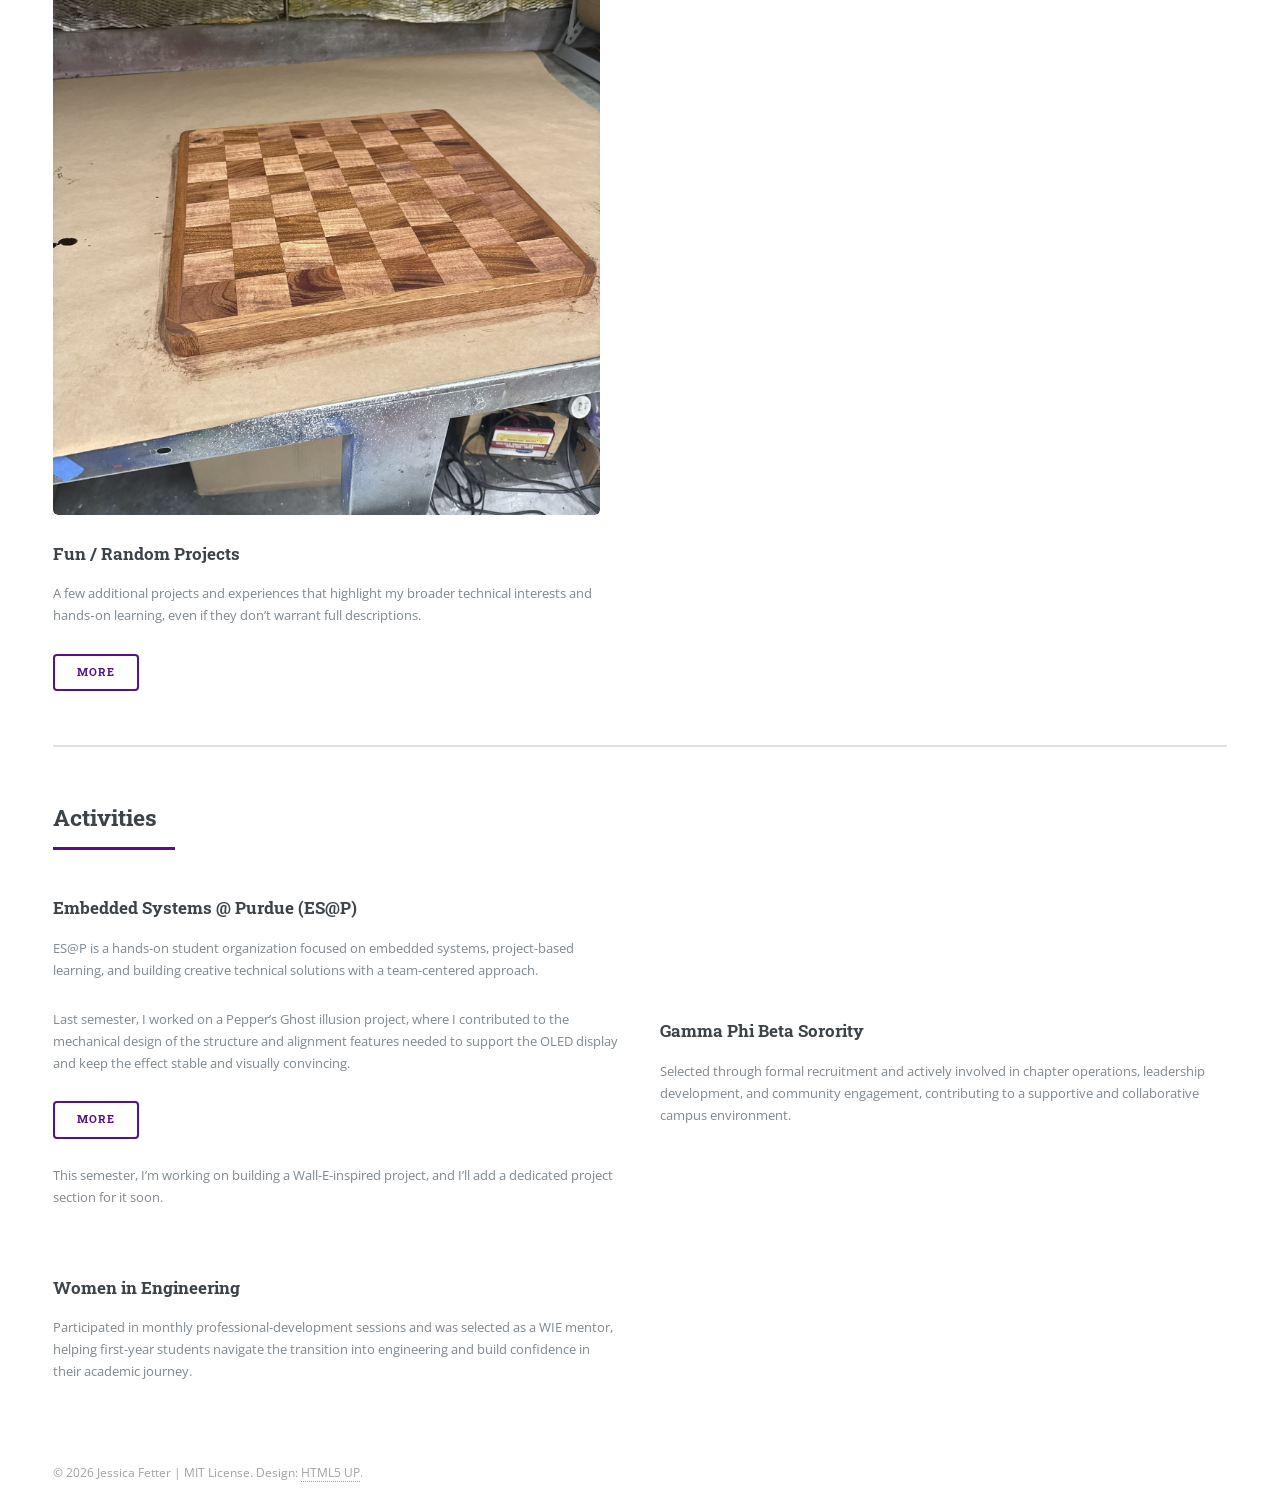
==== commit fb72cabd: "finally fixed problem" ====
--- a/index.html
+++ b/index.html
@@ -109,7 +109,7 @@
 											</ul>
 										</article>
 										<article>
-											<a href="#" class="image"><img src="images/Project-images/painted-cnc-strut.png" alt="" /></a>
+											<a href="#" class="image"><img src="images/Project-images/cnc-wood.png" alt="" /></a>
 											<h3>4 X 8 Hobbyist CNC</h3>
 											<p>I built and assembled a 4×8 CNC based on the Lowrider L3 design, machining the MDF struts using the partially completed machine itself. Along the way, I solved CAM and G‑code issues—like correcting a zeroing error that caused the toolpath to plunge into the spoilboard—while working through the challenges of a large-format DIY build.</p>
 											<ul class="actions">
